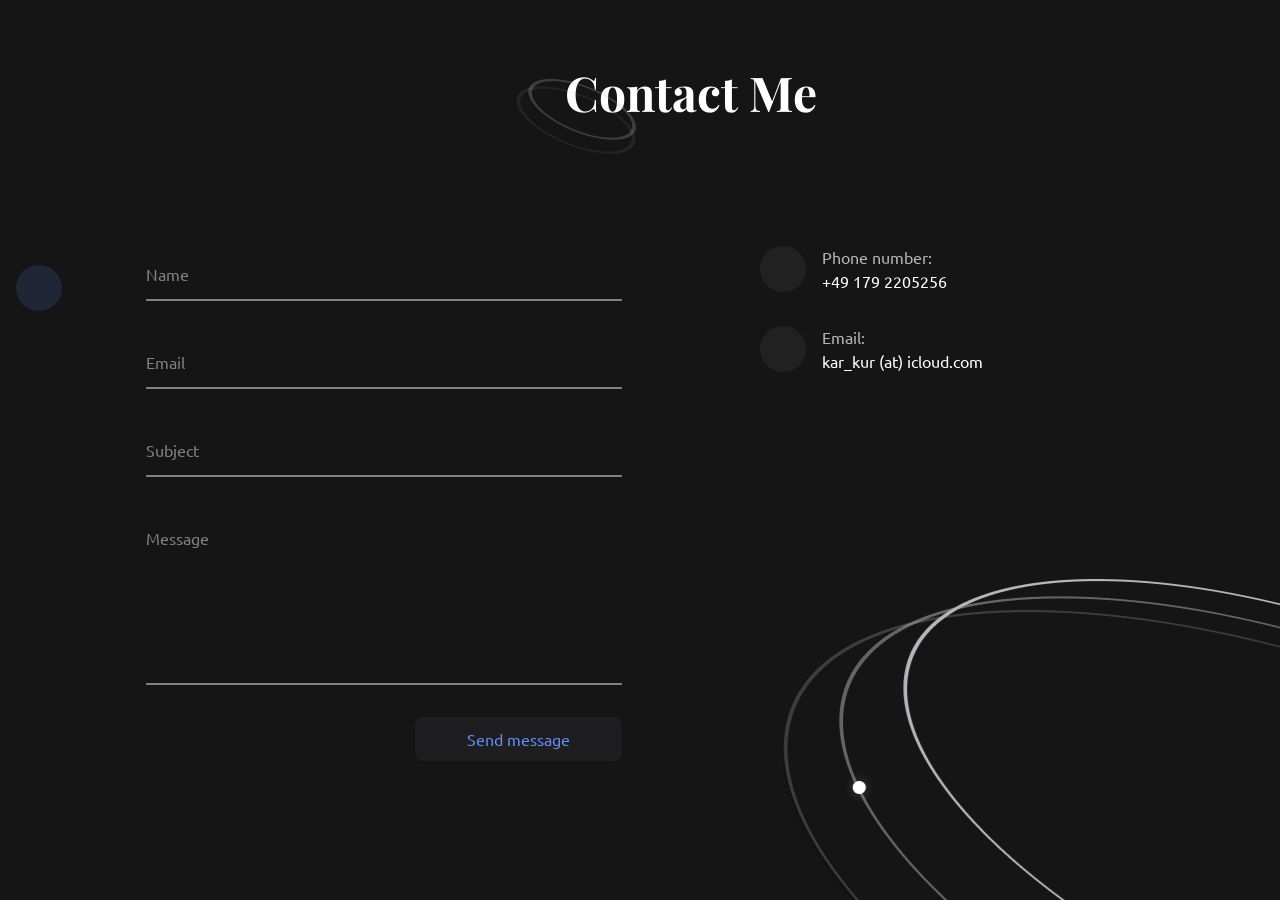
==== index.html @ 94da60f1 "Update index.html" ====
<!DOCTYPE html>
<html lang="en">

<head>
    <meta charset="UTF-8">
    <meta http-equiv="X-UA-Compatible" content="IE=edge">
    <meta name="viewport" content="width=device-width, initial-scale=1.0">
    <title>Portfolio Website</title>
    <link rel="stylesheet"
        href="https://maxst.icons8.com/vue-static/landings/line-awesome/line-awesome/1.3.0/css/line-awesome.min.css">
    <link href="https://cdn.jsdelivr.net/npm/bootstrap@5.2.0-beta1/dist/css/bootstrap.min.css" rel="stylesheet"
        integrity="sha384-0evHe/X+R7YkIZDRvuzKMRqM+OrBnVFBL6DOitfPri4tjfHxaWutUpFmBp4vmVor" crossorigin="anonymous">
    <link rel="stylesheet" href="assets/css/main.css">
</head>

<body>
    <div id="sidebar">
        <div class="toggle-sidebar">
            <i class="las la-bars"></i>
        </div>
        <nav>
            <ul>
                <li>
                    <a href="#home" class="inner-link">
                        <i class="las la-home"></i>
                        <span>Home</span>
                    </a>
                    <span>Home</span>
                </li>
                <li>
                    <a href="#about_me" class="inner-link">
                        <i class="las la-address-card"></i>
                        <span>About Me</span>
                    </a>
                    <span>About Me</span>
                </li>
                <li>
                    <a href="#my_resume" class="inner-link">
                        <i class="las la-file"></i>
                        <span>My Resume</span>
                    </a>
                    <span>My Resume</span>
                </li>
                <li>
                    <a href="#my_work" class="inner-link">
                        <i class="las la-briefcase"></i>
                        <span>My Work</span>
                    </a>
                    <span>My Work</span>
                </li>
                <li>
                    <a href="#contact_me" class="active inner-link">
                        <i class="las la-phone"></i>
                        <span>Contact Me</span>
                    </a>
                    <span>Contact Me</span>
                </li>
            </ul>
        </nav>
    </div>
    <main>
        <section id="home">
            <div class="meteor-shower"></div>
            <div class="container">
                <div class="row">
                    <div class="col-lg-6 info">
                        <h1><span>I’m</span> Karen Kuribayashi</h1>
                        <div class="field">
                            <h2></h2>
                        </div>
                        <p>
                            My key interests revolve around the user-centered developemt in the fields of Human-Computer Interaction with data visualization, and data analysis. 
                        </p>
                        <a class="btn-custom-blue" href="assets/files/cv.pdf" download>Download CV</a>
                    </div>
                    <div class="col-lg-6 image">
                        <img src="assets/images/person-home.png" alt="person home">
                    </div>
                </div>
            </div>
        </section>
        <section id="about_me">
            <div class="container">
                <div class="row hero">
                    <div class="col-xxl-6 col-lg-4 image">
                        <img src="assets/images/person-about.png" alt="person about">
                    </div>
                    <div class="col-xxl-6 col-lg-8 info">
                        <header class="has-bg">
                            <img src="assets/images/h1-bg.png" alt="h1 bg">
                            <h1>About Me</h1>
                        </header>
                        <p>
                            I have graduated from B.Sc. Computer Science with a concentration in Human-Computer Interactions and a minor in
                            Management and Society at the University of Calgary, and M.Sc. Digital Media focusing on Media Informatics at the University of Bremen.
                            <br>
                            My key interests revolve around the fields of Human-computer interaction and Data analysis, 
                            along with data visualization.
                        </p>
                        <div class="items">
                            <div class="container">
                                <div class="row">
                                    <div class="col-lg-6 ps-0">
                                        <div class="item">
                                            <span class="title">Name:</span>
                                            <span class="value">Karen Kuribayashi</span>
                                        </div>
                                        <div class="item">
                                            <span class="title">Location:</span>
                                            <span class="value">Bremen, Germany</span>
                                        </div>
                                    </div>
                                    <div class="col-lg-6 ps-0">
                                        <div class="item">
                                            <span class="title">E-mail:</span>
                                            <span class="value">kar_kur (at) icloud.com</span>
                                        </div>
                                    </div>
                                </div>
                            </div>
                        </div>
                        <div class="buttons">
                            <a href="assets/files/cv.pdf" class="btn-custom-blue" download>Download CV</a>
                            <a href="#contact_me" class="btn-custom-dark inner-link">Message me</a>
                        </div>
                    </div>
                </div>
                <div class="row languages-skills">
                    <div class="col-lg-6 languages-key-skills">
                        <div class="languages">
                            <header class="custom">
                                <h2>Languages</h2>
                            </header>
                            <ul class="items">
                                <li class="item">
                                    <div class="info">
                                        <h3>Japanese</h3>
                                        <span class="level">Native</span>
                                    </div>
                                    <div class="rate">
                                        <span class="fill"></span>
                                        <span class="fill"></span>
                                        <span class="fill"></span>
                                        <span class="fill"></span>
                                        <span class="fill"></span>
                                    </div>
                                </li>
                                <li class="item">
                                    <div class="info">
                                        <h3>English</h3>
                                        <span class="level">Business</span>
                                    </div>
                                    <div class="rate">
                                        <span class="fill"></span>
                                        <span class="fill"></span>
                                        <span class="fill"></span>
                                        <span class="fill"></span>
                                        <span class="fill"></span>
                                    </div>
                                </li>
                                <li class="item">
                                    <div class="info">
                                        <h3>German</h3>
                                        <span class="level">Basic</span>
                                    </div>
                                    <div class="rate">
                                        <span class="fill"></span>
                                        <span></span>
                                        <span></span>
                                        <span></span>
                                        <span></span>
                                    </div>
                                </li>
                            </ul>
                        </div>
                        <div class="key-skills">
                            <header class="custom">
                                <h2>Key Skills</h2>
                            </header>
                            <ul class="items">
                                <li class="item">
                                    <h3>Design thinking</h3>
                                    <div class="rate">
                                        <span class="fill"></span>
                                        <span class="fill"></span>
                                        <span class="fill"></span>
                                        <span class="fill"></span>
                                        <span class="fill"></span>
                                    </div>
                                </li>
                                <li class="item">
                                    <h3>Analytical thinking</h3>
                                    <div class="rate">
                                        <span class="fill"></span>
                                        <span class="fill"></span>
                                        <span class="fill"></span>
                                        <span class="fill"></span>
                                        <span></span>
                                    </div>
                                </li>
                                <li class="item">
                                    <h3>Wireframing and Prototyping</h3>
                                    <div class="rate">
                                        <span class="fill"></span>
                                        <span class="fill"></span>
                                        <span class="fill"></span>
                                        <span class="fill"></span>
                                        <span class="fill"></span>
                                    </div>
                                </li>
                                <li class="item">
                                    <h3>User research</h3>
                                    <div class="rate">
                                        <span class="fill"></span>
                                        <span class="fill"></span>
                                        <span class="fill"></span>
                                        <span class="fill"></span>
                                        <span class="fill"></span>
                                    </div>
                                </li>
                                <li class="item">
                                    <h3>Data analysis and management</h3>
                                    <div class="rate">
                                        <span class="fill"></span>
                                        <span class="fill"></span>
                                        <span class="fill"></span>
                                        <span class="fill"></span>
                                        <span></span>
                                    </div>
                                </li>
                                <li class="item">
                                    <h3>Adoptability</h3>
                                    <div class="rate">
                                        <span class="fill"></span>
                                        <span class="fill"></span>
                                        <span class="fill"></span>
                                        <span class="fill"></span>
                                        <span class="fill"></span>
                                    </div>
                                </li>
                                <li class="item">
                                    <h3>Team working</h3>
                                    <div class="rate">
                                        <span class="fill"></span>
                                        <span class="fill"></span>
                                        <span class="fill"></span>
                                        <span class="fill"></span>
                                        <span class="fill"></span>
                                    </div>
                                </li>
                                <li class="item">
                                    <h3>Attention to detail</h3>
                                    <div class="rate">
                                        <span class="fill"></span>
                                        <span class="fill"></span>
                                        <span class="fill"></span>
                                        <span class="fill"></span>
                                        <span class="fill"></span>
                                    </div>
                                </li>
                            </ul>
                        </div>
                    </div>
                    <div class="col-lg-6 web-skills mt-5 mt-lg-0">
                        <header class="custom">
                            <h2>My Technical Skills</h2>
                        </header>
                        <div class="container">
                            <div class="items row">
                                <div class="col-xl-4 col-sm-6 px-2">
                                    <div class="item">
                                        <img src="assets/images/web skills/R.png" alt="R">
                                        <h3>R</h3>
                                    </div>
                                    <div class="item">
                                        <img src="assets/images/web skills/python.png" alt="python">
                                        <h3>Python</h3>
                                    </div>
                                </div>
                                <div class="col-xl-4 col-sm-6 px-2">
                                    <div class="item">
                                        <img src="assets/images/web skills/figma.png" alt="figma">
                                        <h3>Figma</h3>
                                    </div>
                                </div>
                                <div class="col-xl-4 col-sm-6 px-2">
                                    <div class="item">
                                        <img src="assets/images/web skills/unreal.png" alt="unreal">
                                        <h3>Unreal Engine</h3>
                                    </div>
                                </div>
                                <div class="col-xl-4 col-sm-6 px-2">
                                    <div class="item">
                                        <img src="assets/images/web skills/html5.png" alt="html5">
                                        <h3>HTML 5</h3>
                                    </div>
                                </div>
                                <div class="col-xl-4 col-sm-6 px-2">
                                    <div class="item">
                                        <img src="assets/images/web skills/css3.png" alt="css3">
                                        <h3>CSS 3</h3>
                                    </div>
                                </div>
                                <div class="col-xl-4 col-sm-6 px-2">
                                    <div class="item">
                                        <img src="assets/images/web skills/js.png" alt="JavaScript">
                                        <h3>JavaScript</h3>
                                    </div>
                                </div>
                                <div class="col-xl-4 col-sm-6 px-2">
                                    <div class="item">
                                        <img src="assets/images/web skills/blender.png" alt="Blender">
                                        <h3>Blender</h3>
                                    </div>
                                </div>
                                <div class="col-xl-4 col-sm-6 px-2">
                                    <div class="item">
                                        <img src="assets/images/web skills/adobe.png" alt="Adobe">
                                        <h3>Adobe Creative</h3>
                                    </div>
                                </div>
                                <div class="col-xl-4 col-sm-6 px-2">
                                    <div class="item">
                                        <img src="assets/images/web skills/swift.png" alt="Swift">
                                        <h3>Swift</h3>
                                    </div>
                                </div>
                            </div>
                        </div>
                    </div>
                </div>
                <div class="certificates">
                    <header class="custom">
                        <h2>My Certifications</h2>
                    </header>
                    <div class="items row justify-content-center">
                        <div class="col-md-6 col-lg-4 mb-4 mb-lg-0 item">
                            <img src="assets/images/certifications/0.png" alt="certification">
                        </div>
                        <div class="col-md-6 col-lg-4 mb-4 mb-lg-0 item">
                            <img src="assets/images/certifications/1.png" alt="certification">
                        </div>
                        <div class="col-md-6 col-lg-4 mb-4 mb-lg-0 item">
                            <img src="assets/images/certifications/2.png" alt="certification">
                        </div>
                        <div class="col-md-6 col-lg-4 mb-4 mb-lg-0 item">
                            <img src="assets/images/certifications/3.png" alt="certification">
                        </div>
                    </div>
                </div>
            </div>
        </section>
        <section id="my_resume">
            <div class="text-center">
                <header class="has-bg">
                    <img src="assets/images/h1-bg.png" alt="h1 bg">
                    <h1>My Resume</h1>
                </header>
            </div>
            <div class="container">
                <div class="row">
                    <div class="col-xl-6 education">
                        <header class="custom">
                            <h2>Education</h2>
                        </header>
                        <div class="items">
                            <div class="item last">
                                <div class="icon">
                                    <i class="las la-university"></i>
                                </div>
                                <div class="box">
                                    <span class="year">2021 - 2024</span>
                                    <h2 class="title">M.Sc. Digital Media</h2>
                                    <p>University of Bremen, Germany
                                        <br>
                                        <br>
                                        Successfully completed courses including UI/UX, VR, a master project Creabots to
                                        research about the use of virtual environments to study and learn about affordances through the use of reinforcement learning and a master thesis under DLR about storytelling visualization for an application development for vehicle technology with Oracle database.
                                    </p>
                                </div>
                            </div>
                            <div class="item">
                                <div class="icon">
                                    <i class="las la-university"></i>
                                </div>
                                <div class="box">
                                    <span class="year">2016 - 2021</span>
                                    <h2 class="title">B.Sc. Computer Science</h2>
                                    <p>University of Calgary, Canada
                                        <br>
                                        <br>
                                        Majored in Computer Science with a concentration in Human-Computer Interaction and minored in
                                        Management and Society.
                                        <br>
                                        Awarded the IDEAS Fund from the Faculty of Science, University of Calgary.
                                    </p>
                                </div>
                            </div>
                            <div class="item">
                                <div class="icon">
                                    <i class="las la-university"></i>
                                </div>
                                <div class="box">
                                    <span class="year">2013 - 2016</span>
                                    <h2 class="title">High School</h2>
                                    <p>Yale Secondary, Canada</p>
                                </div>
                            </div>
                            <div class="item">
                                <div class="icon">
                                    <i class="las la-university"></i>
                                </div>
                                <div class="box">
                                    <span class="year">2011 - 2013</span>
                                    <h2 class="title">Junior High School</h2>
                                    <p>Shonan Shirayuri Gakuen Junior High School, Japan</p>
                                </div>
                            </div>
                        </div>
                    </div>
                    <div class="col-xl-6 experience">
                        <header class="custom">
                            <h2>Experience</h2>
                        </header>
                        <div class="items">
                            <div class="item last">
                                <div class="icon">
                                    <i class="las la-briefcase"></i>
                                </div>
                                <div class="box">
                                    <span class="year">2024 - current</span>
                                    <h2 class="title">Data Scientist</h2>
                                    <p> Center for Advanced Internet Studies, Germany
                                        <br>
                                        <br>
                                        Implemented a research study to explore citizen acceptance of smart city initiatives, funded by Volkswagen Foundation. Managed the entire data lifecycle for qualitative and quantitaitve analysis.
                                        Conducted in-depth analysis using thematic coding and statical methods with MAXQDA and R.
                                    </p>   
                                </div>
                            </div>
                            <div class="item">
                                <div class="icon">
                                    <i class="las la-briefcase"></i>
                                </div>
                                <div class="box">
                                    <span class="year">2022 - 2024</span>
                                    <h2 class="title">Student Assistant</h2>
                                    <p>The SOCIUM Research Center on Inequality and Social Policy, Germany
                                        <br>
                                        <br>
                                        Researched and developed a web application for the public to use and compare published literature with a
                                        method to compare casual logic across models in Flask.
                                    </p>
                                </div>
                            </div>
                            <div class="item">
                                <div class="icon">
                                    <i class="las la-briefcase"></i>
                                </div>
                                <div class="box">
                                    <span class="year">2023 - 2024</span>
                                    <h2 class="title">Student Assistant</h2>
                                    <p> DLR (The German Aerospace Center, Germany)
                                        <br>
                                        <br>
                                        Research and develop an Oracle APEX application of an interactive technology forecasting tool for vehicle technology as a part of a Master thesis.
                                        Research on a situation of light weight vehicles in Germany and Japan.
                                    </p>
                                </div>
                            </div>
                            <div class="item">
                                <div class="icon">
                                    <i class="las la-briefcase"></i>
                                </div>
                                <div class="box">
                                    <span class="year">2019 - 2020</span>
                                    <h2 class="title">iOS Developer for a Project CO-OP Scanner</h2>
                                    <p> The University of Calgary, MNP, and Calgary CO-OP, Canada
                                        <br>
                                        <br>
                                        Designed and developed a scanner application that improves business performance and client satisfaction of
                                        a grocery store chain.
                                        Succeeded in pitching project to Calgary CO-OP, and got sponsored to complete work in
                                        partnership with MNP.
                                    </p>
                                </div>
                            </div>
                            <div class="item">
                                <div class="icon">
                                    <i class="las la-briefcase"></i>
                                </div>
                                <div class="box">
                                    <span class="year">2018 - 2019</span>
                                    <h2 class="title">Volunteer Teacher Assistant</h2>
                                    <p>The University of Calgary, Canada
                                        <br>
                                        <br>
                                        Assisted professors in creating engaging lesson plans and provided a well-organized classroom structure for 3
                                        Japanese courses. Supported the professors by grading assignments and oral examinations.
                                    </p>
                                </div>
                            </div>
                        </div>
                    </div>
                </div>
            </div>
        </section>
        <section id="my_work">
            <div class="text-center">
                <header class="has-bg">
                    <img src="assets/images/h1-bg.png" alt="h1 bg">
                    <h1>My Work</h1>
                </header>
            </div>
            <div class="filters">
                <button data-group="all" class="active">
                    <h4>All</h4>
                </button>
                <button data-group="Developing">
                    <h4>Developing</h4>
                </button>
                <button data-group="Prototyping">
                    <h4>Prototyping</h4>
                </button>
                <button data-group="Other">
                    <h4>Other</h4>
                </button>
            </div>
            <div class="container">
                <div class="row work-items">
                    <div class="col-sm-6 col-lg-4 item" data-groups='["Developing"]'>
                        <div 
                            class="wrap"
                            data-image="assets/images/works/0.mp4"
                            data-title="Master Project: Storytelling Storytelling Data Visualisation for Technology Forecasting: Developing an Efficient Technology Roadmap Application with Database Integration  "
                            data-description="I researched the effective use of transition in Scientific visualization especially with relationships among vehicle technologies to explore the usability of data 
                            visuzliation by shifting to dynamic and to address challenges in data preparation for storytelling for users from academics, industries, and state agencies."
                            data-client="University of Bremen, DLR"
                            data-completed="March, 2024"
                            data-skills="Prototyping, UX Research, APEX, SQL, Adobe Creative"
                            data-project-link="assets/images/works/0.mov">
                            <img src="assets/images/works/0.png" alt="work">
                        </div>
                    </div>
                    <div class="col-sm-6 col-lg-4 item" data-groups='["Developing"]'>
                        <div 
                            class="wrap"
                            data-image="assets/images/works/2.mp4"
                            data-title="iOS app: CO-OP Scanner"
                            data-description="I designed and developed a scanner application that improves business performance and client satisfaction of a grocery store chain. We succeeded in pitching project to Calgary CO-OP, and got sponsored to complete work in partnership with MNP."
                            data-client="University of Calgary, Calgary CO-OP, MNP"
                            data-completed="October 1st, 2021"
                            data-skills="Prototyping, UX Research, Developing in Swift"
                            data-project-link="assets/images/works/2.pdf"
                        >
                            <img src="assets/images/works/2.png" alt="work">
                        </div>
                    </div>
                    <div class="col-sm-6 col-lg-4 item" data-groups='["Developing"]'>
                        <div 
                            class="wrap"
                            data-image="assets/images/works/9.png"
                            data-title="Bibfilter"
                            data-description="I designed and developed a web application for the public to use and compare published literature with a method to compare casual logic across models in Flask."
                            data-completed="May 2024"
                            data-client="SOCIUM"
                            data-skills="HTML, CSS, Python, JavaScript, Flask, Adobe Creative"
                            data-project-link="https://sites.google.com/view/sppn/bibliography"
                        >
                            <img src="assets/images/works/9.png" alt="work">
                        </div>
                    </div>
                    <div class="col-sm-6 col-lg-4 item" data-groups='["Prototyping"]'>
                        <div 
                            class="wrap"
                            data-image="assets/images/works/22.mp4"
                            data-title="A food delivery app"
                            data-description="I designed and prototyped with figma for showing an example of how a food delivery app platform can look like."
                            data-skills="Figma"
                            data-project-link="https://www.figma.com/design/Da9WdH4N3oVvidHmgzK5gR/foodie-app?node-id=0-1&t=1PwN8nbLrU79TaL8-1"
                        >
                            <img src="assets/images/works/22.png" alt="work">
                        </div>
                    </div>
                    <div class="col-sm-6 col-lg-4 item" data-groups='["Developing"]'>
                        <div 
                            class="wrap"
                            data-image="assets/images/works/1.mp4"
                            data-title="Master Project: Creabots"
                            data-description="We researched about the use of virtual environments (VR and OptiTrack) to study and learn about affordances through the use of reinforcement learning."
                            data-client="University of Bremen, Virtual Reality and Computer Graphics Lab"
                            data-completed="April 21st, 2023"
                            data-skills="Virtual Reality, Motion Tracking (OptiTrack), 3D modelling"
                            data-project-link="assets/images/works/1.pdf">
                            <img src="assets/images/works/1.png" alt="work">
                        </div>
                    </div>
                    <div class="col-sm-6 col-lg-4 item" data-groups='["Prototyping"]'>
                        <div 
                            class="wrap"
                            data-image="assets/images/works/20.png"
                            data-title="A tourism website"
                            data-description="I designed with figma for showing an example of how a tourism web platform can look like."
                            data-skills="Figma"
                            data-project-link="https://www.figma.com/proto/oGqt3e5Gsm7ayTVdEfO40A/travel-website?node-id=1-28&t=uJejNhqZxm1y8ZmY-1"
                        >
                            <img src="assets/images/works/20_1.png" alt="work">
                        </div>
                    </div>
                    <div class="col-sm-6 col-lg-4 item" data-groups='["Prototyping"]'>
                        <div 
                            class="wrap"
                            data-image="assets/images/works/23.mp4"
                            data-title="A shoes shopping website"
                            data-description="I designed with figma for showing an animation on a sample nike website."
                            data-skills="Figma"
                            data-project-link="https://www.figma.com/design/fFED8espv2MeKIsgM30nYr/shoes?node-id=0-1&t=Rg8aGIn2v3oFANmH-1"
                        >
                            <img src="assets/images/works/23.png" alt="work">
                        </div>
                    </div>
                    <div class="col-sm-6 col-lg-4 item" data-groups='["Prototyping"]'>
                        <div 
                            class="wrap"
                            data-image="assets/images/works/21.png"
                            data-title="A car front page"
                            data-description="I designed with figma for showing an example of how a front page of web platform's first page can look like."
                            data-skills="Figma"
                            data-project-link="https://www.figma.com/design/Zo7dNKDXfPD2GR5QMArILa/car?node-id=0-1&t=GVrQhw6OJgeSMwTf-1"
                        >
                            <img src="assets/images/works/21.png" alt="work">
                        </div>
                    </div>                    
                    <div class="col-sm-6 col-lg-4 item" data-groups='["Developing"]'>
                        <div 
                            class="wrap"
                            data-image="assets/images/works/3.mp4"
                            data-title="Brick Out"
                            data-description="I developed a game with Processing. This game is to destroy the bricks by hitting them with the ball. The user must keep the ball in play by moving the paddle with your mouse."
                            data-client="University of Bremen"
                            data-completed="January, 2022"
                            data-skills="Processing"
                            data-project-link="#"
                        >
                            <img src="assets/images/works/3.png" alt="work">
                        </div>
                    </div>
                    <div class="col-sm-6 col-lg-4 item" data-groups='["Developing"]'>
                        <div 
                            class="wrap"
                            data-image="assets/images/works/4.mp4"
                            data-title="Space Travel"
                            data-description="The game is to move a shuttle with a mouse, without getting hit by shooting starts or aliens."
                            data-client="University of Bremen"
                            data-completed="January, 2022"
                            data-skills="Processing"
                            data-project-link="#"
                        >
                            <img src="assets/images/works/4.png" alt="work">
                        </div>
                    </div>
                    <div class="col-sm-6 col-lg-4 item" data-groups='["Developing"]'>
                        <div 
                            class="wrap"
                            data-image="assets/images/works/5.mp4"
                            data-title="AR Interactive Cards"
                            data-description="A Christmas card and a Birthday card that users can have a unique AR experience by interacting with 3D objects, watching video messages and listening to music through AR"
                            data-client="University of Calgary"
                            data-completed="May, 2021"
                            data-skills="A-frame, javascript, HTML, CSS"
                            data-project-link="assets/images/works/5.pdf"
                        >
                            <img src="assets/images/works/5.png" alt="work">
                        </div>
                    </div>
                    <div class="col-sm-6 col-lg-4 item" data-groups='["Developing","Prototyping"]'>
                        <div 
                            class="wrap"
                            data-image="assets/images/works/6.mp4"
                            data-title="The Screaming Jacket"
                            data-description="We implemented a jacket that plays a screaming noise from a speaker that is under the collar whenever someone grabs arm by triggering the touch sensors. If that person does not let you go for some reason, the screaming jacket will send a message automatically to someone, such as family members and best friends"
                            data-client="University of Calgary"
                            data-completed="March, 2020"
                            data-skills="Arduino, Prototyping"
                            data-project-link="https://karenpin0419.wixsite.com/mysite/project-2"
                        >
                            <img src="assets/images/works/6.png" alt="work">
                        </div>
                    </div>
                    <div class="col-sm-6 col-lg-4 item" data-groups='["Prototyping"]'>
                        <div 
                            class="wrap"
                            data-image="assets/images/works/7.mp4"
                            data-title="The Spelling Checker"
                            data-description="It is a prototype of a creative way to improve users' typing skills. The focus on this project was being creative."
                            data-client="University of Bremen"
                            data-completed="July, 2022"
                            data-skills="Figma"
                            data-project-link="assets/images/works/7.mp4"
                        >
                            <img src="assets/images/works/7.png" alt="work">
                        </div>
                    </div>
                    <div class="col-sm-6 col-lg-4 item" data-groups='["Other"]'>
                        <div 
                            class="wrap"
                            data-image="assets/images/works/8_1.png"
                            data-title="City Campus at the Weser"
                            data-description="I created 3D models and physical models of a building plan for the city campus of the University of Bremen. We holded an exhibition and invited the Green Party."
                            data-completed="March, 2022"
                            data-client="University of Bremen"
                            data-skills="Blender, Laser cutter, 3D printing"
                            data-project-link="assets/images/works/8.pdf"
                        >
                            <img src="assets/images/works/8.png" alt="work">
                        </div>
                    </div>
                    <div class="col-sm-6 col-lg-4 item" data-groups='["Developing"]'>
                        <div 
                            class="wrap"
                            data-image="assets/images/works/10.mp4"
                            data-title="The Gudetama Button"
                            data-description="The animation is to present the characteristics of Gudetama through interactive animation. It was focus on the process of sketching to implementation"
                            data-client="University of Calgary"
                            data-completed="February, 2020"
                            data-skills="C#, Prototyping"
                            data-project-link="https://karenpin0419.wixsite.com/mysite/project-0"
                        >
                            <img src="assets/images/works/10.png" alt="work">
                        </div>
                    </div>
                    <div class="col-sm-6 col-lg-4 item" data-groups='["Prototyping"]'>
                        <div 
                            class="wrap"
                            data-image="assets/images/works/11.mp4"
                            data-title="Message in a Bottle"
                            data-description="The prototype is to explore a new way to connect over a distance without worrying about the time. It was focused on the process of sketching to some animation of the interface
                            while focusing on persona of users"
                            data-client="University of Calgary"
                            data-completed="April, 2020"
                            data-skills="Kotlin, Prototyping"
                            data-project-link="https://karenpin0419.wixsite.com/mysite/project-3"
                        >
                            <img src="assets/images/works/11.png" alt="work">
                        </div>
                    </div>
            <div class="col-sm-6 col-lg-4 item" data-groups='["Prototyping"]'>
                <div 
                    class="wrap"
                    data-image="assets/images/works/12.mp4"
                    data-title="Shake to Unlock"
                    data-description="The prototype is to explore a new way to unlock a phone with a sensor input. It was focused on designing mockups of unlocking features in a creative way. "
                    data-client="University of Calgary"
                    data-completed="February, 2020"
                    data-skills="Kotlin"
                    data-project-link="https://karenpin0419.wixsite.com/mysite/project-1"
                >
                    <img src="assets/images/works/12.png" alt="work">
                </div>
            </div>
            <div class="col-sm-6 col-lg-4 item" data-groups='["Prototyping"]'>
                <div 
                    class="wrap"
                    data-image="assets/images/works/13.mp4"
                    data-title="Water to Unlock"
                    data-description="The prototype is to explore a new way to unlock a phone with a multi-touch input. It was focused on designing mockups of unlocking features in a creative way."
                    data-client="University of Calgary"
                    data-completed="February, 2020"
                    data-skills="Kotlin"
                    data-project-link="https://karenpin0419.wixsite.com/mysite/project-1"
                >
                    <img src="assets/images/works/13.png" alt="work">
                </div>
            </div>
            <div class="col-sm-6 col-lg-4 item" data-groups='["Prototyping"]'>
                <div 
                    class="wrap"
                    data-image="assets/images/works/14.mp4"
                    data-title="Time Zone Status"
                    data-description="The prototype is to explore a new feature for connecting people in different time zones."
                    data-client="University of Bremen"
                    data-completed="May, 2022"
                    data-skills="Figma"
                    data-project-link="assets/images/works/14.mp4"
                >
                    <img src="assets/images/works/14.png" alt="work">
                </div>
            </div>
            <div class="col-sm-6 col-lg-4 item" data-groups='["Developing"]'>
                <div 
                    class="wrap"
                    data-image="assets/images/works/15.mp4"
                    data-title="Jim's Purgatory"
                    data-description="The game is to keep eating flies as a frog in the hell without falling into the lava."
                    data-client="University of Calgary"
                    data-completed="March, 2020"
                    data-skills="VIC-20, Assembly"
                    data-project-link="assets/images/works/15.mp4"
                >
                    <img src="assets/images/works/15.png" alt="work">
                </div>
            </div>
            <div class="col-sm-6 col-lg-4 item" data-groups='["Prototyping"]'>
                <div 
                    class="wrap"
                    data-image="assets/images/works/16.png"
                    data-title="U-Collaborator"
                    data-description="The prototype is explore for an interface to schedule for group collaborations based on user researches."
                    data-client="University of Calgary"
                    data-completed="December, 2019"
                    data-skills="Adobe XD, user research"
                    data-project-link="https://cpsc481-hci.github.io/"
                >
                    <img src="assets/images/works/16.png" alt="work">
                </div>
            </div>
            <div class="col-sm-6 col-lg-4 item" data-groups='["Other"]'>
                <div 
                    class="wrap"
                    data-image="assets/images/works/17.png"
                    data-title="The Famous Donut"
                    data-description="The 3D model of a doughnut."
                    data-client="Individual Project"
                    data-completed="January, 2021"
                    data-skills="Blender"
                    data-project-link="#"
                >
                    <img src="assets/images/works/17.png" alt="work">
                </div>
            </div>
            <div class="col-sm-6 col-lg-4 item" data-groups='["Other"]'>
                <div 
                    class="wrap"
                    data-image="assets/images/works/18.png"
                    data-title="My name"
                    data-description="The 3D model of my name."
                    data-client="Individual Project"
                    data-completed="March, 2021"
                    data-skills="Blender, Canva"
                    data-project-link="#"
                >
                    <img src="assets/images/works/18.png" alt="work">
                </div>
            </div>
            <div class="col-sm-6 col-lg-4 item" data-groups='["Other"]'>
                <div 
                    class="wrap"
                    data-image="assets/images/works/19.png"
                    data-title="The fig"
                    data-description="Candle making is one of my hobbies. I created this from scratch only by hands."
                    data-client="Individual Project"
                    data-completed="July, 2021"
                    data-skills="Candle making"
                    data-project-link="#"
                >
                    <img src="assets/images/works/19.png" alt="work">
                </div>
            </div>
        </div>
    </div>
        </section>
        <section id="contact_me" class="active">
            <div class="text-center">
                <header class="has-bg">
                    <img src="assets/images/h1-bg.png" alt="h1 bg">
                    <h1>Contact Me</h1>
                </header>
            </div>
            <div class="container">
                <div class="row">
                    <div class="col-lg-6 form">
                        <form  action="https://formspree.io/f/xeqwnjle"
                        method="POST">
                            <div class="form-item">
                                <label>Name</label>
                                <input type="text" name="name">
                            </div>
                            <div class="form-item">
                                <label>Email</label>
                                <input type="email" name="email">
                            </div>
                            <div class="form-item">
                                <label>Subject</label>
                                <input type="text" name="subject">
                            </div>
                            <div class="form-item">
                                <label>Message</label>
                                <textarea name="message"></textarea>
                            </div>
                            <div class="text-end">
                                <button type="submit" class="btn-custom-dark">Send message</button>
                            </div>
                        </form>
                    </div>
                    <div class="col-lg-6 info">
                        <div class="item">
                            <i class="las la-phone"></i>
                            <div class="text">
                                <span class="title">Phone number:</span>
                                <a href="tel:+49 179 2205256">+49 179 2205256</a>
                            </div>
                        </div>
                        <div class="item">
                            <i class="las la-envelope"></i>
                            <div class="text">
                                <span class="title">Email:</span>
                                <a href="mailto:kar_kur@icloud.com">kar_kur (at) icloud.com</a>
                            </div>
                        </div>
                    </div>
                </div>
            </div>
        </section>
    </main>

    <div class="modal fade" id="workModal" tabindex="-1">
        <div class="modal-dialog modal-dialog-centered">
            <div class="modal-content">
                <div class="modal-body">
                    <button type="button" class="modal-close-button" data-bs-dismiss="modal" aria-label="Close">
                        <i class="las la-times"></i>
                    </button>
                    <img src="" alt="work">
                    <div class="container-fluid">
                        <div class="row">
                            <div class="col-lg-7 left">
                                <h2 class="title"></h2>
                                <p class="description"></p>
                            </div>
                            <div class="col-lg-5 right">
                                <div class="client mb-3">
                                    <i class="las la-user-alt"></i>
                                    <span class="title">Location:</span>
                                    <span class="value"></span>
                                </div>
                                <div class="completed mb-3">
                                    <i class="lar la-calendar-check"></i>
                                    <span class="title">Completed:</span>
                                    <span class="value"></span>
                                </div>
                                <div class="skills">
                                    <i class="las la-flask"></i>
                                    <span class="title">Skills:</span>
                                    <span class="value"></span>
                                </div>
                                <div class="project-link">
                                    <i class="las la-link"></i>
                                    <a href="">Project details</a>
                                </div>
                            </div>
                        </div>
                    </div>
                </div>
            </div>
        </div>
    </div>

    <script src="https://cdn.jsdelivr.net/npm/bootstrap@5.2.0-beta1/dist/js/bootstrap.bundle.min.js"
        integrity="sha384-pprn3073KE6tl6bjs2QrFaJGz5/SUsLqktiwsUTF55Jfv3qYSDhgCecCxMW52nD2"
        crossorigin="anonymous"></script>
    <script src="https://cdn.jsdelivr.net/npm/typed.js@2.0.12"></script>
    <script src="https://cdnjs.cloudflare.com/ajax/libs/Shuffle/6.0.0/shuffle.min.js"
        integrity="sha512-fN+YeX/572qBnWu5Axj90DDyKjSNUfvR+8OaFkz27xnr+QE50vZHefJ+bplRrM284a8cJgMLxEipmKshf8vrug=="
        crossorigin="anonymous" referrerpolicy="no-referrer"></script>
    <script src="assets/js/script.js"></script>
</body>

</html>
---- assets/css/main.css ----
@import url("https://fonts.googleapis.com/css2?family=Playfair+Display:ital,wght@0,400;0,500;0,600;0,700;0,800;0,900;1,400;1,500;1,600;1,700;1,800;1,900&display=swap");
@import url("https://fonts.googleapis.com/css2?family=Ubuntu:ital,wght@0,300;0,400;0,500;0,700;1,300;1,400;1,500;1,700&display=swap");
* {
  margin: 0;
  padding: 0;
  box-sizing: border-box;
}

ul {
  margin: 0;
  padding: 0;
  list-style: none;
}

h1, h2, h3, h4, h5, h6, p {
  margin: 0;
  padding: 0;
}

h1, h2, h4, h5, h6 {
  font-family: "Playfair Display", serif;
}

h1 {
  font-size: 48px;
  font-weight: 700;
}

h2 {
  font-size: 24px;
  font-weight: 700;
}

h3 {
  font-family: "Ubuntu", sans-serif;
  font-size: 18px;
  font-weight: 400;
}

h4 {
  font-size: 20px;
  font-weight: 700;
}

p {
  line-height: 175%;
}

body {
  background: #151516;
  font-family: "Ubuntu", sans-serif;
}

* {
  color: #fff;
}

main {
  padding-left: 102px;
}
main > section {
  display: none;
  padding-right: 32px;
  padding-left: 32px;
}
main > section:not(#home) {
  padding-top: 64px;
}
main > section.active {
  display: block;
}
main > section header.has-bg {
  position: relative;
  display: inline-flex;
}
main > section header.has-bg img {
  position: absolute;
  top: 15px;
  left: -72px;
}
main > section header.custom {
  position: relative;
  text-align: center;
  margin-bottom: 42px;
}
main > section header.custom:before {
  content: "";
  position: absolute;
  width: 100%;
  height: 2px;
  background: #1E1E20;
  left: 0;
  top: 50%;
  transform: translateY(-50%);
  z-index: -1;
}
main > section header.custom h2 {
  display: inline-block;
  padding: 0 24px;
  background: #151516;
}

.btn-custom-blue, .btn-custom-dark {
  display: inline-block;
  position: relative;
  background: #262F48;
  padding: 10px 52px;
  text-decoration: none;
  color: #658DF2;
  border-radius: 8px;
  z-index: 1;
  overflow: hidden;
  border: none;
  transition: all 0.3s;
}
.btn-custom-blue:before, .btn-custom-dark:before {
  content: "";
  position: absolute;
  width: 100px;
  height: 100px;
  background: #658DF2;
  opacity: 0.3;
  border-radius: 50%;
  top: 50%;
  left: 50%;
  transform: translate(-50%, -50%) scale(0);
  z-index: -1;
  transition: all 0.3s;
}
.btn-custom-blue:hover, .btn-custom-dark:hover {
  color: #fff;
}
.btn-custom-blue:hover:before, .btn-custom-dark:hover:before {
  transform: translate(-50%, -50%) scale(3);
}

.btn-custom-dark {
  background: #1E1E20;
}

#sidebar {
  position: fixed;
  height: 100vh;
  padding-right: 39px;
  padding-left: 39px;
  display: flex;
  flex-direction: column;
  z-index: 10;
}
#sidebar.blur {
  filter: blur(2px);
}
#sidebar .toggle-sidebar {
  position: absolute;
  font-size: 30px;
  width: 45px;
  height: 45px;
  background: black;
  display: none;
  justify-content: center;
  align-items: center;
  right: -45px;
}
#sidebar .logo {
  height: 20%;
  padding-top: 62px;
  text-align: center;
}
#sidebar nav {
  height: 60%;
  display: flex;
  align-items: center;
  justify-content: center;
}
#sidebar nav ul {
  list-style: none;
  margin: 0;
  padding: 0;
}
#sidebar nav ul li {
  position: relative;
  margin-bottom: 35px;
}
#sidebar nav ul li a {
  position: relative;
}
#sidebar nav ul li a:hover i {
  color: #fff;
}
#sidebar nav ul li a:hover + span {
  opacity: 1;
  left: 30px;
}
#sidebar nav ul li a:before {
  content: "";
  position: absolute;
  width: 46px;
  height: 46px;
  border-radius: 50%;
  background: #658DF2;
  opacity: 0;
  top: 50%;
  left: 50%;
  transform: translate(-50%, -50%) scale(0);
  transition: all 0.3s;
}
#sidebar nav ul li a.active:before {
  opacity: 0.15;
  transform: translate(-50%, -50%) scale(1);
}
#sidebar nav ul li a.active i {
  color: #658DF2;
}
#sidebar nav ul li a span {
  display: none;
}
#sidebar nav ul li a i {
  font-size: 18px;
  color: #B6B7BA;
  transition: all 0.3s;
}
#sidebar nav ul li > span {
  position: absolute;
  white-space: nowrap;
  top: -8px;
  left: 20px;
  padding: 7px 13px;
  background: rgba(30, 30, 32, 0.75);
  border-radius: 6px;
  opacity: 0;
  transition: all 0.3s;
}
#sidebar .toggle-mode {
  height: 20%;
  display: flex;
  align-items: flex-end;
  padding-bottom: 62px;
}
#sidebar .toggle-mode .outer {
  width: 24px;
  height: 35px;
  background: #1E1E20;
  border-radius: 24px;
}
#sidebar .toggle-mode .outer .inner {
  position: relative;
  width: 14px;
  height: 14px;
  background: #658DF2;
  border-radius: 50%;
  margin-right: auto;
  margin-left: auto;
  margin-top: 16px;
}
#sidebar .toggle-mode .outer .inner:before {
  position: absolute;
  content: "";
  width: 14px;
  height: 14px;
  background: #1E1E20;
  top: -4px;
  left: 3px;
  border-radius: 50%;
}

#home {
  background-image: url("../images/bg-shape.png");
  background-repeat: no-repeat;
  background-position: 40vw -24px;
}
#home .info {
  padding-top: 281px;
}
#home .info img.person-circle {
  margin-bottom: 24px;
}
#home .info h1 {
  margin-bottom: 24px;
}
#home .info h1 span {
  color: #B6B7BA;
}
#home .info .field {
  display: flex;
  align-items: center;
  margin-bottom: 16px;
}
#home .info .field h2 {
  color: #B6B7BA;
  margin: 0;
}
#home .info .field span {
  font-size: 21px;
  margin-left: 2px;
}
#home .info p {
  max-width: 430px;
  margin-bottom: 74px;
}
#home .info .socials {
  margin-top: 191px;
}
#home .info .socials ul {
  display: flex;
  flex-wrap: wrap;
  list-style: none;
  margin: 0;
  padding: 0;
}
#home .info .socials ul li {
  margin-right: 8px;
}
#home .info .socials ul li a {
  display: flex;
  align-items: center;
  text-decoration: none;
  padding: 9px 11px;
  transition: all 0.3s;
}
#home .info .socials ul li a:hover {
  background: #1E1E20;
  border-radius: 6px;
}
#home .info .socials ul li a:hover span,
#home .info .socials ul li a:hover i {
  color: #fff;
}
#home .info .socials ul li a i {
  font-size: 18px;
  margin-right: 8px;
  color: #B6B7BA;
  transition: all 0.3s;
}
#home .info .socials ul li a span {
  color: #808185;
  transition: all 0.3s;
}
#home .image {
  height: 100vh;
  display: flex;
  align-items: center;
  justify-content: flex-end;
}
#home .image img {
  border-radius: 8px;
  max-width: 100%;
  transition: all 0.3s;
}
#home .image img:hover {
  filter: saturate(200%) sepia(1);
}
#home .meteor-shower {
  position: absolute;
  width: 100%;
  height: 100vh;
  right: 0;
  top: 0;
  overflow: hidden;
  z-index: -1;
}
#home .meteor-shower .meteor:nth-child(1) {
  position: absolute;
  background-image: url("../images/meteor.png");
  width: 60px;
  height: 49px;
  opacity: 0;
  top: 27vh;
  left: 40vw;
  animation: meteor 7551ms linear infinite;
  animation-delay: 683ms;
}
#home .meteor-shower .meteor:nth-child(2) {
  position: absolute;
  background-image: url("../images/meteor.png");
  width: 60px;
  height: 49px;
  opacity: 0;
  top: 1vh;
  left: 64vw;
  animation: meteor 3020ms linear infinite;
  animation-delay: 3069ms;
}
#home .meteor-shower .meteor:nth-child(3) {
  position: absolute;
  background-image: url("../images/meteor.png");
  width: 60px;
  height: 49px;
  opacity: 0;
  top: 74vh;
  left: 20vw;
  animation: meteor 7850ms linear infinite;
  animation-delay: 2280ms;
}
#home .meteor-shower .meteor:nth-child(4) {
  position: absolute;
  background-image: url("../images/meteor.png");
  width: 60px;
  height: 49px;
  opacity: 0;
  top: 3vh;
  left: 61vw;
  animation: meteor 6930ms linear infinite;
  animation-delay: 726ms;
}
#home .meteor-shower .meteor:nth-child(5) {
  position: absolute;
  background-image: url("../images/meteor.png");
  width: 60px;
  height: 49px;
  opacity: 0;
  top: 10vh;
  left: 80vw;
  animation: meteor 6809ms linear infinite;
  animation-delay: 3119ms;
}
#home .meteor-shower .meteor:nth-child(6) {
  position: absolute;
  background-image: url("../images/meteor.png");
  width: 60px;
  height: 49px;
  opacity: 0;
  top: 54vh;
  left: 33vw;
  animation: meteor 6200ms linear infinite;
  animation-delay: 4360ms;
}
#home .meteor-shower .meteor:nth-child(7) {
  position: absolute;
  background-image: url("../images/meteor.png");
  width: 60px;
  height: 49px;
  opacity: 0;
  top: 76vh;
  left: 34vw;
  animation: meteor 5883ms linear infinite;
  animation-delay: 666ms;
}
#home .meteor-shower .meteor:nth-child(8) {
  position: absolute;
  background-image: url("../images/meteor.png");
  width: 60px;
  height: 49px;
  opacity: 0;
  top: 24vh;
  left: 13vw;
  animation: meteor 3724ms linear infinite;
  animation-delay: 1751ms;
}
#home .meteor-shower .meteor:nth-child(9) {
  position: absolute;
  background-image: url("../images/meteor.png");
  width: 60px;
  height: 49px;
  opacity: 0;
  top: 45vh;
  left: 7vw;
  animation: meteor 3106ms linear infinite;
  animation-delay: 4761ms;
}
#home .meteor-shower .meteor:nth-child(10) {
  position: absolute;
  background-image: url("../images/meteor.png");
  width: 60px;
  height: 49px;
  opacity: 0;
  top: 30vh;
  left: 65vw;
  animation: meteor 6088ms linear infinite;
  animation-delay: 1135ms;
}
#home .meteor-shower .meteor:nth-child(11) {
  position: absolute;
  background-image: url("../images/meteor.png");
  width: 60px;
  height: 49px;
  opacity: 0;
  top: 58vh;
  left: 36vw;
  animation: meteor 4381ms linear infinite;
  animation-delay: 427ms;
}
#home .meteor-shower .meteor:nth-child(12) {
  position: absolute;
  background-image: url("../images/meteor.png");
  width: 60px;
  height: 49px;
  opacity: 0;
  top: 3vh;
  left: 21vw;
  animation: meteor 5420ms linear infinite;
  animation-delay: 3091ms;
}
#home .meteor-shower .meteor:nth-child(13) {
  position: absolute;
  background-image: url("../images/meteor.png");
  width: 60px;
  height: 49px;
  opacity: 0;
  top: 17vh;
  left: 51vw;
  animation: meteor 4450ms linear infinite;
  animation-delay: 968ms;
}
#home .meteor-shower .meteor:nth-child(14) {
  position: absolute;
  background-image: url("../images/meteor.png");
  width: 60px;
  height: 49px;
  opacity: 0;
  top: 15vh;
  left: 17vw;
  animation: meteor 6511ms linear infinite;
  animation-delay: 4923ms;
}
#home .meteor-shower .meteor:nth-child(15) {
  position: absolute;
  background-image: url("../images/meteor.png");
  width: 60px;
  height: 49px;
  opacity: 0;
  top: 46vh;
  left: 44vw;
  animation: meteor 5937ms linear infinite;
  animation-delay: 3985ms;
}

@keyframes meteor {
  0% {
    transform: translate(300px, -300px);
    opacity: 1;
  }
  15% {
    transform: translate(-300px, 300px);
    opacity: 0;
  }
}
#about_me .hero .image img {
  border-radius: 8px;
  max-width: 80%;
  transition: all 0.3s;
}
#about_me .hero .info header {
  margin-bottom: 42px;
  margin-top: 10px;
}
#about_me .hero .info h2 {
  color: #B6B7BA;
  margin-bottom: 16px;
}
#about_me .hero .info p {
  max-width: 560px;
  color: #B6B7BA;
}
#about_me .hero .info .items {
  margin-top: 30px;
  margin-bottom: 48px;
}
#about_me .hero .info .items .item {
  display: flex;
  margin-bottom: 16px;
}
#about_me .hero .info .items .item .value {
  color: #B6B7BA;
  margin-left: 4px;
}
#about_me .hero .info .buttons {
  display: inline-flex;
  flex-wrap: wrap;
}
#about_me .hero .info .buttons a:first-child {
  margin-right: 24px;
}
#about_me .rate {
  display: flex;
}
#about_me .rate span {
  position: relative;
  display: flex;
  width: 15px;
  height: 15px;
}
#about_me .rate span:not(:last-child) {
  margin-right: 12px;
}
#about_me .rate span:before {
  position: absolute;
  content: "";
  width: 15px;
  height: 15px;
  border-radius: 4px;
  background: #1E1E20;
  transform: rotate(40deg);
}
#about_me .rate span:after {
  position: absolute;
  content: "";
  width: 15px;
  height: 15px;
  border-radius: 4px;
  background: #1E1E20;
  transform: rotate(50deg);
}
#about_me .rate span.fill:before, #about_me .rate span.fill:after {
  background: #658DF2;
}
#about_me .languages-skills {
  margin-top: 126px;
}
#about_me .languages-skills .languages-key-skills {
  padding-right: 160px;
}
#about_me .languages-skills .languages-key-skills .languages .items {
  margin-bottom: 43px;
}
#about_me .languages-skills .languages-key-skills .languages .items .item {
  display: flex;
  align-items: center;
  justify-content: space-between;
}
#about_me .languages-skills .languages-key-skills .languages .items .item:not(:last-child) {
  margin-bottom: 16px;
}
#about_me .languages-skills .languages-key-skills .languages .items .item .info h3 {
  margin-bottom: 4px;
}
#about_me .languages-skills .languages-key-skills .languages .items .item .info .level {
  color: #B6B7BA;
}
#about_me .languages-skills .languages-key-skills .key-skills .items .item {
  display: flex;
  justify-content: space-between;
  align-items: center;
}
#about_me .languages-skills .languages-key-skills .key-skills .items .item:not(:last-child) {
  margin-bottom: 32px;
}
#about_me .languages-skills .web-skills .items {
  margin-left: -20px;
  margin-right: -20px;
}
#about_me .languages-skills .web-skills .items .item {
  position: relative;
  text-align: center;
  padding: 32px 8px;
  background: #1E1E20;
  margin-bottom: 16px;
  border-radius: 8px;
  z-index: 1;
  overflow: hidden;
}
#about_me .languages-skills .web-skills .items .item:hover:before, #about_me .languages-skills .web-skills .items .item:hover:after {
  transform: translate(0, 0);
}
#about_me .languages-skills .web-skills .items .item:before {
  position: absolute;
  content: "";
  width: 100%;
  height: 100%;
  background: #0b2c80;
  left: 0;
  top: 0;
  border-radius: 8px;
  z-index: -1;
  transform: translate(100%, -100%);
  transition: all 0.6s;
}
#about_me .languages-skills .web-skills .items .item:after {
  position: absolute;
  content: "";
  width: 100%;
  height: 100%;
  background: #0b2c80;
  left: 0;
  top: 0;
  border-radius: 8px;
  z-index: -1;
  transform: translate(-100%, 100%);
  transition: all 0.6s;
}
#about_me .languages-skills .web-skills .items .item img {
  margin-bottom: 21px;
}
#about_me .languages-skills .web-skills .items .item h3 {
  margin-bottom: 8px;
}
#about_me .languages-skills .web-skills .items .item .year {
  color: #FF9F76;
}
#about_me .certificates {
  margin-top: 120px;
  margin-bottom: 200px;
}
#about_me .certificates .items .item img {
  width: 100%;
  transition: all 0.3s;
}
#about_me .certificates .items .item img:hover {
  transform: scale(1.1);
}

#my_resume {
  padding-bottom: 115px;
  background-image: url(../images/bg-shape.png);
  background-repeat: no-repeat;
  background-position: 40vw 374px;
}
#my_resume header.has-bg {
  margin-bottom: 64px;
}
#my_resume .items .item {
  display: flex;
}
#my_resume .items .item:not(:last-child) {
  margin-bottom: 42px;
}
#my_resume .items .item.last .icon i,
#my_resume .items .item.last .box .title {
  color: #658DF2;
}
#my_resume .items .item:hover .icon,
#my_resume .items .item:hover .icon:before {
  background: rgba(11, 44, 128, 0.4);
}
#my_resume .items .item:hover .box {
  background: transparent;
}
#my_resume .items .item:hover .box:before {
  border-right-color: rgba(11, 44, 128, 0.4);
}
#my_resume .items .item:hover .box:after {
  width: 100%;
}
#my_resume .items .item .icon {
  position: relative;
  display: flex;
  justify-content: center;
  align-items: center;
  background: rgba(255, 255, 255, 0.0509803922);
  width: 46px;
  height: 46px;
  border-radius: 50%;
  font-size: 18px;
  margin-right: 46px;
  margin-top: 23px;
  transition: all 0.3s;
}
#my_resume .items .item .icon:before {
  content: "";
  position: absolute;
  width: 1px;
  height: 126px;
  background: #1E1E20;
  top: 82px;
  transition: all 0.3s;
}
#my_resume .items .item .box {
  position: relative;
  padding: 32px;
  background: rgba(30, 30, 32, 0.75);
  border-radius: 8px;
  text-align: left;
  z-index: 1;
  flex-grow: 1;
  transition: all 0.3s;
}
#my_resume .items .item .box:before {
  content: "";
  position: absolute;
  border-right: 9px solid rgba(30, 30, 32, 0.75);
  border-top: 9px solid transparent;
  border-bottom: 9px solid transparent;
  left: -9px;
  top: 36px;
}
#my_resume .items .item .box:after {
  content: "";
  position: absolute;
  width: 0;
  height: 100%;
  left: 0;
  top: 0;
  border-radius: 8px;
  background: rgba(11, 44, 128, 0.4);
  z-index: -1;
  transition: all 0.3s;
}
#my_resume .items .item .box .year {
  display: inline-block;
  font-size: 18px;
  font-weight: 400;
  margin-bottom: 16px;
}
#my_resume .items .item .box .title {
  margin-bottom: 16px;
}
#my_resume .items .item .box p {
  font-size: 18px;
  font-weight: 400;
  color: #B6B7BA;
  max-width: 600px;
}
#my_resume .education {
  padding-right: 34px;
}
#my_resume .experience {
  padding-left: 34px;
}

#my_work.blur {
  filter: blur(2px);
}
#my_work .filters {
  text-align: center;
  margin-top: 81px;
  margin-bottom: 55px;
}
#my_work .filters button {
  background: transparent;
  color: #808185;
  border: none;
  padding: 8px 16px;
  margin-right: 8px;
  margin-left: 8px;
  margin-bottom: 16px;
}
#my_work .filters button.active {
  color: #fff;
  background: #1E1E20;
  border-radius: 8px;
}
#my_work .work-items .item {
  margin-bottom: 24px;
}
#my_work .work-items .item .wrap {
  position: relative;
  overflow: hidden;
}
#my_work .work-items .item .wrap:hover:before {
  transform: rotate(0deg);
}
#my_work .work-items .item .wrap:hover:after {
  transform: translate(-50%, -50%) rotate(0deg);
}
#my_work .work-items .item .wrap:before {
  content: "";
  position: absolute;
  width: 100%;
  height: 100%;
  background: rgba(101, 141, 242, 0.6);
  border-radius: 8px;
  z-index: 1;
  cursor: pointer;
  transform: rotate(-100deg);
  transform-origin: top left;
  transition: all 0.3s;
}
#my_work .work-items .item .wrap:after {
  content: "View";
  position: absolute;
  width: 96%;
  height: 95%;
  background: rgba(21, 21, 22, 0.8);
  border-radius: 8px;
  transform-origin: bottom left;
  top: 50%;
  left: 50%;
  transform: translate(-50%, -50%) rotate(100deg);
  display: flex;
  justify-content: center;
  align-items: center;
  font-size: 24px;
  letter-spacing: 3px;
  z-index: 2;
  cursor: pointer;
  transition: all 0.3s;
}
#my_work .work-items .item .wrap img {
  width: 100%;
  opacity: 0.5;
  border-radius: 8px;
  cursor: pointer;
}

.modal#workModal .modal-dialog {
  max-width: 863px;
}
.modal#workModal .modal-dialog .modal-content {
  background: #1E1E20;
  padding: 32px;
}
.modal#workModal .modal-dialog .modal-content .modal-body {
  padding: 0;
  position: static;
}
.modal#workModal .modal-dialog .modal-content .modal-body .modal-close-button {
  position: absolute;
  right: -23px;
  top: -23px;
  background: #151516;
  font-size: 22px;
  width: 46px;
  height: 46px;
  border-radius: 50%;
  border: none;
  transition: all 0.3s;
}
.modal#workModal .modal-dialog .modal-content .modal-body .modal-close-button:hover {
  background: #0b2c80;
}
.modal#workModal .modal-dialog .modal-content .modal-body img {
  width: 100%;
  height: 532px;
  -o-object-fit: cover;
     object-fit: cover;
  border-radius: 8px;
}
.modal#workModal .modal-dialog .modal-content .modal-body .left {
  padding-left: 0;
  padding-right: 32px;
}
.modal#workModal .modal-dialog .modal-content .modal-body .left h2 {
  margin-top: 32px;
  margin-bottom: 16px;
}
.modal#workModal .modal-dialog .modal-content .modal-body .left p {
  color: #B6B7BA;
}
.modal#workModal .modal-dialog .modal-content .modal-body .right {
  padding-right: 0;
  padding-left: 32px;
  padding-top: 80px;
}
.modal#workModal .modal-dialog .modal-content .modal-body .right i {
  font-size: 18px;
  margin-right: 2px;
}
.modal#workModal .modal-dialog .modal-content .modal-body .right .value {
  color: #B6B7BA;
}
.modal#workModal .modal-dialog .modal-content .modal-body .right .project-link {
  margin-top: 32px;
}
.modal#workModal .modal-dialog .modal-content .modal-body .right .project-link a,
.modal#workModal .modal-dialog .modal-content .modal-body .right .project-link i {
  color: #658DF2;
  text-decoration: none;
}
.modal#workModal .modal-dialog .modal-content .modal-body .right .project-link a:hover {
  text-decoration: underline;
}

#testimonial {
  background-image: url(../images/bg-shape.png);
  background-repeat: no-repeat;
  background-position: 60vw 374px;
  min-height: 100vh;
}
#testimonial .main-section .images {
  display: flex;
  flex-wrap: wrap;
  justify-content: center;
  align-items: center;
  margin-top: 173px;
  margin-bottom: 6px;
}
#testimonial .main-section .images img {
  width: 68px;
  height: 68px;
  margin-right: 16px;
  margin-left: 16px;
  opacity: 0.5;
  border-radius: 50%;
  cursor: pointer;
  margin-bottom: 16px;
  transition: opacity 0.3s, filter 0.3s;
}
#testimonial .main-section .images img:hover {
  opacity: 1;
  filter: saturate(150%) sepia(0.5);
}
#testimonial .main-section .images img.active {
  width: 90px;
  height: 90px;
  opacity: 1;
}
#testimonial .main-section .comments {
  text-align: center;
}
#testimonial .main-section .comments .item {
  display: none;
}
#testimonial .main-section .comments .item.active {
  display: inline-block;
}
#testimonial .main-section .comments .item.active .box {
  position: relative;
  background: rgba(30, 30, 32, 0.75);
  padding: 32px;
  border-radius: 8px;
}
#testimonial .main-section .comments .item.active .box:before {
  content: "";
  position: absolute;
  border-bottom: 9px solid rgba(30, 30, 32, 0.75);
  border-left: 9px solid transparent;
  border-right: 9px solid transparent;
  top: -9px;
  left: 50%;
  transform: translateX(-50%);
}
#testimonial .main-section .comments .item.active .box p {
  font-family: "Playfair Display", serif;
  font-size: 24px;
  font-weight: 700;
  line-height: 42px;
  max-width: 710px;
  animation: scaleUp 1s;
}
#testimonial .main-section .comments .item.active .box p span {
  font-size: 86px;
  color: #658DF2;
  line-height: 0;
  vertical-align: -33px;
}
#testimonial .main-section .comments .item.active .writer {
  margin-top: 32px;
  margin-bottom: 16px;
  animation: scaleUp 1s;
}
#testimonial .main-section .comments .item.active .writer span.field {
  color: #808185;
}

@keyframes scaleUp {
  0% {
    transform: scale(0) rotate(20deg);
  }
  100% {
    transform: scale(1) rotate(0deg);
  }
}
#contact_me {
  background-image: url(../images/bg-shape.png);
  background-repeat: no-repeat;
  background-position: 53vw 574px;
  min-height: 100vh;
}
#contact_me .container {
  margin-top: 123px;
}
#contact_me .container .form {
  padding-right: 69px;
}
#contact_me .container .form .form-item {
  position: relative;
  margin-bottom: 32px;
}
#contact_me .container .form .form-item.focus label {
  top: -3px;
  font-size: 12px;
}
#contact_me .container .form .form-item.focus:after {
  width: 100%;
}
#contact_me .container .form .form-item:before {
  content: "";
  position: absolute;
  height: 2px;
  width: 100%;
  background: #808185;
  bottom: 0;
  left: 0;
}
#contact_me .container .form .form-item:after {
  content: "";
  position: absolute;
  height: 2px;
  width: 0;
  background: #fff;
  bottom: 0;
  left: 0;
  transition: all 0.3s;
}
#contact_me .container .form .form-item label {
  position: absolute;
  top: 17px;
  color: #808185;
  transition: all 0.3s;
}
#contact_me .container .form .form-item input,
#contact_me .container .form .form-item textarea {
  width: 100%;
  background: transparent;
  outline: none;
  border: none;
  padding: 16px 0;
}
#contact_me .container .form .form-item textarea {
  resize: none;
  min-height: 171px;
}
#contact_me .container .info {
  padding-left: 69px;
}
#contact_me .container .info .item {
  display: flex;
  align-items: center;
  margin-bottom: 32px;
}
#contact_me .container .info .item:hover i {
  background: #658DF2;
}
#contact_me .container .info .item i {
  display: flex;
  justify-content: center;
  align-items: center;
  flex-shrink: 0;
  width: 46px;
  height: 46px;
  background: rgba(255, 255, 255, 0.05);
  border-radius: 50%;
  font-size: 18px;
  margin-right: 16px;
  transition: all 0.3s;
}
#contact_me .container .info .item .text .title {
  color: #B6B7BA;
}
#contact_me .container .info .item .text a {
  display: block;
  color: #fff;
  text-decoration: none;
}

@media (min-width: 1400px) {
  .container {
    max-width: 1200px;
  }
}
@media (max-width: 1199px) {
  #about_me .languages-skills .languages-key-skills {
    padding-right: 12px;
  }
  #my_resume .experience {
    margin-top: 100px;
  }
  #contact_me .container .form {
    padding-right: 12px;
  }
  #contact_me .container .info {
    padding-left: 12px;
  }
}
@media (max-width: 991px) {
  #home .image {
    justify-content: flex-start;
    height: unset;
    margin-top: 40px;
    margin-bottom: 40px;
  }
  .modal#workModal .modal-dialog .modal-content .modal-body .modal-close-button {
    right: 10px;
    top: 10px;
  }
  #contact_me .container .info {
    margin-top: 80px;
  }
}
@media (max-width: 767px) {
  #sidebar {
    background: black;
    padding-right: 60px;
    transform: translateX(-100%);
    transition: all 0.3s;
  }
  #sidebar.open {
    transform: translateX(0);
  }
  #sidebar .toggle-sidebar {
    display: flex;
  }
  #sidebar .logo {
    text-align: left;
  }
  #sidebar nav ul li a {
    display: flex;
    align-items: center;
    text-decoration: none;
  }
  #sidebar nav ul li a span {
    display: block;
    padding-left: 8px;
  }
  #sidebar nav ul li > span {
    display: none;
  }
  h1 {
    font-size: 36px;
  }
  h2 {
    font-size: 20px;
  }
  main {
    padding-left: 0;
  }
  main > section header.has-bg img {
    left: -13px;
    top: -4px;
  }
  #home {
    background-image: unset;
  }
  #home .info {
    padding-top: 80px;
  }
  #home .info .socials {
    margin-top: 70px;
  }
  #home .info .socials ul {
    justify-content: space-between;
  }
  #about_me .hero .info .buttons {
    flex-direction: column;
  }
  #about_me .hero .info .buttons a {
    width: 100%;
    text-align: center;
  }
  #about_me .hero .info .buttons a:first-child {
    margin-bottom: 16px;
  }
  #my_resume .items .item {
    position: relative;
  }
  #my_resume .items .item .icon {
    position: absolute;
    top: 50%;
    transform: translateY(-50%);
    left: -23px;
    z-index: 2;
    margin-top: 0;
    background: rgba(30, 30, 32, 0.75);
  }
  #my_resume .items .item .icon:before {
    display: none;
  }
  #my_resume .items .item .box:before {
    display: none;
  }
  #my_resume .education,
  #my_resume .experience {
    padding-right: 12px;
    padding-left: 12px;
  }
  .modal#workModal .modal-dialog .modal-content .modal-body img {
    height: unset;
  }
  .modal#workModal .modal-dialog .modal-content .modal-body .left {
    padding-right: 0;
  }
  .modal#workModal .modal-dialog .modal-content .modal-body .right {
    padding-left: 0;
    padding-top: 32px;
  }
  #contact_me .container .info .item {
    flex-direction: column;
    text-align: center;
    margin-bottom: 32px;
  }
  #contact_me .container .info .item i {
    margin-right: 0;
    margin-bottom: 8px;
  }
  #contact_me .container .info .item br {
    display: none;
  }
}/*# sourceMappingURL=main.css.map */
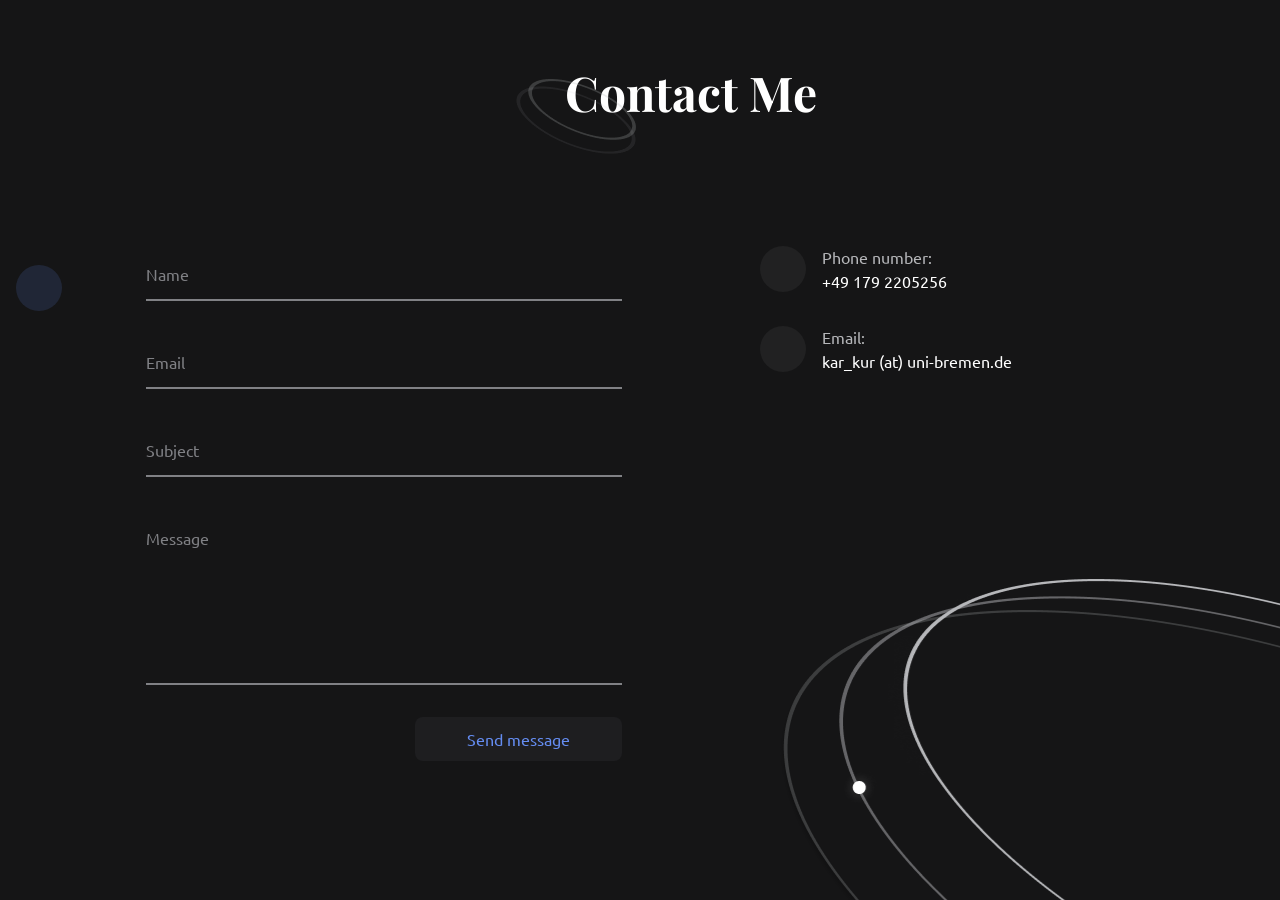
==== commit e0872917: "testing" ====
--- a/index.html
+++ b/index.html
@@ -64,12 +64,12 @@
             <div class="container">
                 <div class="row">
                     <div class="col-lg-6 info">
-                        <h1><span>I’m</span> Karen Kuribayashi</h1>
+                        <h1><span>I’m</span> Karen Hoffmann</h1>
                         <div class="field">
                             <h2></h2>
                         </div>
                         <p>
-                            My key interests revolve around the user-centered developemt in the fields of Human-Computer Interaction with data visualization, and data analysis. 
+                            My key interests revolve around the useer-centered developemt in the fields of Human-Computer Interaction with data visualization, and Machine Learning. 
                         </p>
                         <a class="btn-custom-blue" href="assets/files/cv.pdf" download>Download CV</a>
                     </div>
@@ -90,12 +90,14 @@
                             <img src="assets/images/h1-bg.png" alt="h1 bg">
                             <h1>About Me</h1>
                         </header>
+                        <h2>Master Student in M.Sc. Digital Media</h2>
                         <p>
-                            I have graduated from B.Sc. Computer Science with a concentration in Human-Computer Interactions and a minor in
-                            Management and Society at the University of Calgary, and M.Sc. Digital Media focusing on Media Informatics at the University of Bremen.
+                            I have graduated from M.Sc. Digital Media focusing on Media Informatics at the University of Bremen.  
                             <br>
-                            My key interests revolve around the fields of Human-computer interaction and Data analysis, 
-                            along with data visualization.
+                            I also hold B.Sc. Computer Science with a concentration in Human-Computer Interactions and a minor in
+                            Management and Society at the University of Calgary.
+                            <br>
+                            My key interests revolve around the fields of Human-Computer Interaction especially with data visualization, and Data Science.
                         </p>
                         <div class="items">
                             <div class="container">
@@ -103,11 +105,11 @@
                                     <div class="col-lg-6 ps-0">
                                         <div class="item">
                                             <span class="title">Name:</span>
-                                            <span class="value">Karen Kuribayashi</span>
+                                            <span class="value">Karen Hoffmann</span>
                                         </div>
                                         <div class="item">
                                             <span class="title">Location:</span>
-                                            <span class="value">Bremen, Germany</span>
+                                            <span class="value">Niedersachsen, Germany</span>
                                         </div>
                                     </div>
                                     <div class="col-lg-6 ps-0">
@@ -161,11 +163,11 @@
                                 <li class="item">
                                     <div class="info">
                                         <h3>German</h3>
-                                        <span class="level">Basic</span>
-                                    </div>
-                                    <div class="rate">
-                                        <span class="fill"></span>
-                                        <span></span>
+                                        <span class="level">B1</span>
+                                    </div>
+                                    <div class="rate">
+                                        <span class="fill"></span>
+                                        <span class="fill"></span>
                                         <span></span>
                                         <span></span>
                                         <span></span>
@@ -215,16 +217,16 @@
                                         <span class="fill"></span>
                                         <span class="fill"></span>
                                         <span class="fill"></span>
-                                        <span class="fill"></span>
-                                    </div>
-                                </li>
-                                <li class="item">
-                                    <h3>Data analysis and management</h3>
-                                    <div class="rate">
-                                        <span class="fill"></span>
-                                        <span class="fill"></span>
-                                        <span class="fill"></span>
-                                        <span class="fill"></span>
+                                        <span></span>
+                                    </div>
+                                </li>
+                                <li class="item">
+                                    <h3>Machine learning</h3>
+                                    <div class="rate">
+                                        <span class="fill"></span>
+                                        <span class="fill"></span>
+                                        <span class="fill"></span>
+                                        <span></span>
                                         <span></span>
                                     </div>
                                 </li>
@@ -269,10 +271,6 @@
                             <div class="items row">
                                 <div class="col-xl-4 col-sm-6 px-2">
                                     <div class="item">
-                                        <img src="assets/images/web skills/R.png" alt="R">
-                                        <h3>R</h3>
-                                    </div>
-                                    <div class="item">
                                         <img src="assets/images/web skills/python.png" alt="python">
                                         <h3>Python</h3>
                                     </div>
@@ -334,9 +332,6 @@
                         <h2>My Certifications</h2>
                     </header>
                     <div class="items row justify-content-center">
-                        <div class="col-md-6 col-lg-4 mb-4 mb-lg-0 item">
-                            <img src="assets/images/certifications/0.png" alt="certification">
-                        </div>
                         <div class="col-md-6 col-lg-4 mb-4 mb-lg-0 item">
                             <img src="assets/images/certifications/1.png" alt="certification">
                         </div>
@@ -369,12 +364,12 @@
                                     <i class="las la-university"></i>
                                 </div>
                                 <div class="box">
-                                    <span class="year">2021 - 2024</span>
+                                    <span class="year">2021 - Present</span>
                                     <h2 class="title">M.Sc. Digital Media</h2>
                                     <p>University of Bremen, Germany
                                         <br>
                                         <br>
-                                        Successfully completed courses including UI/UX, VR, a master project Creabots to
+                                        Successfully completed courses including UI/UX, VR, and Edge Computing, a master project Creabots to
                                         research about the use of virtual environments to study and learn about affordances through the use of reinforcement learning and a master thesis under DLR about storytelling visualization for an application development for vehicle technology with Oracle database.
                                     </p>
                                 </div>
@@ -428,22 +423,7 @@
                                     <i class="las la-briefcase"></i>
                                 </div>
                                 <div class="box">
-                                    <span class="year">2024 - current</span>
-                                    <h2 class="title">Data Scientist</h2>
-                                    <p> Center for Advanced Internet Studies, Germany
-                                        <br>
-                                        <br>
-                                        Implemented a research study to explore citizen acceptance of smart city initiatives, funded by Volkswagen Foundation. Managed the entire data lifecycle for qualitative and quantitaitve analysis.
-                                        Conducted in-depth analysis using thematic coding and statical methods with MAXQDA and R.
-                                    </p>   
-                                </div>
-                            </div>
-                            <div class="item">
-                                <div class="icon">
-                                    <i class="las la-briefcase"></i>
-                                </div>
-                                <div class="box">
-                                    <span class="year">2022 - 2024</span>
+                                    <span class="year">2022 - Present</span>
                                     <h2 class="title">Student Assistant</h2>
                                     <p>The SOCIUM Research Center on Inequality and Social Policy, Germany
                                         <br>
@@ -531,60 +511,6 @@
                     <div class="col-sm-6 col-lg-4 item" data-groups='["Developing"]'>
                         <div 
                             class="wrap"
-                            data-image="assets/images/works/0.mp4"
-                            data-title="Master Project: Storytelling Storytelling Data Visualisation for Technology Forecasting: Developing an Efficient Technology Roadmap Application with Database Integration  "
-                            data-description="I researched the effective use of transition in Scientific visualization especially with relationships among vehicle technologies to explore the usability of data 
-                            visuzliation by shifting to dynamic and to address challenges in data preparation for storytelling for users from academics, industries, and state agencies."
-                            data-client="University of Bremen, DLR"
-                            data-completed="March, 2024"
-                            data-skills="Prototyping, UX Research, APEX, SQL, Adobe Creative"
-                            data-project-link="assets/images/works/0.mov">
-                            <img src="assets/images/works/0.png" alt="work">
-                        </div>
-                    </div>
-                    <div class="col-sm-6 col-lg-4 item" data-groups='["Developing"]'>
-                        <div 
-                            class="wrap"
-                            data-image="assets/images/works/2.mp4"
-                            data-title="iOS app: CO-OP Scanner"
-                            data-description="I designed and developed a scanner application that improves business performance and client satisfaction of a grocery store chain. We succeeded in pitching project to Calgary CO-OP, and got sponsored to complete work in partnership with MNP."
-                            data-client="University of Calgary, Calgary CO-OP, MNP"
-                            data-completed="October 1st, 2021"
-                            data-skills="Prototyping, UX Research, Developing in Swift"
-                            data-project-link="assets/images/works/2.pdf"
-                        >
-                            <img src="assets/images/works/2.png" alt="work">
-                        </div>
-                    </div>
-                    <div class="col-sm-6 col-lg-4 item" data-groups='["Developing"]'>
-                        <div 
-                            class="wrap"
-                            data-image="assets/images/works/9.png"
-                            data-title="Bibfilter"
-                            data-description="I designed and developed a web application for the public to use and compare published literature with a method to compare casual logic across models in Flask."
-                            data-completed="May 2024"
-                            data-client="SOCIUM"
-                            data-skills="HTML, CSS, Python, JavaScript, Flask, Adobe Creative"
-                            data-project-link="https://sites.google.com/view/sppn/bibliography"
-                        >
-                            <img src="assets/images/works/9.png" alt="work">
-                        </div>
-                    </div>
-                    <div class="col-sm-6 col-lg-4 item" data-groups='["Prototyping"]'>
-                        <div 
-                            class="wrap"
-                            data-image="assets/images/works/22.mp4"
-                            data-title="A food delivery app"
-                            data-description="I designed and prototyped with figma for showing an example of how a food delivery app platform can look like."
-                            data-skills="Figma"
-                            data-project-link="https://www.figma.com/design/Da9WdH4N3oVvidHmgzK5gR/foodie-app?node-id=0-1&t=1PwN8nbLrU79TaL8-1"
-                        >
-                            <img src="assets/images/works/22.png" alt="work">
-                        </div>
-                    </div>
-                    <div class="col-sm-6 col-lg-4 item" data-groups='["Developing"]'>
-                        <div 
-                            class="wrap"
                             data-image="assets/images/works/1.mp4"
                             data-title="Master Project: Creabots"
                             data-description="We researched about the use of virtual environments (VR and OptiTrack) to study and learn about affordances through the use of reinforcement learning."
@@ -595,48 +521,40 @@
                             <img src="assets/images/works/1.png" alt="work">
                         </div>
                     </div>
-                    <div class="col-sm-6 col-lg-4 item" data-groups='["Prototyping"]'>
-                        <div 
-                            class="wrap"
-                            data-image="assets/images/works/20.png"
-                            data-title="A tourism website"
-                            data-description="I designed with figma for showing an example of how a tourism web platform can look like."
-                            data-skills="Figma"
-                            data-project-link="https://www.figma.com/proto/oGqt3e5Gsm7ayTVdEfO40A/travel-website?node-id=1-28&t=uJejNhqZxm1y8ZmY-1"
-                        >
-                            <img src="assets/images/works/20_1.png" alt="work">
-                        </div>
-                    </div>
-                    <div class="col-sm-6 col-lg-4 item" data-groups='["Prototyping"]'>
-                        <div 
-                            class="wrap"
-                            data-image="assets/images/works/23.mp4"
-                            data-title="A shoes shopping website"
-                            data-description="I designed with figma for showing an animation on a sample nike website."
-                            data-skills="Figma"
-                            data-project-link="https://www.figma.com/design/fFED8espv2MeKIsgM30nYr/shoes?node-id=0-1&t=Rg8aGIn2v3oFANmH-1"
-                        >
-                            <img src="assets/images/works/23.png" alt="work">
-                        </div>
-                    </div>
-                    <div class="col-sm-6 col-lg-4 item" data-groups='["Prototyping"]'>
-                        <div 
-                            class="wrap"
-                            data-image="assets/images/works/21.png"
-                            data-title="A car front page"
-                            data-description="I designed with figma for showing an example of how a front page of web platform's first page can look like."
-                            data-skills="Figma"
-                            data-project-link="https://www.figma.com/design/Zo7dNKDXfPD2GR5QMArILa/car?node-id=0-1&t=GVrQhw6OJgeSMwTf-1"
-                        >
-                            <img src="assets/images/works/21.png" alt="work">
-                        </div>
-                    </div>                    
+                    <div class="col-sm-6 col-lg-4 item" data-groups='["Developing"]'>
+                        <div 
+                            class="wrap"
+                            data-image="assets/images/works/2.mp4"
+                            data-title="iOS app: CO-OP Scanner"
+                            data-description="We designed and developed a scanner application that improves business performance and client satisfaction of a grocery store chain. We succeeded in pitching project to Calgary CO-OP, and got sponsored to complete work in partnership with MNP."
+                            data-client="University of Calgary, Calgary CO-OP, MNP"
+                            data-completed="October 1st, 2021"
+                            data-skills="UI/UX, User Research, Swift"
+                            data-project-link="assets/images/works/2.pdf"
+                        >
+                            <img src="assets/images/works/2.png" alt="work">
+                        </div>
+                    </div>
+                    <div class="col-sm-6 col-lg-4 item" data-groups='["Developing"]'>
+                        <div 
+                            class="wrap"
+                            data-image="assets/images/works/9.png"
+                            data-title="Bibfilter"
+                            data-description="Researching and developing a web application for the public to use and compare published literature with a method to compare casual logic across models in Flask."
+                            data-completed="Current project"
+                            data-client="SOCIUM"
+                            data-skills="HTML, CSS, Python, JavaScript, Flask, Adobe Creative"
+                            data-project-link=""
+                        >
+                            <img src="assets/images/works/9.png" alt="work">
+                        </div>
+                    </div>
                     <div class="col-sm-6 col-lg-4 item" data-groups='["Developing"]'>
                         <div 
                             class="wrap"
                             data-image="assets/images/works/3.mp4"
                             data-title="Brick Out"
-                            data-description="I developed a game with Processing. This game is to destroy the bricks by hitting them with the ball. The user must keep the ball in play by moving the paddle with your mouse."
+                            data-description="The game is to destroy the bricks by hitting them with the ball. The user must keep the ball in play by moving the paddle with your mouse."
                             data-client="University of Bremen"
                             data-completed="January, 2022"
                             data-skills="Processing"
@@ -681,7 +599,7 @@
                             data-description="We implemented a jacket that plays a screaming noise from a speaker that is under the collar whenever someone grabs arm by triggering the touch sensors. If that person does not let you go for some reason, the screaming jacket will send a message automatically to someone, such as family members and best friends"
                             data-client="University of Calgary"
                             data-completed="March, 2020"
-                            data-skills="Arduino, Prototyping"
+                            data-skills="Arduino"
                             data-project-link="https://karenpin0419.wixsite.com/mysite/project-2"
                         >
                             <img src="assets/images/works/6.png" alt="work">
@@ -692,11 +610,11 @@
                             class="wrap"
                             data-image="assets/images/works/7.mp4"
                             data-title="The Spelling Checker"
-                            data-description="It is a prototype of a creative way to improve users' typing skills. The focus on this project was being creative."
+                            data-description="It is a prototype of a creative way to improve users' typing skills."
                             data-client="University of Bremen"
                             data-completed="July, 2022"
                             data-skills="Figma"
-                            data-project-link="assets/images/works/7.mp4"
+                            data-project-link="#"
                         >
                             <img src="assets/images/works/7.png" alt="work">
                         </div>
@@ -706,7 +624,7 @@
                             class="wrap"
                             data-image="assets/images/works/8_1.png"
                             data-title="City Campus at the Weser"
-                            data-description="I created 3D models and physical models of a building plan for the city campus of the University of Bremen. We holded an exhibition and invited the Green Party."
+                            data-description="Created 3D models and physical models of a building plan for the city campus of the University of Bremen. Holded an exhibition and invited the Green Party."
                             data-completed="March, 2022"
                             data-client="University of Bremen"
                             data-skills="Blender, Laser cutter, 3D printing"
@@ -720,10 +638,10 @@
                             class="wrap"
                             data-image="assets/images/works/10.mp4"
                             data-title="The Gudetama Button"
-                            data-description="The animation is to present the characteristics of Gudetama through interactive animation. It was focus on the process of sketching to implementation"
+                            data-description="The animation is to present the characteristics of Gudetama through interactions."
                             data-client="University of Calgary"
                             data-completed="February, 2020"
-                            data-skills="C#, Prototyping"
+                            data-skills="C#"
                             data-project-link="https://karenpin0419.wixsite.com/mysite/project-0"
                         >
                             <img src="assets/images/works/10.png" alt="work">
@@ -734,11 +652,10 @@
                             class="wrap"
                             data-image="assets/images/works/11.mp4"
                             data-title="Message in a Bottle"
-                            data-description="The prototype is to explore a new way to connect over a distance without worrying about the time. It was focused on the process of sketching to some animation of the interface
-                            while focusing on persona of users"
+                            data-description="The prototype is to explore a new way to connect over a distance without worrying about the time."
                             data-client="University of Calgary"
                             data-completed="April, 2020"
-                            data-skills="Kotlin, Prototyping"
+                            data-skills="Kotlin"
                             data-project-link="https://karenpin0419.wixsite.com/mysite/project-3"
                         >
                             <img src="assets/images/works/11.png" alt="work">
@@ -749,7 +666,7 @@
                     class="wrap"
                     data-image="assets/images/works/12.mp4"
                     data-title="Shake to Unlock"
-                    data-description="The prototype is to explore a new way to unlock a phone with a sensor input. It was focused on designing mockups of unlocking features in a creative way. "
+                    data-description="The prototype is to explore a new way to unlock a phone with a sensor input."
                     data-client="University of Calgary"
                     data-completed="February, 2020"
                     data-skills="Kotlin"
@@ -763,7 +680,7 @@
                     class="wrap"
                     data-image="assets/images/works/13.mp4"
                     data-title="Water to Unlock"
-                    data-description="The prototype is to explore a new way to unlock a phone with a multi-touch input. It was focused on designing mockups of unlocking features in a creative way."
+                    data-description="The prototype is to explore a new way to unlock a phone with a multi-touch input."
                     data-client="University of Calgary"
                     data-completed="February, 2020"
                     data-skills="Kotlin"
@@ -781,7 +698,7 @@
                     data-client="University of Bremen"
                     data-completed="May, 2022"
                     data-skills="Figma"
-                    data-project-link="assets/images/works/14.mp4"
+                    data-project-link="#"
                 >
                     <img src="assets/images/works/14.png" alt="work">
                 </div>
@@ -791,11 +708,11 @@
                     class="wrap"
                     data-image="assets/images/works/15.mp4"
                     data-title="Jim's Purgatory"
-                    data-description="The game is to keep eating flies as a frog in the hell without falling into the lava."
+                    data-description="The game is to keep eating flies as a frog in the hell without falling into the lava"
                     data-client="University of Calgary"
                     data-completed="March, 2020"
                     data-skills="VIC-20, Assembly"
-                    data-project-link="assets/images/works/15.mp4"
+                    data-project-link="#"
                 >
                     <img src="assets/images/works/15.png" alt="work">
                 </div>
@@ -805,7 +722,7 @@
                     class="wrap"
                     data-image="assets/images/works/16.png"
                     data-title="U-Collaborator"
-                    data-description="The prototype is explore for an interface to schedule for group collaborations based on user researches."
+                    data-description="The prototype is explore for an interface to schedule for group collaborations based on user researches"
                     data-client="University of Calgary"
                     data-completed="December, 2019"
                     data-skills="Adobe XD, user research"
@@ -904,7 +821,7 @@
                             <i class="las la-envelope"></i>
                             <div class="text">
                                 <span class="title">Email:</span>
-                                <a href="mailto:kar_kur@icloud.com">kar_kur (at) icloud.com</a>
+                                <a href="mailto:kar_kur@uni-bremen.de">kar_kur (at) uni-bremen.de</a>
                             </div>
                         </div>
                     </div>
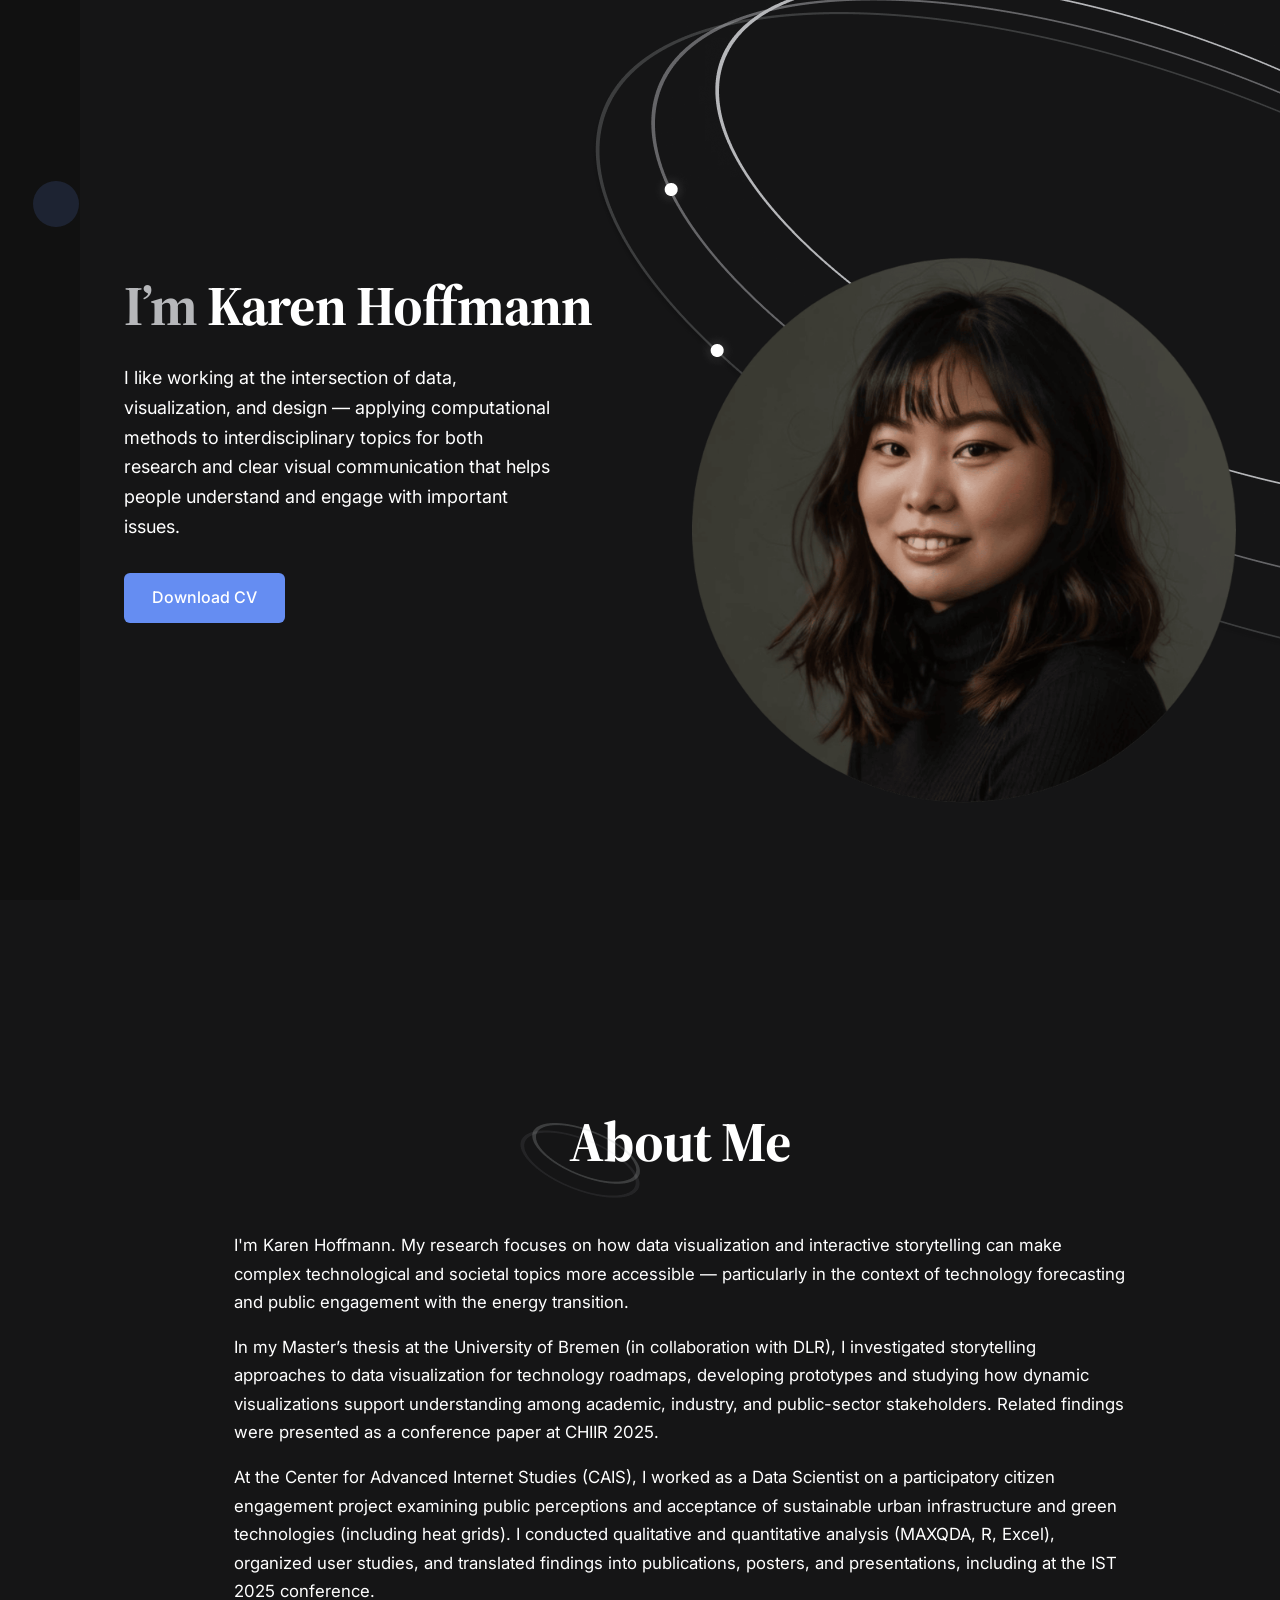
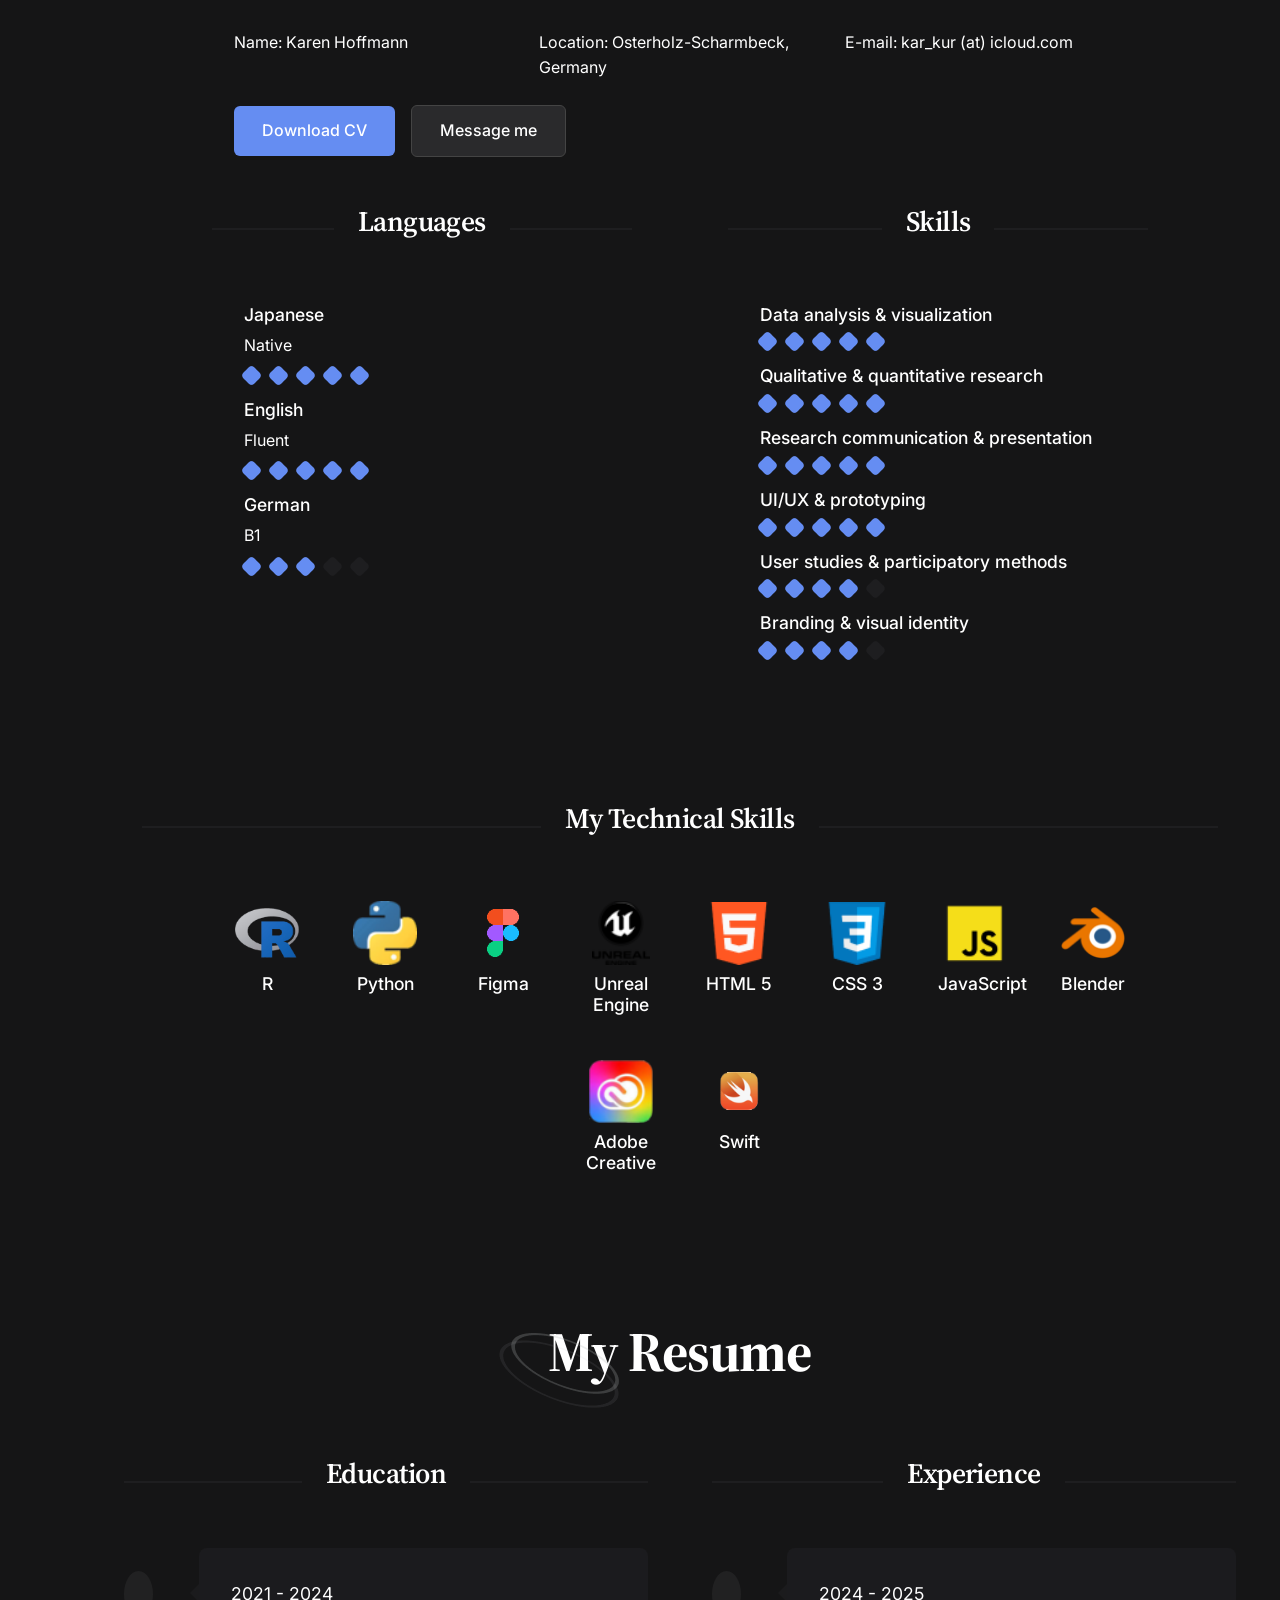
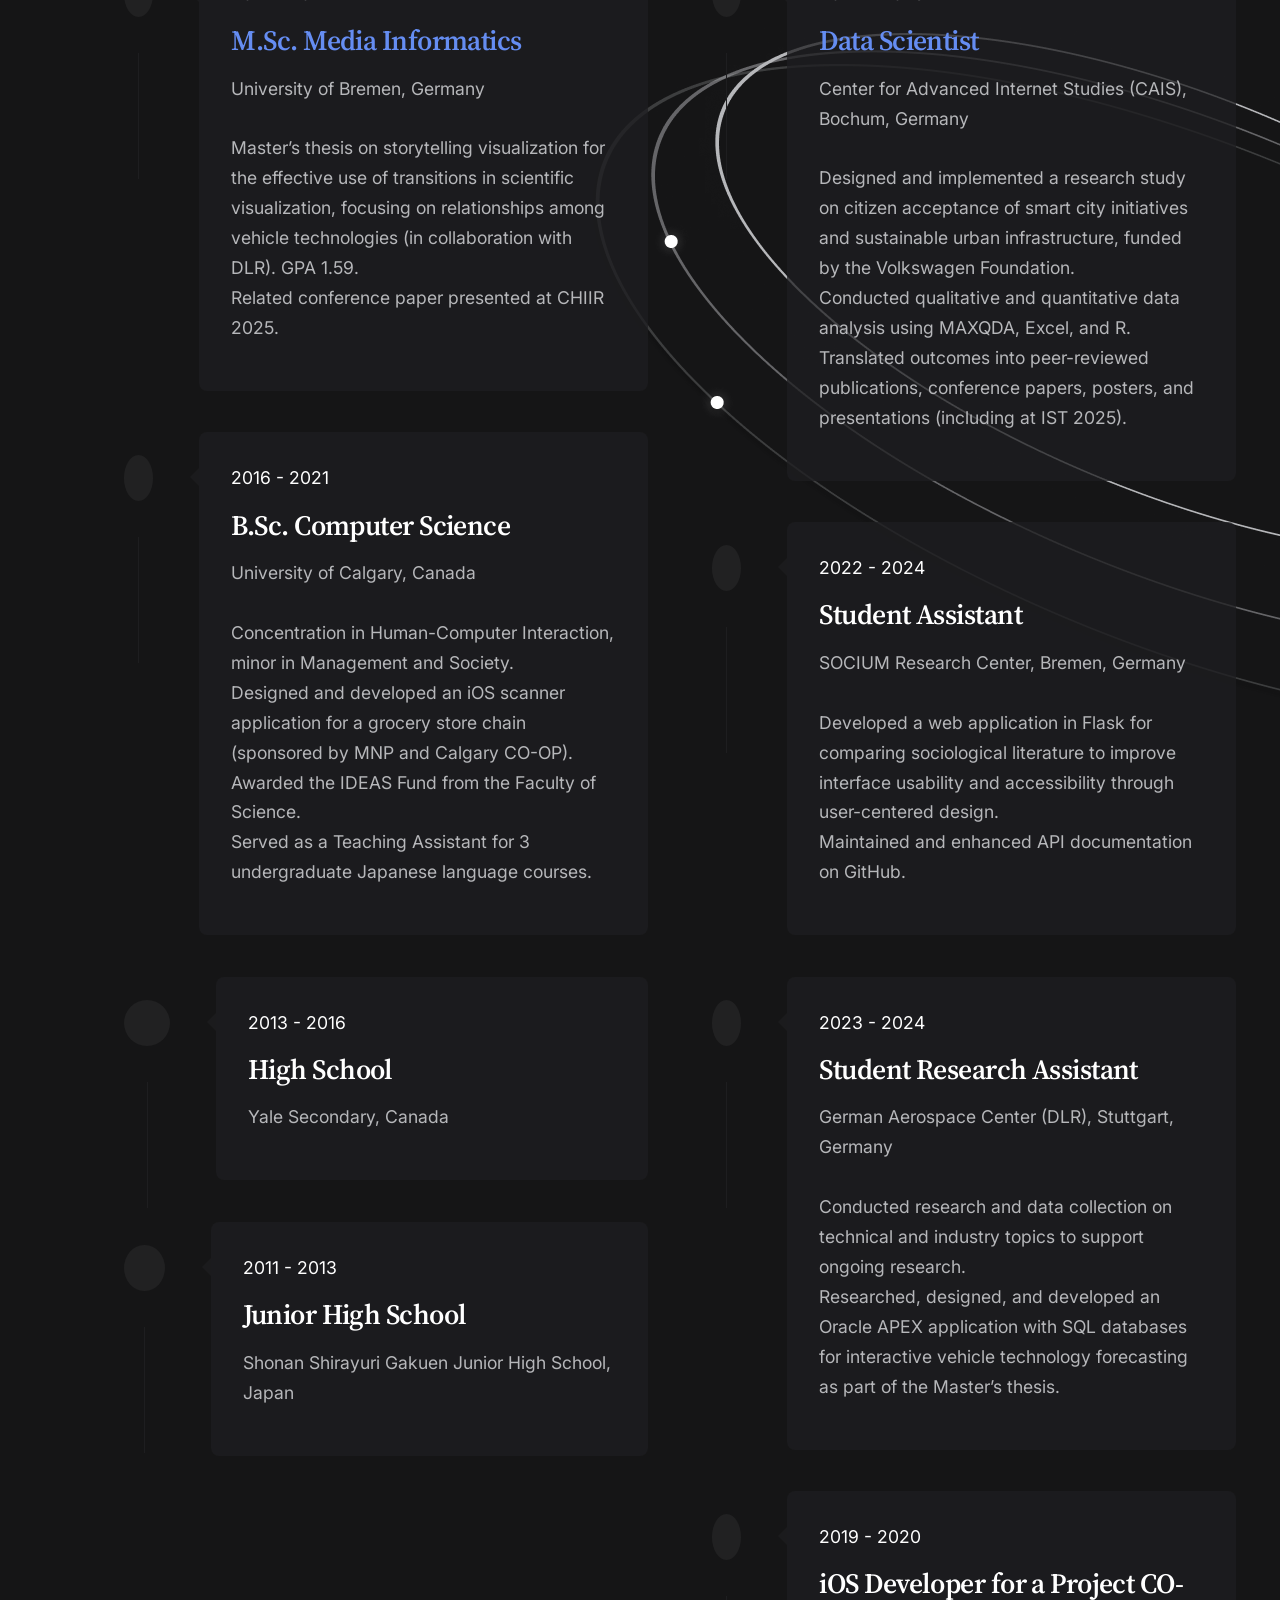
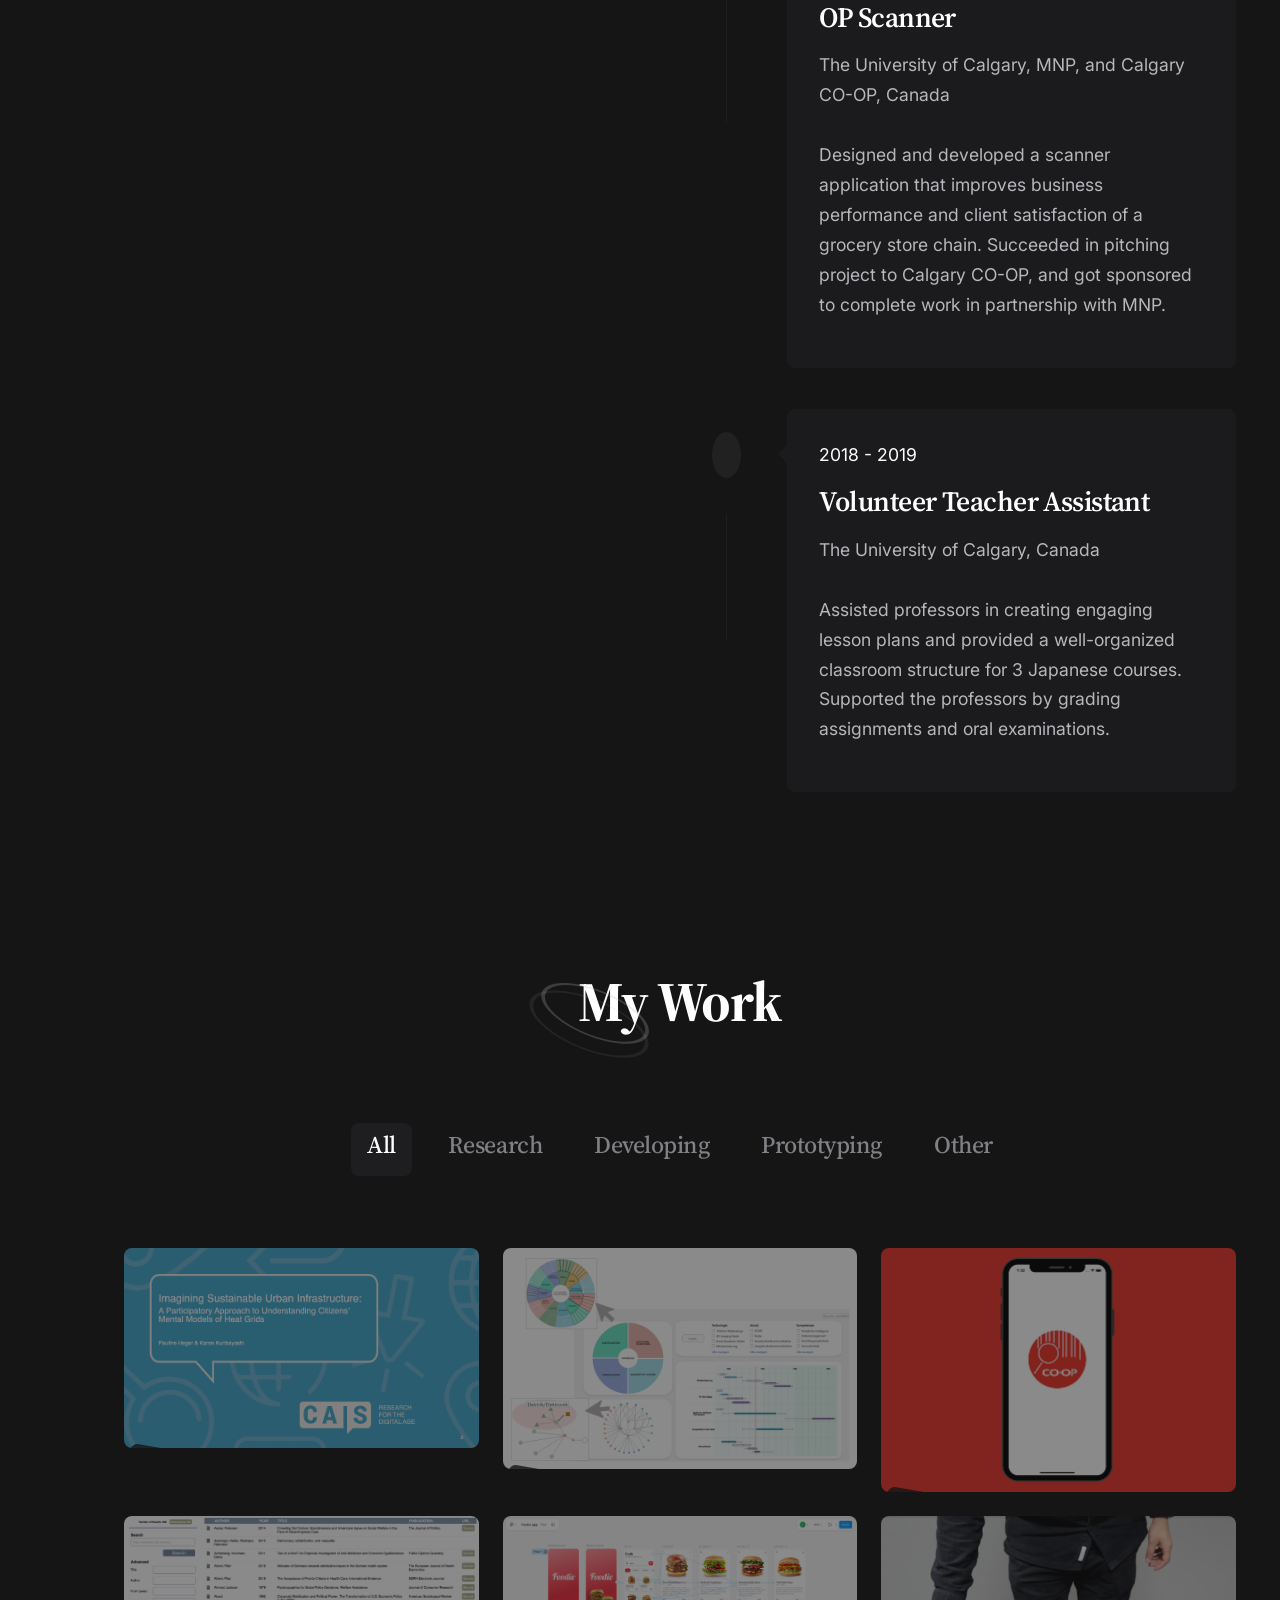
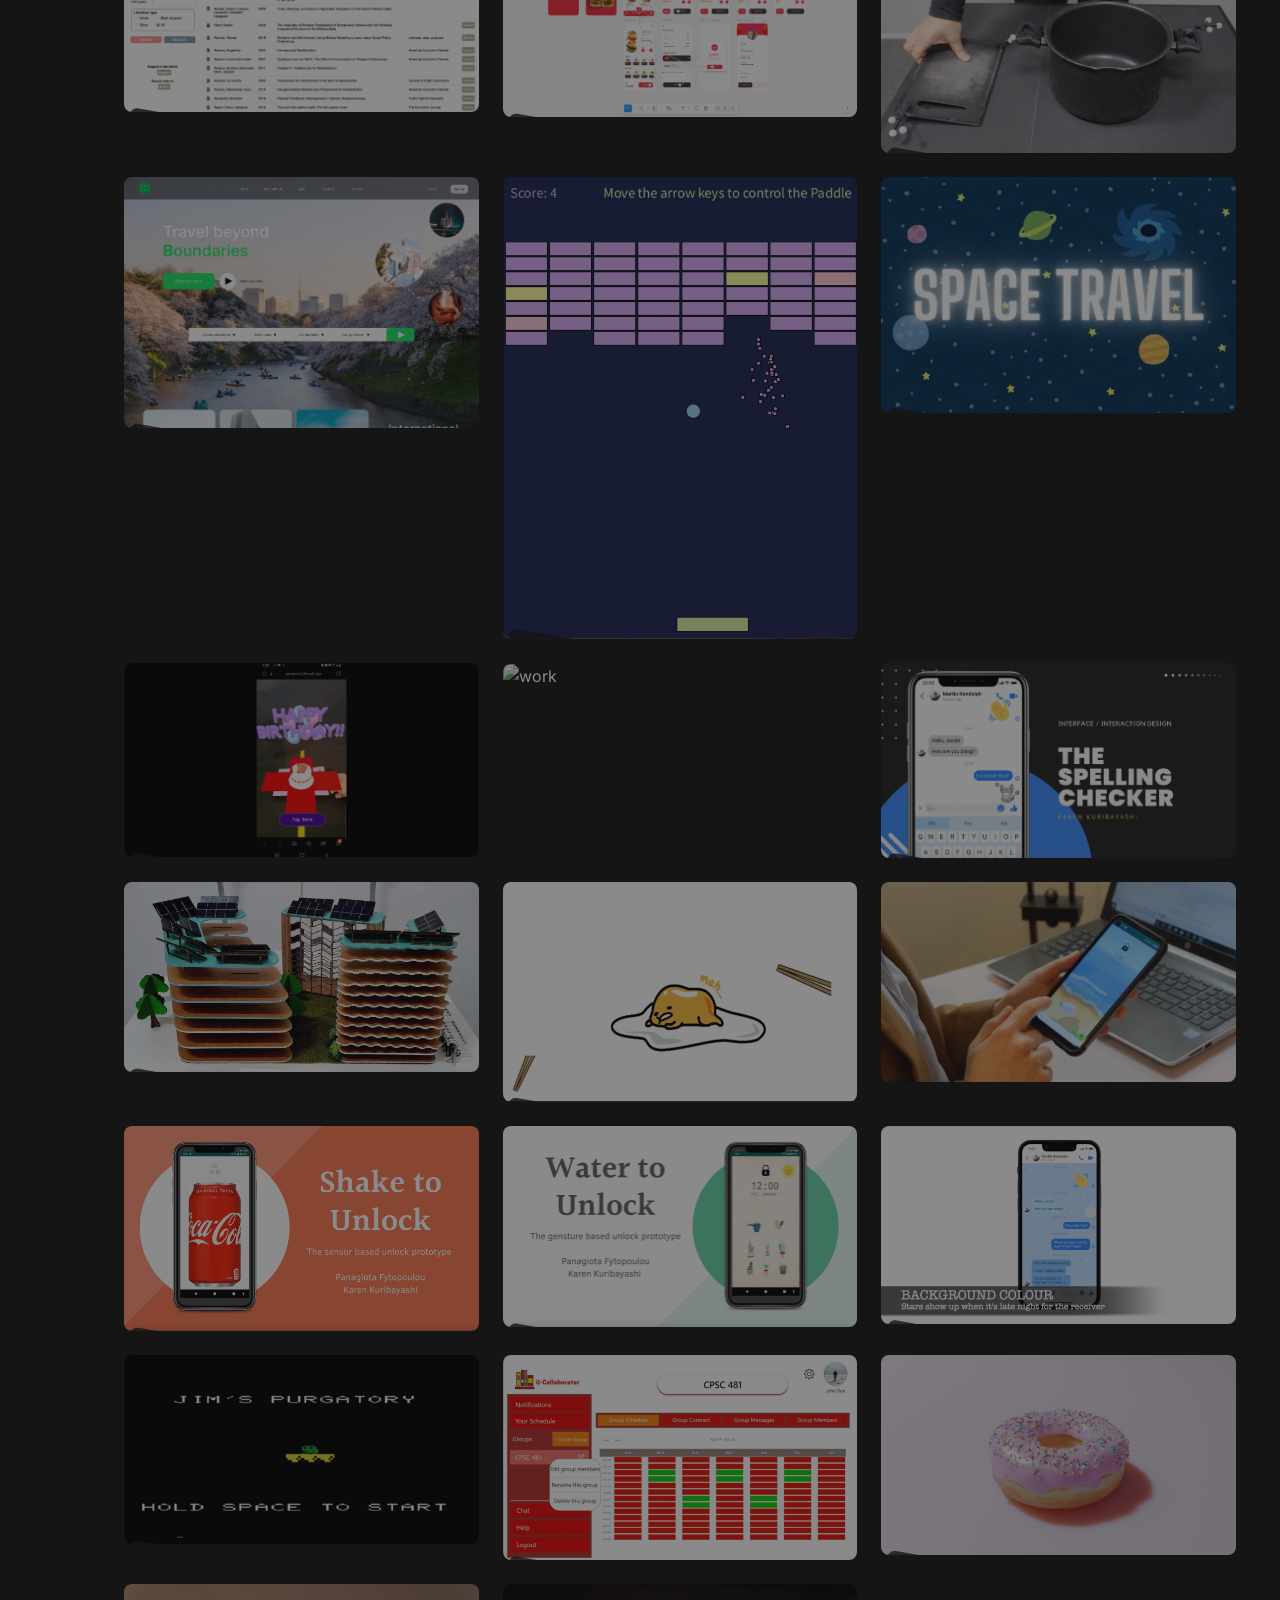
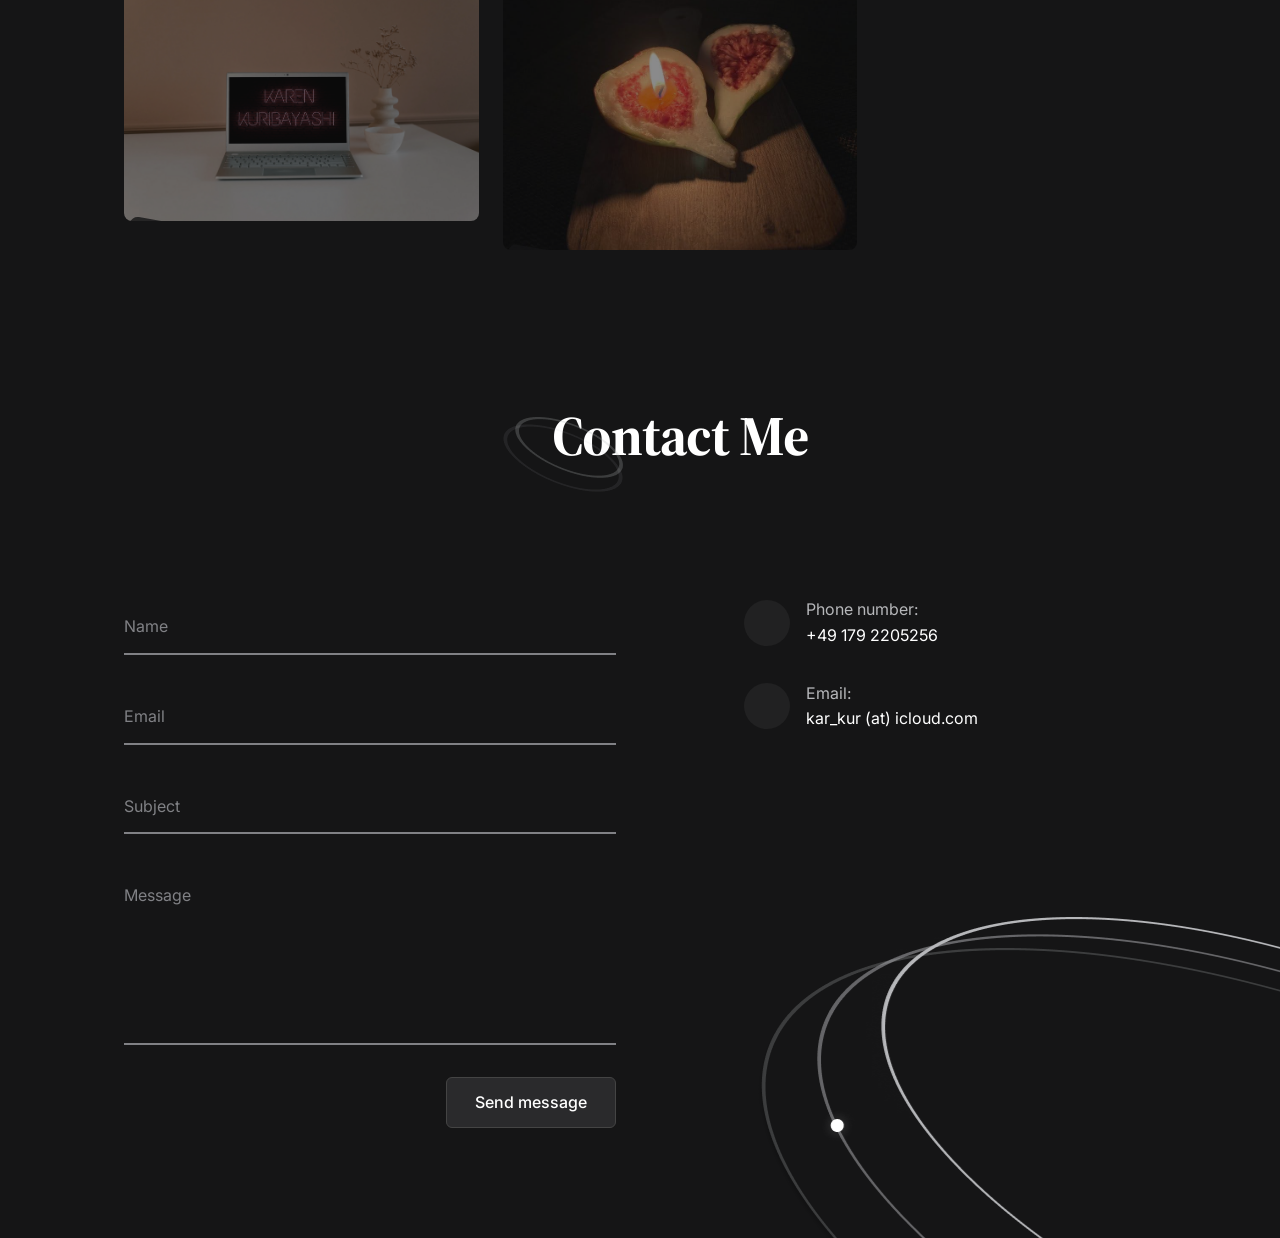
==== commit ed5b72a7: "updating" ====
--- a/index.html
+++ b/index.html
@@ -5,7 +5,7 @@
     <meta charset="UTF-8">
     <meta http-equiv="X-UA-Compatible" content="IE=edge">
     <meta name="viewport" content="width=device-width, initial-scale=1.0">
-    <title>Portfolio Website</title>
+    <title>Karen Hoffmann | Portfolio</title>
     <link rel="stylesheet"
         href="https://maxst.icons8.com/vue-static/landings/line-awesome/line-awesome/1.3.0/css/line-awesome.min.css">
     <link href="https://cdn.jsdelivr.net/npm/bootstrap@5.2.0-beta1/dist/css/bootstrap.min.css" rel="stylesheet"
@@ -21,7 +21,7 @@
         <nav>
             <ul>
                 <li>
-                    <a href="#home" class="inner-link">
+                    <a href="#home" class="inner-link active">
                         <i class="las la-home"></i>
                         <span>Home</span>
                     </a>
@@ -49,7 +49,7 @@
                     <span>My Work</span>
                 </li>
                 <li>
-                    <a href="#contact_me" class="active inner-link">
+                    <a href="#contact_me" class="inner-link">
                         <i class="las la-phone"></i>
                         <span>Contact Me</span>
                     </a>
@@ -59,17 +59,13 @@
         </nav>
     </div>
     <main>
-        <section id="home">
-            <div class="meteor-shower"></div>
+        <section id="home" class="active">
             <div class="container">
                 <div class="row">
                     <div class="col-lg-6 info">
                         <h1><span>I’m</span> Karen Hoffmann</h1>
-                        <div class="field">
-                            <h2></h2>
-                        </div>
                         <p>
-                            My key interests revolve around the useer-centered developemt in the fields of Human-Computer Interaction with data visualization, and Machine Learning. 
+                            I like working at the intersection of data, visualization, and design — applying computational methods to interdisciplinary topics for both research and clear visual communication that helps people understand and engage with important issues.
                         </p>
                         <a class="btn-custom-blue" href="assets/files/cv.pdf" download>Download CV</a>
                     </div>
@@ -81,54 +77,51 @@
         </section>
         <section id="about_me">
             <div class="container">
-                <div class="row hero">
-                    <div class="col-xxl-6 col-lg-4 image">
-                        <img src="assets/images/person-about.png" alt="person about">
-                    </div>
-                    <div class="col-xxl-6 col-lg-8 info">
-                        <header class="has-bg">
-                            <img src="assets/images/h1-bg.png" alt="h1 bg">
-                            <h1>About Me</h1>
-                        </header>
-                        <h2>Master Student in M.Sc. Digital Media</h2>
+                <div class="text-center mb-5">
+                    <header class="has-bg">
+                        <img src="assets/images/h1-bg.png" alt="h1 bg">
+                        <h1>About Me</h1>
+                    </header>
+                </div>
+                <div class="row justify-content-center">
+                    <div class="col-lg-10">
+                        <p class="lead">
+                            I'm Karen Hoffmann. My research focuses on how data visualization and interactive storytelling can make complex technological and societal topics more accessible — particularly in the context of technology forecasting and public engagement with the energy transition.
+                        </p>
                         <p>
-                            I have graduated from M.Sc. Digital Media focusing on Media Informatics at the University of Bremen.  
-                            <br>
-                            I also hold B.Sc. Computer Science with a concentration in Human-Computer Interactions and a minor in
-                            Management and Society at the University of Calgary.
-                            <br>
-                            My key interests revolve around the fields of Human-Computer Interaction especially with data visualization, and Data Science.
+                            In my Master’s thesis at the University of Bremen (in collaboration with DLR), I investigated storytelling approaches to data visualization for technology roadmaps, developing prototypes and studying how dynamic visualizations support understanding among academic, industry, and public-sector stakeholders. Related findings were presented as a conference paper at CHIIR 2025.
                         </p>
-                        <div class="items">
-                            <div class="container">
-                                <div class="row">
-                                    <div class="col-lg-6 ps-0">
-                                        <div class="item">
-                                            <span class="title">Name:</span>
-                                            <span class="value">Karen Hoffmann</span>
-                                        </div>
-                                        <div class="item">
-                                            <span class="title">Location:</span>
-                                            <span class="value">Niedersachsen, Germany</span>
-                                        </div>
-                                    </div>
-                                    <div class="col-lg-6 ps-0">
-                                        <div class="item">
-                                            <span class="title">E-mail:</span>
-                                            <span class="value">kar_kur (at) icloud.com</span>
-                                        </div>
-                                    </div>
-                                </div>
-                            </div>
-                        </div>
-                        <div class="buttons">
+                        <p>
+                            At the Center for Advanced Internet Studies (CAIS), I worked as a Data Scientist on a participatory citizen engagement project examining public perceptions and acceptance of sustainable urban infrastructure and green technologies (including heat grids). I conducted qualitative and quantitative analysis (MAXQDA, R, Excel), organized user studies, and translated findings into publications, posters, and presentations, including at the IST 2025 conference.
+                        </p>
+                        <div class="row mt-4">
+                            <div class="col-md-4">
+                                <div class="item">
+                                    <span class="title">Name:</span>
+                                    <span class="value">Karen Hoffmann</span>
+                                </div>
+                            </div>
+                            <div class="col-md-4">
+                                <div class="item">
+                                    <span class="title">Location:</span>
+                                    <span class="value">Osterholz-Scharmbeck, Germany</span>
+                                </div>
+                            </div>
+                            <div class="col-md-4">
+                                <div class="item">
+                                    <span class="title">E-mail:</span>
+                                    <span class="value">kar_kur (at) icloud.com</span>
+                                </div>
+                            </div>
+                        </div>
+                        <div class="buttons mt-4">
                             <a href="assets/files/cv.pdf" class="btn-custom-blue" download>Download CV</a>
                             <a href="#contact_me" class="btn-custom-dark inner-link">Message me</a>
                         </div>
                     </div>
                 </div>
-                <div class="row languages-skills">
-                    <div class="col-lg-6 languages-key-skills">
+                <div class="row languages-skills mt-5 justify-content-center gx-5">
+                    <div class="col-md-5">
                         <div class="languages">
                             <header class="custom">
                                 <h2>Languages</h2>
@@ -150,7 +143,7 @@
                                 <li class="item">
                                     <div class="info">
                                         <h3>English</h3>
-                                        <span class="level">Business</span>
+                                        <span class="level">Fluent</span>
                                     </div>
                                     <div class="rate">
                                         <span class="fill"></span>
@@ -168,20 +161,22 @@
                                     <div class="rate">
                                         <span class="fill"></span>
                                         <span class="fill"></span>
+                                        <span class="fill"></span>
                                         <span></span>
                                         <span></span>
-                                        <span></span>
                                     </div>
                                 </li>
                             </ul>
                         </div>
+                    </div>
+                    <div class="col-md-5">
                         <div class="key-skills">
                             <header class="custom">
-                                <h2>Key Skills</h2>
+                                <h2>Skills</h2>
                             </header>
                             <ul class="items">
                                 <li class="item">
-                                    <h3>Design thinking</h3>
+                                    <h3>Data analysis & visualization</h3>
                                     <div class="rate">
                                         <span class="fill"></span>
                                         <span class="fill"></span>
@@ -191,17 +186,17 @@
                                     </div>
                                 </li>
                                 <li class="item">
-                                    <h3>Analytical thinking</h3>
+                                    <h3>Qualitative & quantitative research</h3>
                                     <div class="rate">
                                         <span class="fill"></span>
                                         <span class="fill"></span>
                                         <span class="fill"></span>
                                         <span class="fill"></span>
-                                        <span></span>
+                                        <span class="fill"></span>
                                     </div>
                                 </li>
                                 <li class="item">
-                                    <h3>Wireframing and Prototyping</h3>
+                                    <h3>Research communication & presentation</h3>
                                     <div class="rate">
                                         <span class="fill"></span>
                                         <span class="fill"></span>
@@ -211,135 +206,85 @@
                                     </div>
                                 </li>
                                 <li class="item">
-                                    <h3>User research</h3>
+                                    <h3>UI/UX & prototyping</h3>
                                     <div class="rate">
                                         <span class="fill"></span>
                                         <span class="fill"></span>
                                         <span class="fill"></span>
                                         <span class="fill"></span>
-                                        <span></span>
+                                        <span class="fill"></span>
                                     </div>
                                 </li>
                                 <li class="item">
-                                    <h3>Machine learning</h3>
+                                    <h3>User studies & participatory methods</h3>
                                     <div class="rate">
                                         <span class="fill"></span>
                                         <span class="fill"></span>
                                         <span class="fill"></span>
-                                        <span></span>
+                                        <span class="fill"></span>
                                         <span></span>
                                     </div>
                                 </li>
                                 <li class="item">
-                                    <h3>Adoptability</h3>
+                                    <h3>Branding & visual identity</h3>
                                     <div class="rate">
                                         <span class="fill"></span>
                                         <span class="fill"></span>
                                         <span class="fill"></span>
                                         <span class="fill"></span>
-                                        <span class="fill"></span>
-                                    </div>
-                                </li>
-                                <li class="item">
-                                    <h3>Team working</h3>
-                                    <div class="rate">
-                                        <span class="fill"></span>
-                                        <span class="fill"></span>
-                                        <span class="fill"></span>
-                                        <span class="fill"></span>
-                                        <span class="fill"></span>
-                                    </div>
-                                </li>
-                                <li class="item">
-                                    <h3>Attention to detail</h3>
-                                    <div class="rate">
-                                        <span class="fill"></span>
-                                        <span class="fill"></span>
-                                        <span class="fill"></span>
-                                        <span class="fill"></span>
-                                        <span class="fill"></span>
+                                        <span></span>
                                     </div>
                                 </li>
                             </ul>
                         </div>
                     </div>
-                    <div class="col-lg-6 web-skills mt-5 mt-lg-0">
+                </div>
+                <div class="row mt-5">
+                    <div class="col-12 web-skills">
                         <header class="custom">
                             <h2>My Technical Skills</h2>
                         </header>
-                        <div class="container">
-                            <div class="items row">
-                                <div class="col-xl-4 col-sm-6 px-2">
-                                    <div class="item">
-                                        <img src="assets/images/web skills/python.png" alt="python">
-                                        <h3>Python</h3>
-                                    </div>
-                                </div>
-                                <div class="col-xl-4 col-sm-6 px-2">
-                                    <div class="item">
-                                        <img src="assets/images/web skills/figma.png" alt="figma">
-                                        <h3>Figma</h3>
-                                    </div>
-                                </div>
-                                <div class="col-xl-4 col-sm-6 px-2">
-                                    <div class="item">
-                                        <img src="assets/images/web skills/unreal.png" alt="unreal">
-                                        <h3>Unreal Engine</h3>
-                                    </div>
-                                </div>
-                                <div class="col-xl-4 col-sm-6 px-2">
-                                    <div class="item">
-                                        <img src="assets/images/web skills/html5.png" alt="html5">
-                                        <h3>HTML 5</h3>
-                                    </div>
-                                </div>
-                                <div class="col-xl-4 col-sm-6 px-2">
-                                    <div class="item">
-                                        <img src="assets/images/web skills/css3.png" alt="css3">
-                                        <h3>CSS 3</h3>
-                                    </div>
-                                </div>
-                                <div class="col-xl-4 col-sm-6 px-2">
-                                    <div class="item">
-                                        <img src="assets/images/web skills/js.png" alt="JavaScript">
-                                        <h3>JavaScript</h3>
-                                    </div>
-                                </div>
-                                <div class="col-xl-4 col-sm-6 px-2">
-                                    <div class="item">
-                                        <img src="assets/images/web skills/blender.png" alt="Blender">
-                                        <h3>Blender</h3>
-                                    </div>
-                                </div>
-                                <div class="col-xl-4 col-sm-6 px-2">
-                                    <div class="item">
-                                        <img src="assets/images/web skills/adobe.png" alt="Adobe">
-                                        <h3>Adobe Creative</h3>
-                                    </div>
-                                </div>
-                                <div class="col-xl-4 col-sm-6 px-2">
-                                    <div class="item">
-                                        <img src="assets/images/web skills/swift.png" alt="Swift">
-                                        <h3>Swift</h3>
-                                    </div>
-                                </div>
-                            </div>
-                        </div>
-                    </div>
-                </div>
-                <div class="certificates">
-                    <header class="custom">
-                        <h2>My Certifications</h2>
-                    </header>
-                    <div class="items row justify-content-center">
-                        <div class="col-md-6 col-lg-4 mb-4 mb-lg-0 item">
-                            <img src="assets/images/certifications/1.png" alt="certification">
-                        </div>
-                        <div class="col-md-6 col-lg-4 mb-4 mb-lg-0 item">
-                            <img src="assets/images/certifications/2.png" alt="certification">
-                        </div>
-                        <div class="col-md-6 col-lg-4 mb-4 mb-lg-0 item">
-                            <img src="assets/images/certifications/3.png" alt="certification">
+                        <div class="items">
+                            <div class="item">
+                                <img src="assets/images/web skills/R.png" alt="R">
+                                <h3>R</h3>
+                            </div>
+                            <div class="item">
+                                <img src="assets/images/web skills/python.png" alt="python">
+                                <h3>Python</h3>
+                            </div>
+                            <div class="item">
+                                <img src="assets/images/web skills/figma.png" alt="figma">
+                                <h3>Figma</h3>
+                            </div>
+                            <div class="item">
+                                <img src="assets/images/web skills/unreal.png" alt="unreal">
+                                <h3>Unreal Engine</h3>
+                            </div>
+                            <div class="item">
+                                <img src="assets/images/web skills/html5.png" alt="html5">
+                                <h3>HTML 5</h3>
+                            </div>
+                            <div class="item">
+                                <img src="assets/images/web skills/css3.png" alt="css3">
+                                <h3>CSS 3</h3>
+                            </div>
+                            <div class="item">
+                                <img src="assets/images/web skills/js.png" alt="JavaScript">
+                                <h3>JavaScript</h3>
+                            </div>
+                            <div class="item">
+                                <img src="assets/images/web skills/blender.png" alt="Blender">
+                                <h3>Blender</h3>
+                            </div>
+                            <div class="item">
+                                <img src="assets/images/web skills/adobe.png" alt="Adobe">
+                                <h3>Adobe Creative</h3>
+                            </div>
+                            <div class="item">
+                                <img src="assets/images/web skills/swift.png" alt="Swift">
+                                <h3>Swift</h3>
+                            </div>
                         </div>
                     </div>
                 </div>
@@ -364,13 +309,14 @@
                                     <i class="las la-university"></i>
                                 </div>
                                 <div class="box">
-                                    <span class="year">2021 - Present</span>
-                                    <h2 class="title">M.Sc. Digital Media</h2>
+                                    <span class="year">2021 - 2024</span>
+                                    <h2 class="title">M.Sc. Media Informatics</h2>
                                     <p>University of Bremen, Germany
                                         <br>
                                         <br>
-                                        Successfully completed courses including UI/UX, VR, and Edge Computing, a master project Creabots to
-                                        research about the use of virtual environments to study and learn about affordances through the use of reinforcement learning and a master thesis under DLR about storytelling visualization for an application development for vehicle technology with Oracle database.
+                                        Master’s thesis on storytelling visualization for the effective use of transitions in scientific visualization, focusing on relationships among vehicle technologies (in collaboration with DLR). GPA 1.59.
+                                        <br>
+                                        Related conference paper presented at CHIIR 2025.
                                     </p>
                                 </div>
                             </div>
@@ -384,10 +330,13 @@
                                     <p>University of Calgary, Canada
                                         <br>
                                         <br>
-                                        Majored in Computer Science with a concentration in Human-Computer Interaction and minored in
-                                        Management and Society.
-                                        <br>
-                                        Awarded the IDEAS Fund from the Faculty of Science, University of Calgary.
+                                        Concentration in Human-Computer Interaction, minor in Management and Society.
+                                        <br>
+                                        Designed and developed an iOS scanner application for a grocery store chain (sponsored by MNP and Calgary CO-OP).
+                                        <br>
+                                        Awarded the IDEAS Fund from the Faculty of Science.
+                                        <br>
+                                        Served as a Teaching Assistant for 3 undergraduate Japanese language courses.
                                     </p>
                                 </div>
                             </div>
@@ -423,14 +372,17 @@
                                     <i class="las la-briefcase"></i>
                                 </div>
                                 <div class="box">
-                                    <span class="year">2022 - Present</span>
-                                    <h2 class="title">Student Assistant</h2>
-                                    <p>The SOCIUM Research Center on Inequality and Social Policy, Germany
-                                        <br>
-                                        <br>
-                                        Researched and developed a web application for the public to use and compare published literature with a
-                                        method to compare casual logic across models in Flask.
-                                    </p>
+                                    <span class="year">2024 - 2025</span>
+                                    <h2 class="title">Data Scientist</h2>
+                                    <p>Center for Advanced Internet Studies (CAIS), Bochum, Germany
+                                        <br>
+                                        <br>
+                                        Designed and implemented a research study on citizen acceptance of smart city initiatives and sustainable urban infrastructure, funded by the Volkswagen Foundation.
+                                        <br>
+                                        Conducted qualitative and quantitative data analysis using MAXQDA, Excel, and R.
+                                        <br>
+                                        Translated outcomes into peer-reviewed publications, conference papers, posters, and presentations (including at IST 2025).
+                                    </p>   
                                 </div>
                             </div>
                             <div class="item">
@@ -438,13 +390,30 @@
                                     <i class="las la-briefcase"></i>
                                 </div>
                                 <div class="box">
+                                    <span class="year">2022 - 2024</span>
+                                    <h2 class="title">Student Assistant</h2>
+                                    <p>SOCIUM Research Center, Bremen, Germany
+                                        <br>
+                                        <br>
+                                        Developed a web application in Flask for comparing sociological literature to improve interface usability and accessibility through user-centered design.
+                                        <br>
+                                        Maintained and enhanced API documentation on GitHub.
+                                    </p>
+                                </div>
+                            </div>
+                            <div class="item">
+                                <div class="icon">
+                                    <i class="las la-briefcase"></i>
+                                </div>
+                                <div class="box">
                                     <span class="year">2023 - 2024</span>
-                                    <h2 class="title">Student Assistant</h2>
-                                    <p> DLR (The German Aerospace Center, Germany)
-                                        <br>
-                                        <br>
-                                        Research and develop an Oracle APEX application of an interactive technology forecasting tool for vehicle technology as a part of a Master thesis.
-                                        Research on a situation of light weight vehicles in Germany and Japan.
+                                    <h2 class="title">Student Research Assistant</h2>
+                                    <p>German Aerospace Center (DLR), Stuttgart, Germany
+                                        <br>
+                                        <br>
+                                        Conducted research and data collection on technical and industry topics to support ongoing research.
+                                        <br>
+                                        Researched, designed, and developed an Oracle APEX application with SQL databases for interactive vehicle technology forecasting as part of the Master’s thesis.
                                     </p>
                                 </div>
                             </div>
@@ -495,6 +464,9 @@
             <div class="filters">
                 <button data-group="all" class="active">
                     <h4>All</h4>
+                </button>
+                <button data-group="Research">
+                    <h4>Research</h4>
                 </button>
                 <button data-group="Developing">
                     <h4>Developing</h4>
@@ -508,6 +480,81 @@
             </div>
             <div class="container">
                 <div class="row work-items">
+                    <div class="col-sm-6 col-lg-4 item" data-groups='["Research"]'>
+                        <div 
+                            class="wrap"
+                            data-image="assets/images/works/pop.png"
+                            data-title="Public Perceptions of the Energy Transition"
+                            data-description="Data Scientist at the Center for Advanced Internet Studies (CAIS). 
+                            Designed and implemented a research study on citizen acceptance of smart city initiatives and sustainable urban infrastructure (including heat grids), 
+                            funded by the Volkswagen Foundation. Conducted qualitative and quantitative analysis using MAXQDA, Excel, and R; organized user studies; and translated findings 
+                            into peer-reviewed publications, conference papers, posters, and presentations (including at IST 2025)."
+                            data-client="Center for Advanced Internet Studies (CAIS)"
+                            data-completed="2025"
+                            data-skills="Research Design, MAXQDA, R, Excel, User Studies, Data Visualization, Conference Presentation"
+                            data-project-link="cais-project.html">   <!-- ← This line opens the dedicated page -->
+                            <img src="assets/images/works/pop.png" alt="PopCiCL Research">
+                        </div>
+                    </div>
+                    <div class="col-sm-6 col-lg-4 item" data-groups='["Research", "Developing"]'>
+                        <div 
+                            class="wrap"
+                            data-image="assets/images/works/dlr.png"
+                            data-title="Interactive Technology Roadmaps"
+                            data-description="Conducted a user-centered UX research and design study exploring how visual analytics and 
+                            interactive storytelling can improve the usability and accessibility of Technology Roadmaps (TRMs). 
+                            Designed and evaluated two interactive prototype interfaces — a dashboard-style layout and a drill-down navigation system — 
+                            using stakeholder feedback from academic, industry, and public-sector stakeholders. Applied UX evaluation methods including usability testing, 
+                            task analysis, Likert-scale questionnaires, and correlation analysis. Developed the supporting application using Oracle APEX and SQL databases 
+                            as part of the Master’s thesis at the University of Bremen with DLR."
+                            Presented findings on design decisions and the use of storytelling in data visualization for technology forecasting. Explored how interactive visualizations can support understanding of complex technology relationships at CHIIR 2025."
+                            data-client="University of Bremen, DLR"
+                            data-completed="2025"
+                            data-skills="UX Research, Prototyping, Data Visualization"
+                            data-project-link="thesis-project.html"> 
+                            <img src="assets/images/works/dlr.png" alt="work">
+                        </div>
+                    </div>
+                    <div class="col-sm-6 col-lg-4 item" data-groups='["Developing"]'>
+                        <div 
+                            class="wrap"
+                            data-image="assets/images/works/2.mp4"
+                            data-title="iOS app: CO-OP Scanner"
+                            data-description="I designed and developed a scanner application that improves business performance and client satisfaction of a grocery store chain. We succeeded in pitching project to Calgary CO-OP, and got sponsored to complete work in partnership with MNP."
+                            data-client="University of Calgary, Calgary CO-OP, MNP"
+                            data-completed="October 1st, 2021"
+                            data-skills="Prototyping, UX Research, Developing in Swift"
+                            data-project-link="assets/images/works/2.pdf"
+                        >
+                            <img src="assets/images/works/2.png" alt="work">
+                        </div>
+                    </div>
+                    <div class="col-sm-6 col-lg-4 item" data-groups='["Developing"]'>
+                        <div 
+                            class="wrap"
+                            data-image="assets/images/works/9.png"
+                            data-title="Bibfilter"
+                            data-description="I designed and developed a web application for the public to use and compare published literature with a method to compare casual logic across models in Flask."
+                            data-completed="May 2024"
+                            data-client="SOCIUM"
+                            data-skills="HTML, CSS, Python, JavaScript, Flask, Adobe Creative"
+                            data-project-link="https://karenkuri.github.io/landingpage.html"
+                        >
+                            <img src="assets/images/works/9.png" alt="work">
+                        </div>
+                    </div>
+                    <div class="col-sm-6 col-lg-4 item" data-groups='["Prototyping"]'>
+                        <div 
+                            class="wrap"
+                            data-image="assets/images/works/foodie.png"
+                            data-title="A food delivery app"
+                            data-description="I designed and prototyped with figma for showing an example of how a food delivery app platform can look like."
+                            data-skills="Figma"
+                            data-project-link="https://www.figma.com/design/Da9WdH4N3oVvidHmgzK5gR/foodie-app?node-id=0-1&t=1PwN8nbLrU79TaL8-1"
+                        >
+                            <img src="assets/images/works/foodie.png" alt="work">
+                        </div>
+                    </div>
                     <div class="col-sm-6 col-lg-4 item" data-groups='["Developing"]'>
                         <div 
                             class="wrap"
@@ -521,32 +568,16 @@
                             <img src="assets/images/works/1.png" alt="work">
                         </div>
                     </div>
-                    <div class="col-sm-6 col-lg-4 item" data-groups='["Developing"]'>
-                        <div 
-                            class="wrap"
-                            data-image="assets/images/works/2.mp4"
-                            data-title="iOS app: CO-OP Scanner"
-                            data-description="We designed and developed a scanner application that improves business performance and client satisfaction of a grocery store chain. We succeeded in pitching project to Calgary CO-OP, and got sponsored to complete work in partnership with MNP."
-                            data-client="University of Calgary, Calgary CO-OP, MNP"
-                            data-completed="October 1st, 2021"
-                            data-skills="UI/UX, User Research, Swift"
-                            data-project-link="assets/images/works/2.pdf"
-                        >
-                            <img src="assets/images/works/2.png" alt="work">
-                        </div>
-                    </div>
-                    <div class="col-sm-6 col-lg-4 item" data-groups='["Developing"]'>
-                        <div 
-                            class="wrap"
-                            data-image="assets/images/works/9.png"
-                            data-title="Bibfilter"
-                            data-description="Researching and developing a web application for the public to use and compare published literature with a method to compare casual logic across models in Flask."
-                            data-completed="Current project"
-                            data-client="SOCIUM"
-                            data-skills="HTML, CSS, Python, JavaScript, Flask, Adobe Creative"
-                            data-project-link=""
-                        >
-                            <img src="assets/images/works/9.png" alt="work">
+                    <div class="col-sm-6 col-lg-4 item" data-groups='["Prototyping"]'>
+                        <div 
+                            class="wrap"
+                            data-image="assets/images/works/20_1.png"
+                            data-title="A tourism website"
+                            data-description="I designed with figma for showing an example of how a tourism web platform can look like."
+                            data-skills="Figma"
+                            data-project-link="https://www.figma.com/proto/oGqt3e5Gsm7ayTVdEfO40A/travel-website?node-id=1-28&t=uJejNhqZxm1y8ZmY-1"
+                        >
+                            <img src="assets/images/works/20_1.png" alt="work">
                         </div>
                     </div>
                     <div class="col-sm-6 col-lg-4 item" data-groups='["Developing"]'>
@@ -554,7 +585,7 @@
                             class="wrap"
                             data-image="assets/images/works/3.mp4"
                             data-title="Brick Out"
-                            data-description="The game is to destroy the bricks by hitting them with the ball. The user must keep the ball in play by moving the paddle with your mouse."
+                            data-description="I developed a game with Processing. This game is to destroy the bricks by hitting them with the ball. The user must keep the ball in play by moving the paddle with your mouse."
                             data-client="University of Bremen"
                             data-completed="January, 2022"
                             data-skills="Processing"
@@ -599,7 +630,7 @@
                             data-description="We implemented a jacket that plays a screaming noise from a speaker that is under the collar whenever someone grabs arm by triggering the touch sensors. If that person does not let you go for some reason, the screaming jacket will send a message automatically to someone, such as family members and best friends"
                             data-client="University of Calgary"
                             data-completed="March, 2020"
-                            data-skills="Arduino"
+                            data-skills="Arduino, Prototyping"
                             data-project-link="https://karenpin0419.wixsite.com/mysite/project-2"
                         >
                             <img src="assets/images/works/6.png" alt="work">
@@ -610,11 +641,11 @@
                             class="wrap"
                             data-image="assets/images/works/7.mp4"
                             data-title="The Spelling Checker"
-                            data-description="It is a prototype of a creative way to improve users' typing skills."
+                            data-description="It is a prototype of a creative way to improve users' typing skills. The focus on this project was being creative."
                             data-client="University of Bremen"
                             data-completed="July, 2022"
                             data-skills="Figma"
-                            data-project-link="#"
+                            data-project-link="assets/images/works/7.mp4"
                         >
                             <img src="assets/images/works/7.png" alt="work">
                         </div>
@@ -624,7 +655,7 @@
                             class="wrap"
                             data-image="assets/images/works/8_1.png"
                             data-title="City Campus at the Weser"
-                            data-description="Created 3D models and physical models of a building plan for the city campus of the University of Bremen. Holded an exhibition and invited the Green Party."
+                            data-description="I created 3D models and physical models of a building plan for the city campus of the University of Bremen. We holded an exhibition and invited the Green Party."
                             data-completed="March, 2022"
                             data-client="University of Bremen"
                             data-skills="Blender, Laser cutter, 3D printing"
@@ -638,10 +669,10 @@
                             class="wrap"
                             data-image="assets/images/works/10.mp4"
                             data-title="The Gudetama Button"
-                            data-description="The animation is to present the characteristics of Gudetama through interactions."
+                            data-description="The animation is to present the characteristics of Gudetama through interactive animation. It was focus on the process of sketching to implementation"
                             data-client="University of Calgary"
                             data-completed="February, 2020"
-                            data-skills="C#"
+                            data-skills="C#, Prototyping"
                             data-project-link="https://karenpin0419.wixsite.com/mysite/project-0"
                         >
                             <img src="assets/images/works/10.png" alt="work">
@@ -652,10 +683,11 @@
                             class="wrap"
                             data-image="assets/images/works/11.mp4"
                             data-title="Message in a Bottle"
-                            data-description="The prototype is to explore a new way to connect over a distance without worrying about the time."
+                            data-description="The prototype is to explore a new way to connect over a distance without worrying about the time. It was focused on the process of sketching to some animation of the interface
+                            while focusing on persona of users"
                             data-client="University of Calgary"
                             data-completed="April, 2020"
-                            data-skills="Kotlin"
+                            data-skills="Kotlin, Prototyping"
                             data-project-link="https://karenpin0419.wixsite.com/mysite/project-3"
                         >
                             <img src="assets/images/works/11.png" alt="work">
@@ -666,7 +698,7 @@
                     class="wrap"
                     data-image="assets/images/works/12.mp4"
                     data-title="Shake to Unlock"
-                    data-description="The prototype is to explore a new way to unlock a phone with a sensor input."
+                    data-description="The prototype is to explore a new way to unlock a phone with a sensor input. It was focused on designing mockups of unlocking features in a creative way. "
                     data-client="University of Calgary"
                     data-completed="February, 2020"
                     data-skills="Kotlin"
@@ -680,7 +712,7 @@
                     class="wrap"
                     data-image="assets/images/works/13.mp4"
                     data-title="Water to Unlock"
-                    data-description="The prototype is to explore a new way to unlock a phone with a multi-touch input."
+                    data-description="The prototype is to explore a new way to unlock a phone with a multi-touch input. It was focused on designing mockups of unlocking features in a creative way."
                     data-client="University of Calgary"
                     data-completed="February, 2020"
                     data-skills="Kotlin"
@@ -698,7 +730,7 @@
                     data-client="University of Bremen"
                     data-completed="May, 2022"
                     data-skills="Figma"
-                    data-project-link="#"
+                    data-project-link="assets/images/works/14.mp4"
                 >
                     <img src="assets/images/works/14.png" alt="work">
                 </div>
@@ -708,11 +740,11 @@
                     class="wrap"
                     data-image="assets/images/works/15.mp4"
                     data-title="Jim's Purgatory"
-                    data-description="The game is to keep eating flies as a frog in the hell without falling into the lava"
+                    data-description="The game is to keep eating flies as a frog in the hell without falling into the lava."
                     data-client="University of Calgary"
                     data-completed="March, 2020"
                     data-skills="VIC-20, Assembly"
-                    data-project-link="#"
+                    data-project-link="assets/images/works/15.mp4"
                 >
                     <img src="assets/images/works/15.png" alt="work">
                 </div>
@@ -722,7 +754,7 @@
                     class="wrap"
                     data-image="assets/images/works/16.png"
                     data-title="U-Collaborator"
-                    data-description="The prototype is explore for an interface to schedule for group collaborations based on user researches"
+                    data-description="The prototype is explore for an interface to schedule for group collaborations based on user researches."
                     data-client="University of Calgary"
                     data-completed="December, 2019"
                     data-skills="Adobe XD, user research"
@@ -776,7 +808,7 @@
         </div>
     </div>
         </section>
-        <section id="contact_me" class="active">
+        <section id="contact_me">
             <div class="text-center">
                 <header class="has-bg">
                     <img src="assets/images/h1-bg.png" alt="h1 bg">
@@ -821,7 +853,7 @@
                             <i class="las la-envelope"></i>
                             <div class="text">
                                 <span class="title">Email:</span>
-                                <a href="mailto:kar_kur@uni-bremen.de">kar_kur (at) uni-bremen.de</a>
+                                <a href="mailto:kar_kur@icloud.com">kar_kur (at) icloud.com</a>
                             </div>
                         </div>
                     </div>
--- a/assets/css/main.css
+++ b/assets/css/main.css
@@ -1,155 +1,99 @@
-@import url("https://fonts.googleapis.com/css2?family=Playfair+Display:ital,wght@0,400;0,500;0,600;0,700;0,800;0,900;1,400;1,500;1,600;1,700;1,800;1,900&display=swap");
-@import url("https://fonts.googleapis.com/css2?family=Ubuntu:ital,wght@0,300;0,400;0,500;0,700;1,300;1,400;1,500;1,700&display=swap");
-* {
+@import url("https://fonts.googleapis.com/css2?family=Playfair+Display:ital,wght@0,400;0,700&family=Inter:wght@300;400;500;600;700&family=Source+Serif+4:opsz,wght@8..60,400;8..60,600;8..60,700&display=swap");
+
+/* ==========================================================================
+   Reset & Base
+   ========================================================================== */
+*,
+*::before,
+*::after {
   margin: 0;
   padding: 0;
   box-sizing: border-box;
 }
 
 ul {
-  margin: 0;
-  padding: 0;
   list-style: none;
-}
-
-h1, h2, h3, h4, h5, h6, p {
-  margin: 0;
-  padding: 0;
-}
-
-h1, h2, h4, h5, h6 {
-  font-family: "Playfair Display", serif;
-}
-
-h1 {
-  font-size: 48px;
-  font-weight: 700;
-}
-
-h2 {
-  font-size: 24px;
-  font-weight: 700;
-}
-
-h3 {
-  font-family: "Ubuntu", sans-serif;
-  font-size: 18px;
-  font-weight: 400;
-}
-
-h4 {
-  font-size: 20px;
-  font-weight: 700;
-}
-
-p {
-  line-height: 175%;
 }
 
 body {
   background: #151516;
-  font-family: "Ubuntu", sans-serif;
-}
-
-* {
+  font-family: "Inter", system-ui, -apple-system, sans-serif;
+  line-height: 1.6;
   color: #fff;
 }
 
+h1, h2, h4, h5, h6 {
+  font-family: "Source Serif 4", "Playfair Display", Georgia, serif;
+  letter-spacing: -0.02em;
+  line-height: 1.2;
+}
+
+h1 {
+  font-size: clamp(2.5rem, 5vw, 3.5rem);
+  font-weight: 700;
+}
+
+h2 {
+  font-size: 1.75rem;
+  font-weight: 600;
+  margin-bottom: 1rem;
+}
+
+h3 {
+  font-family: "Inter", sans-serif;
+  font-size: 1.1rem;
+  font-weight: 500;
+}
+
+p {
+  font-size: 1.05rem;
+  line-height: 1.7;
+  margin-bottom: 1rem;
+  max-width: 65ch;
+}
+
+/* ==========================================================================
+   Layout
+   ========================================================================== */
 main {
-  padding-left: 102px;
-}
+  margin-left: 80px;
+  min-height: 100vh;
+}
+
 main > section {
   display: none;
-  padding-right: 32px;
-  padding-left: 32px;
-}
-main > section:not(#home) {
-  padding-top: 64px;
-}
+  padding: 5rem 2rem 4rem;
+}
+
 main > section.active {
   display: block;
 }
-main > section header.has-bg {
-  position: relative;
-  display: inline-flex;
-}
-main > section header.has-bg img {
-  position: absolute;
-  top: 15px;
-  left: -72px;
-}
-main > section header.custom {
-  position: relative;
-  text-align: center;
-  margin-bottom: 42px;
-}
-main > section header.custom:before {
-  content: "";
-  position: absolute;
-  width: 100%;
-  height: 2px;
-  background: #1E1E20;
-  left: 0;
-  top: 50%;
-  transform: translateY(-50%);
-  z-index: -1;
-}
-main > section header.custom h2 {
-  display: inline-block;
-  padding: 0 24px;
-  background: #151516;
-}
-
-.btn-custom-blue, .btn-custom-dark {
-  display: inline-block;
-  position: relative;
-  background: #262F48;
-  padding: 10px 52px;
-  text-decoration: none;
-  color: #658DF2;
-  border-radius: 8px;
-  z-index: 1;
-  overflow: hidden;
-  border: none;
-  transition: all 0.3s;
-}
-.btn-custom-blue:before, .btn-custom-dark:before {
-  content: "";
-  position: absolute;
-  width: 100px;
-  height: 100px;
-  background: #658DF2;
-  opacity: 0.3;
-  border-radius: 50%;
-  top: 50%;
-  left: 50%;
-  transform: translate(-50%, -50%) scale(0);
-  z-index: -1;
-  transition: all 0.3s;
-}
-.btn-custom-blue:hover, .btn-custom-dark:hover {
-  color: #fff;
-}
-.btn-custom-blue:hover:before, .btn-custom-dark:hover:before {
-  transform: translate(-50%, -50%) scale(3);
-}
-
-.btn-custom-dark {
-  background: #1E1E20;
-}
-
+
+main > section:not(#home) {
+  padding-top: 4rem;
+}
+
+/* ==========================================================================
+   Sidebar
+   ========================================================================== */
 #sidebar {
   position: fixed;
+  left: 0;
+  top: 0;
   height: 100vh;
-  padding-right: 39px;
-  padding-left: 39px;
+  width: 80px;
+  background: #111;
+  z-index: 100;
   display: flex;
   flex-direction: column;
-  z-index: 10;
-}
+  align-items: center;
+  padding-top: 2rem;
+}
+
 #sidebar.blur {
   filter: blur(2px);
 }
+
 #sidebar .toggle-sidebar {
   position: absolute;
   font-size: 30px;
@@ -161,36 +105,42 @@
   align-items: center;
   right: -45px;
 }
+
 #sidebar .logo {
   height: 20%;
-  padding-top: 62px;
+  padding-top: 1rem;
   text-align: center;
 }
+
 #sidebar nav {
   height: 60%;
   display: flex;
   align-items: center;
   justify-content: center;
 }
-#sidebar nav ul {
-  list-style: none;
-  margin: 0;
-  padding: 0;
-}
+
 #sidebar nav ul li {
   position: relative;
-  margin-bottom: 35px;
-}
+  margin-bottom: 2rem;
+}
+
 #sidebar nav ul li a {
   position: relative;
-}
+  display: flex;
+  align-items: center;
+  justify-content: center;
+  text-decoration: none;
+}
+
 #sidebar nav ul li a:hover i {
   color: #fff;
 }
+
 #sidebar nav ul li a:hover + span {
   opacity: 1;
   left: 30px;
 }
+
 #sidebar nav ul li a:before {
   content: "";
   position: absolute;
@@ -204,21 +154,26 @@
   transform: translate(-50%, -50%) scale(0);
   transition: all 0.3s;
 }
+
 #sidebar nav ul li a.active:before {
   opacity: 0.15;
   transform: translate(-50%, -50%) scale(1);
 }
+
 #sidebar nav ul li a.active i {
   color: #658DF2;
 }
+
 #sidebar nav ul li a span {
   display: none;
 }
+
 #sidebar nav ul li a i {
   font-size: 18px;
   color: #B6B7BA;
   transition: all 0.3s;
 }
+
 #sidebar nav ul li > span {
   position: absolute;
   white-space: nowrap;
@@ -230,28 +185,30 @@
   opacity: 0;
   transition: all 0.3s;
 }
+
 #sidebar .toggle-mode {
   height: 20%;
   display: flex;
   align-items: flex-end;
-  padding-bottom: 62px;
-}
+  padding-bottom: 2rem;
+}
+
 #sidebar .toggle-mode .outer {
   width: 24px;
   height: 35px;
   background: #1E1E20;
   border-radius: 24px;
 }
+
 #sidebar .toggle-mode .outer .inner {
   position: relative;
   width: 14px;
   height: 14px;
   background: #658DF2;
   border-radius: 50%;
-  margin-right: auto;
-  margin-left: auto;
-  margin-top: 16px;
-}
+  margin: 16px auto 0;
+}
+
 #sidebar .toggle-mode .outer .inner:before {
   position: absolute;
   content: "";
@@ -263,92 +220,144 @@
   border-radius: 50%;
 }
 
+/* ==========================================================================
+   Buttons
+   ========================================================================== */
+.btn-custom-blue,
+.btn-custom-dark {
+  padding: 0.75rem 1.75rem;
+  font-weight: 500;
+  border-radius: 6px;
+  display: inline-block;
+  text-decoration: none;
+  transition: opacity 0.2s ease, transform 0.2s ease;
+}
+
+.btn-custom-blue {
+  background: #658DF2;
+  color: #fff;
+  border: none;
+}
+
+.btn-custom-dark {
+  background: #2a2a2c;
+  color: #fff;
+  border: 1px solid #444;
+  margin-left: 0.75rem;
+}
+
+.btn-custom-blue:hover,
+.btn-custom-dark:hover {
+  opacity: 0.9;
+  transform: translateY(-1px);
+}
+
+/* ==========================================================================
+   Home
+   ========================================================================== */
 #home {
   background-image: url("../images/bg-shape.png");
   background-repeat: no-repeat;
   background-position: 40vw -24px;
 }
+
 #home .info {
-  padding-top: 281px;
-}
+  padding-top: 12rem;
+}
+
 #home .info img.person-circle {
-  margin-bottom: 24px;
-}
+  margin-bottom: 1.5rem;
+}
+
 #home .info h1 {
-  margin-bottom: 24px;
-}
+  margin-bottom: 1.5rem;
+}
+
 #home .info h1 span {
   color: #B6B7BA;
 }
+
 #home .info .field {
   display: flex;
   align-items: center;
-  margin-bottom: 16px;
-}
+  margin-bottom: 1rem;
+}
+
 #home .info .field h2 {
   color: #B6B7BA;
   margin: 0;
 }
+
 #home .info .field span {
-  font-size: 21px;
-  margin-left: 2px;
-}
+  font-size: 1.3rem;
+  margin-left: 0.15rem;
+}
+
 #home .info p {
+  font-size: 1.125rem;
+  line-height: 1.65;
+  margin: 1.25rem 0 2rem;
   max-width: 430px;
-  margin-bottom: 74px;
-}
+}
+
 #home .info .socials {
-  margin-top: 191px;
-}
+  margin-top: 8rem;
+}
+
 #home .info .socials ul {
   display: flex;
   flex-wrap: wrap;
-  list-style: none;
-  margin: 0;
-  padding: 0;
-}
-#home .info .socials ul li {
-  margin-right: 8px;
-}
+  gap: 0.5rem;
+}
+
 #home .info .socials ul li a {
   display: flex;
   align-items: center;
   text-decoration: none;
-  padding: 9px 11px;
-  transition: all 0.3s;
-}
+  padding: 0.55rem 0.7rem;
+  transition: all 0.3s;
+}
+
 #home .info .socials ul li a:hover {
   background: #1E1E20;
   border-radius: 6px;
 }
+
 #home .info .socials ul li a:hover span,
 #home .info .socials ul li a:hover i {
   color: #fff;
 }
+
 #home .info .socials ul li a i {
   font-size: 18px;
-  margin-right: 8px;
+  margin-right: 0.5rem;
   color: #B6B7BA;
   transition: all 0.3s;
 }
+
 #home .info .socials ul li a span {
   color: #808185;
   transition: all 0.3s;
 }
+
 #home .image {
   height: 100vh;
   display: flex;
   align-items: center;
   justify-content: flex-end;
 }
+
 #home .image img {
   border-radius: 8px;
   max-width: 100%;
   transition: all 0.3s;
 }
+
 #home .image img:hover {
   filter: saturate(200%) sepia(1);
 }
+
+/* Meteor shower */
 #home .meteor-shower {
   position: absolute;
   width: 100%;
@@ -358,170 +367,14 @@
   overflow: hidden;
   z-index: -1;
 }
-#home .meteor-shower .meteor:nth-child(1) {
+
+#home .meteor-shower .meteor {
   position: absolute;
   background-image: url("../images/meteor.png");
   width: 60px;
   height: 49px;
   opacity: 0;
-  top: 27vh;
-  left: 40vw;
-  animation: meteor 7551ms linear infinite;
-  animation-delay: 683ms;
-}
-#home .meteor-shower .meteor:nth-child(2) {
-  position: absolute;
-  background-image: url("../images/meteor.png");
-  width: 60px;
-  height: 49px;
-  opacity: 0;
-  top: 1vh;
-  left: 64vw;
-  animation: meteor 3020ms linear infinite;
-  animation-delay: 3069ms;
-}
-#home .meteor-shower .meteor:nth-child(3) {
-  position: absolute;
-  background-image: url("../images/meteor.png");
-  width: 60px;
-  height: 49px;
-  opacity: 0;
-  top: 74vh;
-  left: 20vw;
-  animation: meteor 7850ms linear infinite;
-  animation-delay: 2280ms;
-}
-#home .meteor-shower .meteor:nth-child(4) {
-  position: absolute;
-  background-image: url("../images/meteor.png");
-  width: 60px;
-  height: 49px;
-  opacity: 0;
-  top: 3vh;
-  left: 61vw;
-  animation: meteor 6930ms linear infinite;
-  animation-delay: 726ms;
-}
-#home .meteor-shower .meteor:nth-child(5) {
-  position: absolute;
-  background-image: url("../images/meteor.png");
-  width: 60px;
-  height: 49px;
-  opacity: 0;
-  top: 10vh;
-  left: 80vw;
-  animation: meteor 6809ms linear infinite;
-  animation-delay: 3119ms;
-}
-#home .meteor-shower .meteor:nth-child(6) {
-  position: absolute;
-  background-image: url("../images/meteor.png");
-  width: 60px;
-  height: 49px;
-  opacity: 0;
-  top: 54vh;
-  left: 33vw;
-  animation: meteor 6200ms linear infinite;
-  animation-delay: 4360ms;
-}
-#home .meteor-shower .meteor:nth-child(7) {
-  position: absolute;
-  background-image: url("../images/meteor.png");
-  width: 60px;
-  height: 49px;
-  opacity: 0;
-  top: 76vh;
-  left: 34vw;
-  animation: meteor 5883ms linear infinite;
-  animation-delay: 666ms;
-}
-#home .meteor-shower .meteor:nth-child(8) {
-  position: absolute;
-  background-image: url("../images/meteor.png");
-  width: 60px;
-  height: 49px;
-  opacity: 0;
-  top: 24vh;
-  left: 13vw;
-  animation: meteor 3724ms linear infinite;
-  animation-delay: 1751ms;
-}
-#home .meteor-shower .meteor:nth-child(9) {
-  position: absolute;
-  background-image: url("../images/meteor.png");
-  width: 60px;
-  height: 49px;
-  opacity: 0;
-  top: 45vh;
-  left: 7vw;
-  animation: meteor 3106ms linear infinite;
-  animation-delay: 4761ms;
-}
-#home .meteor-shower .meteor:nth-child(10) {
-  position: absolute;
-  background-image: url("../images/meteor.png");
-  width: 60px;
-  height: 49px;
-  opacity: 0;
-  top: 30vh;
-  left: 65vw;
-  animation: meteor 6088ms linear infinite;
-  animation-delay: 1135ms;
-}
-#home .meteor-shower .meteor:nth-child(11) {
-  position: absolute;
-  background-image: url("../images/meteor.png");
-  width: 60px;
-  height: 49px;
-  opacity: 0;
-  top: 58vh;
-  left: 36vw;
-  animation: meteor 4381ms linear infinite;
-  animation-delay: 427ms;
-}
-#home .meteor-shower .meteor:nth-child(12) {
-  position: absolute;
-  background-image: url("../images/meteor.png");
-  width: 60px;
-  height: 49px;
-  opacity: 0;
-  top: 3vh;
-  left: 21vw;
-  animation: meteor 5420ms linear infinite;
-  animation-delay: 3091ms;
-}
-#home .meteor-shower .meteor:nth-child(13) {
-  position: absolute;
-  background-image: url("../images/meteor.png");
-  width: 60px;
-  height: 49px;
-  opacity: 0;
-  top: 17vh;
-  left: 51vw;
-  animation: meteor 4450ms linear infinite;
-  animation-delay: 968ms;
-}
-#home .meteor-shower .meteor:nth-child(14) {
-  position: absolute;
-  background-image: url("../images/meteor.png");
-  width: 60px;
-  height: 49px;
-  opacity: 0;
-  top: 15vh;
-  left: 17vw;
-  animation: meteor 6511ms linear infinite;
-  animation-delay: 4923ms;
-}
-#home .meteor-shower .meteor:nth-child(15) {
-  position: absolute;
-  background-image: url("../images/meteor.png");
-  width: 60px;
-  height: 49px;
-  opacity: 0;
-  top: 46vh;
-  left: 44vw;
-  animation: meteor 5937ms linear infinite;
-  animation-delay: 3985ms;
+  animation: meteor linear infinite;
 }
 
 @keyframes meteor {
@@ -534,208 +387,245 @@
     opacity: 0;
   }
 }
+
+/* Individual meteor positions/delays (kept from original) */
+#home .meteor-shower .meteor:nth-child(1) { top: 27vh; left: 40vw; animation-duration: 7551ms; animation-delay: 683ms; }
+#home .meteor-shower .meteor:nth-child(2) { top: 1vh; left: 64vw; animation-duration: 3020ms; animation-delay: 3069ms; }
+#home .meteor-shower .meteor:nth-child(3) { top: 74vh; left: 20vw; animation-duration: 7850ms; animation-delay: 2280ms; }
+#home .meteor-shower .meteor:nth-child(4) { top: 3vh; left: 61vw; animation-duration: 6930ms; animation-delay: 726ms; }
+#home .meteor-shower .meteor:nth-child(5) { top: 10vh; left: 80vw; animation-duration: 6809ms; animation-delay: 3119ms; }
+#home .meteor-shower .meteor:nth-child(6) { top: 54vh; left: 33vw; animation-duration: 6200ms; animation-delay: 4360ms; }
+#home .meteor-shower .meteor:nth-child(7) { top: 76vh; left: 34vw; animation-duration: 5883ms; animation-delay: 666ms; }
+#home .meteor-shower .meteor:nth-child(8) { top: 24vh; left: 13vw; animation-duration: 3724ms; animation-delay: 1751ms; }
+#home .meteor-shower .meteor:nth-child(9) { top: 45vh; left: 7vw; animation-duration: 3106ms; animation-delay: 4761ms; }
+#home .meteor-shower .meteor:nth-child(10) { top: 30vh; left: 65vw; animation-duration: 6088ms; animation-delay: 1135ms; }
+#home .meteor-shower .meteor:nth-child(11) { top: 58vh; left: 36vw; animation-duration: 4381ms; animation-delay: 427ms; }
+#home .meteor-shower .meteor:nth-child(12) { top: 3vh; left: 21vw; animation-duration: 5420ms; animation-delay: 3091ms; }
+#home .meteor-shower .meteor:nth-child(13) { top: 17vh; left: 51vw; animation-duration: 4450ms; animation-delay: 968ms; }
+#home .meteor-shower .meteor:nth-child(14) { top: 15vh; left: 17vw; animation-duration: 6511ms; animation-delay: 4923ms; }
+#home .meteor-shower .meteor:nth-child(15) { top: 46vh; left: 44vw; animation-duration: 5937ms; animation-delay: 3985ms; }
+
+/* ==========================================================================
+   About Me
+   ========================================================================== */
+#about_me .container {
+  max-width: 1100px;
+  margin: 0 auto;
+}
+
+/* Consistent font in About Me */
+#about_me p,
+#about_me .lead,
+#about_me .info p {
+  font-family: "Inter", system-ui, -apple-system, sans-serif !important;
+  font-size: 1.05rem;
+  line-height: 1.7;
+  font-weight: 400;
+}
+
+#about_me p {
+  max-width: none;
+}
+
 #about_me .hero .image img {
   border-radius: 8px;
   max-width: 80%;
   transition: all 0.3s;
 }
+
 #about_me .hero .info header {
-  margin-bottom: 42px;
-  margin-top: 10px;
-}
+  margin-bottom: 2.5rem;
+  margin-top: 0.6rem;
+}
+
 #about_me .hero .info h2 {
   color: #B6B7BA;
-  margin-bottom: 16px;
-}
+  margin-bottom: 1rem;
+}
+
 #about_me .hero .info p {
   max-width: 560px;
   color: #B6B7BA;
 }
+
 #about_me .hero .info .items {
-  margin-top: 30px;
-  margin-bottom: 48px;
-}
+  margin-top: 1.8rem;
+  margin-bottom: 3rem;
+}
+
 #about_me .hero .info .items .item {
   display: flex;
-  margin-bottom: 16px;
-}
+  margin-bottom: 1rem;
+}
+
 #about_me .hero .info .items .item .value {
   color: #B6B7BA;
-  margin-left: 4px;
-}
+  margin-left: 0.25rem;
+}
+
 #about_me .hero .info .buttons {
   display: inline-flex;
   flex-wrap: wrap;
-}
-#about_me .hero .info .buttons a:first-child {
-  margin-right: 24px;
-}
+  gap: 1.5rem;
+}
+
+/* Rate / skill dots */
 #about_me .rate {
   display: flex;
-}
+  margin-top: 0.25rem;
+}
+
 #about_me .rate span {
   position: relative;
   display: flex;
   width: 15px;
   height: 15px;
 }
+
 #about_me .rate span:not(:last-child) {
   margin-right: 12px;
 }
-#about_me .rate span:before {
+
+#about_me .rate span:before,
+#about_me .rate span:after {
   position: absolute;
   content: "";
   width: 15px;
   height: 15px;
   border-radius: 4px;
   background: #1E1E20;
-  transform: rotate(40deg);
-}
-#about_me .rate span:after {
-  position: absolute;
-  content: "";
-  width: 15px;
-  height: 15px;
-  border-radius: 4px;
-  background: #1E1E20;
-  transform: rotate(50deg);
-}
-#about_me .rate span.fill:before, #about_me .rate span.fill:after {
+}
+
+#about_me .rate span:before { transform: rotate(40deg); }
+#about_me .rate span:after { transform: rotate(50deg); }
+
+#about_me .rate span.fill:before,
+#about_me .rate span.fill:after {
   background: #658DF2;
 }
+
+/* Languages & Key Skills */
 #about_me .languages-skills {
-  margin-top: 126px;
-}
-#about_me .languages-skills .languages-key-skills {
-  padding-right: 160px;
-}
-#about_me .languages-skills .languages-key-skills .languages .items {
-  margin-bottom: 43px;
-}
-#about_me .languages-skills .languages-key-skills .languages .items .item {
-  display: flex;
-  align-items: center;
-  justify-content: space-between;
-}
-#about_me .languages-skills .languages-key-skills .languages .items .item:not(:last-child) {
-  margin-bottom: 16px;
-}
-#about_me .languages-skills .languages-key-skills .languages .items .item .info h3 {
-  margin-bottom: 4px;
-}
-#about_me .languages-skills .languages-key-skills .languages .items .item .info .level {
-  color: #B6B7BA;
-}
-#about_me .languages-skills .languages-key-skills .key-skills .items .item {
-  display: flex;
-  justify-content: space-between;
-  align-items: center;
-}
-#about_me .languages-skills .languages-key-skills .key-skills .items .item:not(:last-child) {
-  margin-bottom: 32px;
-}
-#about_me .languages-skills .web-skills .items {
-  margin-left: -20px;
-  margin-right: -20px;
-}
-#about_me .languages-skills .web-skills .items .item {
-  position: relative;
+  margin-top: 3.5rem;
+  gap: 3rem;
+}
+
+#about_me .languages,
+#about_me .key-skills {
+  margin-bottom: 2rem;
+}
+
+#about_me .languages .item,
+#about_me .key-skills .item {
+  display: flex;
+  flex-direction: column;
+  align-items: flex-start;
+  padding: 0.5rem 0;
+}
+
+#about_me .languages .info,
+#about_me .key-skills h3 {
+  margin-bottom: 0.35rem;
+}
+
+/* Web / Technical Skills */
+.web-skills {
+  margin-top: 3.5rem;
   text-align: center;
-  padding: 32px 8px;
-  background: #1E1E20;
-  margin-bottom: 16px;
-  border-radius: 8px;
-  z-index: 1;
-  overflow: hidden;
-}
-#about_me .languages-skills .web-skills .items .item:hover:before, #about_me .languages-skills .web-skills .items .item:hover:after {
-  transform: translate(0, 0);
-}
-#about_me .languages-skills .web-skills .items .item:before {
-  position: absolute;
-  content: "";
-  width: 100%;
-  height: 100%;
-  background: #0b2c80;
-  left: 0;
-  top: 0;
-  border-radius: 8px;
-  z-index: -1;
-  transform: translate(100%, -100%);
-  transition: all 0.6s;
-}
-#about_me .languages-skills .web-skills .items .item:after {
-  position: absolute;
-  content: "";
-  width: 100%;
-  height: 100%;
-  background: #0b2c80;
-  left: 0;
-  top: 0;
-  border-radius: 8px;
-  z-index: -1;
-  transform: translate(-100%, 100%);
-  transition: all 0.6s;
-}
-#about_me .languages-skills .web-skills .items .item img {
-  margin-bottom: 21px;
-}
-#about_me .languages-skills .web-skills .items .item h3 {
-  margin-bottom: 8px;
-}
-#about_me .languages-skills .web-skills .items .item .year {
-  color: #FF9F76;
-}
+}
+
+.web-skills .items {
+  display: flex;
+  flex-wrap: wrap;
+  justify-content: center;
+  gap: 1.25rem 1.75rem;
+  max-width: 950px;
+  margin: 0 auto;
+}
+
+.web-skills .item {
+  flex: 0 0 90px;
+  width: 90px;
+  max-width: 90px;
+  text-align: center;
+  padding: 0.5rem;
+}
+
+.web-skills .item img {
+  width: 64px;
+  height: 64px;
+  max-width: 64px;
+  max-height: 64px;
+  object-fit: contain;
+  display: block;
+  margin: 0 auto 0.5rem;
+}
+
+/* Certificates */
 #about_me .certificates {
-  margin-top: 120px;
-  margin-bottom: 200px;
-}
+  margin-top: 7.5rem;
+  margin-bottom: 12rem;
+}
+
 #about_me .certificates .items .item img {
   width: 100%;
   transition: all 0.3s;
 }
+
 #about_me .certificates .items .item img:hover {
   transform: scale(1.1);
 }
 
+/* ==========================================================================
+   Resume
+   ========================================================================== */
 #my_resume {
-  padding-bottom: 115px;
-  background-image: url(../images/bg-shape.png);
+  padding-bottom: 7rem;
+  background-image: url("../images/bg-shape.png");
   background-repeat: no-repeat;
   background-position: 40vw 374px;
 }
+
 #my_resume header.has-bg {
-  margin-bottom: 64px;
-}
+  margin-bottom: 4rem;
+}
+
 #my_resume .items .item {
   display: flex;
 }
+
 #my_resume .items .item:not(:last-child) {
-  margin-bottom: 42px;
-}
+  margin-bottom: 2.6rem;
+}
+
 #my_resume .items .item.last .icon i,
 #my_resume .items .item.last .box .title {
   color: #658DF2;
 }
+
 #my_resume .items .item:hover .icon,
 #my_resume .items .item:hover .icon:before {
   background: rgba(11, 44, 128, 0.4);
 }
+
 #my_resume .items .item:hover .box {
   background: transparent;
 }
+
 #my_resume .items .item:hover .box:before {
   border-right-color: rgba(11, 44, 128, 0.4);
 }
+
 #my_resume .items .item:hover .box:after {
   width: 100%;
 }
+
 #my_resume .items .item .icon {
   position: relative;
   display: flex;
   justify-content: center;
   align-items: center;
-  background: rgba(255, 255, 255, 0.0509803922);
+  background: rgba(255, 255, 255, 0.05);
   width: 46px;
   height: 46px;
   border-radius: 50%;
@@ -744,6 +634,7 @@
   margin-top: 23px;
   transition: all 0.3s;
 }
+
 #my_resume .items .item .icon:before {
   content: "";
   position: absolute;
@@ -753,9 +644,10 @@
   top: 82px;
   transition: all 0.3s;
 }
+
 #my_resume .items .item .box {
   position: relative;
-  padding: 32px;
+  padding: 2rem;
   background: rgba(30, 30, 32, 0.75);
   border-radius: 8px;
   text-align: left;
@@ -763,6 +655,7 @@
   flex-grow: 1;
   transition: all 0.3s;
 }
+
 #my_resume .items .item .box:before {
   content: "";
   position: absolute;
@@ -772,6 +665,7 @@
   left: -9px;
   top: 36px;
 }
+
 #my_resume .items .item .box:after {
   content: "";
   position: absolute;
@@ -784,63 +678,72 @@
   z-index: -1;
   transition: all 0.3s;
 }
+
 #my_resume .items .item .box .year {
   display: inline-block;
-  font-size: 18px;
+  font-size: 1.1rem;
   font-weight: 400;
-  margin-bottom: 16px;
-}
+  margin-bottom: 1rem;
+}
+
 #my_resume .items .item .box .title {
-  margin-bottom: 16px;
-}
+  margin-bottom: 1rem;
+}
+
 #my_resume .items .item .box p {
-  font-size: 18px;
+  font-size: 1.1rem;
   font-weight: 400;
   color: #B6B7BA;
   max-width: 600px;
 }
-#my_resume .education {
-  padding-right: 34px;
-}
-#my_resume .experience {
-  padding-left: 34px;
-}
-
+
+#my_resume .education { padding-right: 2rem; }
+#my_resume .experience { padding-left: 2rem; }
+
+/* ==========================================================================
+   Work
+   ========================================================================== */
 #my_work.blur {
   filter: blur(2px);
 }
+
 #my_work .filters {
   text-align: center;
-  margin-top: 81px;
-  margin-bottom: 55px;
-}
+  margin: 5rem 0 3.5rem;
+}
+
 #my_work .filters button {
   background: transparent;
   color: #808185;
   border: none;
-  padding: 8px 16px;
-  margin-right: 8px;
-  margin-left: 8px;
-  margin-bottom: 16px;
-}
+  padding: 0.5rem 1rem;
+  margin: 0 0.5rem 1rem;
+  cursor: pointer;
+}
+
 #my_work .filters button.active {
   color: #fff;
   background: #1E1E20;
   border-radius: 8px;
 }
+
 #my_work .work-items .item {
-  margin-bottom: 24px;
-}
+  margin-bottom: 1.5rem;
+}
+
 #my_work .work-items .item .wrap {
   position: relative;
   overflow: hidden;
 }
+
 #my_work .work-items .item .wrap:hover:before {
   transform: rotate(0deg);
 }
+
 #my_work .work-items .item .wrap:hover:after {
   transform: translate(-50%, -50%) rotate(0deg);
 }
+
 #my_work .work-items .item .wrap:before {
   content: "";
   position: absolute;
@@ -854,6 +757,7 @@
   transform-origin: top left;
   transition: all 0.3s;
 }
+
 #my_work .work-items .item .wrap:after {
   content: "View";
   position: absolute;
@@ -868,12 +772,13 @@
   display: flex;
   justify-content: center;
   align-items: center;
-  font-size: 24px;
+  font-size: 1.5rem;
   letter-spacing: 3px;
   z-index: 2;
   cursor: pointer;
   transition: all 0.3s;
 }
+
 #my_work .work-items .item .wrap img {
   width: 100%;
   opacity: 0.5;
@@ -881,17 +786,21 @@
   cursor: pointer;
 }
 
+/* Modal */
 .modal#workModal .modal-dialog {
   max-width: 863px;
 }
+
 .modal#workModal .modal-dialog .modal-content {
   background: #1E1E20;
-  padding: 32px;
-}
+  padding: 2rem;
+}
+
 .modal#workModal .modal-dialog .modal-content .modal-body {
   padding: 0;
   position: static;
 }
+
 .modal#workModal .modal-dialog .modal-content .modal-body .modal-close-button {
   position: absolute;
   right: -23px;
@@ -903,101 +812,119 @@
   border-radius: 50%;
   border: none;
   transition: all 0.3s;
-}
+  cursor: pointer;
+}
+
 .modal#workModal .modal-dialog .modal-content .modal-body .modal-close-button:hover {
   background: #0b2c80;
 }
+
 .modal#workModal .modal-dialog .modal-content .modal-body img {
   width: 100%;
   height: 532px;
-  -o-object-fit: cover;
-     object-fit: cover;
+  object-fit: cover;
   border-radius: 8px;
 }
+
 .modal#workModal .modal-dialog .modal-content .modal-body .left {
-  padding-left: 0;
-  padding-right: 32px;
-}
+  padding-right: 2rem;
+}
+
 .modal#workModal .modal-dialog .modal-content .modal-body .left h2 {
-  margin-top: 32px;
-  margin-bottom: 16px;
-}
+  margin: 2rem 0 1rem;
+}
+
 .modal#workModal .modal-dialog .modal-content .modal-body .left p {
   color: #B6B7BA;
 }
+
 .modal#workModal .modal-dialog .modal-content .modal-body .right {
-  padding-right: 0;
-  padding-left: 32px;
-  padding-top: 80px;
-}
+  padding-left: 2rem;
+  padding-top: 5rem;
+}
+
 .modal#workModal .modal-dialog .modal-content .modal-body .right i {
   font-size: 18px;
-  margin-right: 2px;
-}
+  margin-right: 0.15rem;
+}
+
 .modal#workModal .modal-dialog .modal-content .modal-body .right .value {
   color: #B6B7BA;
 }
+
 .modal#workModal .modal-dialog .modal-content .modal-body .right .project-link {
-  margin-top: 32px;
-}
+  margin-top: 2rem;
+}
+
 .modal#workModal .modal-dialog .modal-content .modal-body .right .project-link a,
 .modal#workModal .modal-dialog .modal-content .modal-body .right .project-link i {
   color: #658DF2;
   text-decoration: none;
 }
+
 .modal#workModal .modal-dialog .modal-content .modal-body .right .project-link a:hover {
   text-decoration: underline;
 }
 
+/* ==========================================================================
+   Testimonials
+   ========================================================================== */
 #testimonial {
-  background-image: url(../images/bg-shape.png);
+  background-image: url("../images/bg-shape.png");
   background-repeat: no-repeat;
   background-position: 60vw 374px;
   min-height: 100vh;
 }
+
 #testimonial .main-section .images {
   display: flex;
   flex-wrap: wrap;
   justify-content: center;
   align-items: center;
-  margin-top: 173px;
-  margin-bottom: 6px;
-}
+  margin: 10rem 0 0.4rem;
+  gap: 1rem;
+}
+
 #testimonial .main-section .images img {
   width: 68px;
   height: 68px;
-  margin-right: 16px;
-  margin-left: 16px;
   opacity: 0.5;
   border-radius: 50%;
   cursor: pointer;
-  margin-bottom: 16px;
+  margin-bottom: 1rem;
   transition: opacity 0.3s, filter 0.3s;
 }
+
 #testimonial .main-section .images img:hover {
   opacity: 1;
   filter: saturate(150%) sepia(0.5);
 }
+
 #testimonial .main-section .images img.active {
   width: 90px;
   height: 90px;
   opacity: 1;
 }
+
 #testimonial .main-section .comments {
   text-align: center;
 }
+
 #testimonial .main-section .comments .item {
   display: none;
 }
+
 #testimonial .main-section .comments .item.active {
   display: inline-block;
 }
+
 #testimonial .main-section .comments .item.active .box {
   position: relative;
   background: rgba(30, 30, 32, 0.75);
-  padding: 32px;
+  padding: 2rem;
   border-radius: 8px;
 }
+
 #testimonial .main-section .comments .item.active .box:before {
   content: "";
   position: absolute;
@@ -1008,60 +935,69 @@
   left: 50%;
   transform: translateX(-50%);
 }
+
 #testimonial .main-section .comments .item.active .box p {
   font-family: "Playfair Display", serif;
-  font-size: 24px;
+  font-size: 1.5rem;
   font-weight: 700;
-  line-height: 42px;
+  line-height: 1.75;
   max-width: 710px;
   animation: scaleUp 1s;
 }
+
 #testimonial .main-section .comments .item.active .box p span {
-  font-size: 86px;
+  font-size: 5.4rem;
   color: #658DF2;
   line-height: 0;
-  vertical-align: -33px;
-}
+  vertical-align: -2rem;
+}
+
 #testimonial .main-section .comments .item.active .writer {
-  margin-top: 32px;
-  margin-bottom: 16px;
+  margin: 2rem 0 1rem;
   animation: scaleUp 1s;
 }
+
 #testimonial .main-section .comments .item.active .writer span.field {
   color: #808185;
 }
 
 @keyframes scaleUp {
-  0% {
-    transform: scale(0) rotate(20deg);
-  }
-  100% {
-    transform: scale(1) rotate(0deg);
-  }
-}
+  0% { transform: scale(0) rotate(20deg); }
+  100% { transform: scale(1) rotate(0deg); }
+}
+
+/* ==========================================================================
+   Contact
+   ========================================================================== */
 #contact_me {
-  background-image: url(../images/bg-shape.png);
+  background-image: url("../images/bg-shape.png");
   background-repeat: no-repeat;
   background-position: 53vw 574px;
   min-height: 100vh;
 }
+
 #contact_me .container {
-  margin-top: 123px;
-}
+  margin-top: 7.5rem;
+}
+
 #contact_me .container .form {
-  padding-right: 69px;
-}
+  padding-right: 4rem;
+}
+
 #contact_me .container .form .form-item {
   position: relative;
-  margin-bottom: 32px;
-}
+  margin-bottom: 2rem;
+}
+
 #contact_me .container .form .form-item.focus label {
   top: -3px;
-  font-size: 12px;
-}
+  font-size: 0.75rem;
+}
+
 #contact_me .container .form .form-item.focus:after {
   width: 100%;
 }
+
 #contact_me .container .form .form-item:before {
   content: "";
   position: absolute;
@@ -1071,6 +1007,7 @@
   bottom: 0;
   left: 0;
 }
+
 #contact_me .container .form .form-item:after {
   content: "";
   position: absolute;
@@ -1081,35 +1018,43 @@
   left: 0;
   transition: all 0.3s;
 }
+
 #contact_me .container .form .form-item label {
   position: absolute;
   top: 17px;
   color: #808185;
   transition: all 0.3s;
 }
+
 #contact_me .container .form .form-item input,
 #contact_me .container .form .form-item textarea {
   width: 100%;
   background: transparent;
   outline: none;
   border: none;
-  padding: 16px 0;
-}
+  padding: 1rem 0;
+  color: #fff;
+}
+
 #contact_me .container .form .form-item textarea {
   resize: none;
   min-height: 171px;
 }
+
 #contact_me .container .info {
-  padding-left: 69px;
-}
+  padding-left: 4rem;
+}
+
 #contact_me .container .info .item {
   display: flex;
   align-items: center;
-  margin-bottom: 32px;
-}
+  margin-bottom: 2rem;
+}
+
 #contact_me .container .info .item:hover i {
   background: #658DF2;
 }
+
 #contact_me .container .info .item i {
   display: flex;
   justify-content: center;
@@ -1120,118 +1065,189 @@
   background: rgba(255, 255, 255, 0.05);
   border-radius: 50%;
   font-size: 18px;
-  margin-right: 16px;
-  transition: all 0.3s;
-}
+  margin-right: 1rem;
+  transition: all 0.3s;
+}
+
 #contact_me .container .info .item .text .title {
   color: #B6B7BA;
 }
+
 #contact_me .container .info .item .text a {
   display: block;
   color: #fff;
   text-decoration: none;
 }
 
+/* ==========================================================================
+   Section Headers
+   ========================================================================== */
+main > section header.has-bg {
+  position: relative;
+  display: inline-flex;
+}
+
+main > section header.has-bg img {
+  position: absolute;
+  top: 15px;
+  left: -72px;
+}
+
+main > section header.custom {
+  position: relative;
+  text-align: center;
+  margin-bottom: 2.6rem;
+}
+
+main > section header.custom:before {
+  content: "";
+  position: absolute;
+  width: 100%;
+  height: 2px;
+  background: #1E1E20;
+  left: 0;
+  top: 50%;
+  transform: translateY(-50%);
+  z-index: -1;
+}
+
+main > section header.custom h2 {
+  display: inline-block;
+  padding: 0 1.5rem;
+  background: #151516;
+}
+
+/* ==========================================================================
+   Responsive
+   ========================================================================== */
 @media (min-width: 1400px) {
   .container {
     max-width: 1200px;
   }
 }
+
 @media (max-width: 1199px) {
   #about_me .languages-skills .languages-key-skills {
-    padding-right: 12px;
+    padding-right: 0.75rem;
   }
   #my_resume .experience {
-    margin-top: 100px;
+    margin-top: 6rem;
   }
   #contact_me .container .form {
-    padding-right: 12px;
+    padding-right: 0.75rem;
   }
   #contact_me .container .info {
-    padding-left: 12px;
-  }
-}
+    padding-left: 0.75rem;
+  }
+}
+
 @media (max-width: 991px) {
+  main {
+    margin-left: 0;
+  }
+
+  #sidebar {
+    width: 100%;
+    height: auto;
+    position: relative;
+    flex-direction: row;
+    justify-content: center;
+    padding: 1rem 0;
+  }
+
   #home .image {
     justify-content: flex-start;
     height: unset;
-    margin-top: 40px;
-    margin-bottom: 40px;
-  }
+    margin: 2.5rem 0;
+  }
+
   .modal#workModal .modal-dialog .modal-content .modal-body .modal-close-button {
     right: 10px;
     top: 10px;
   }
+
   #contact_me .container .info {
-    margin-top: 80px;
-  }
-}
+    margin-top: 5rem;
+  }
+
+  #about_me .languages .item,
+  #about_me .key-skills .item {
+    flex-direction: column;
+    align-items: flex-start;
+    gap: 0.5rem;
+  }
+}
+
 @media (max-width: 767px) {
   #sidebar {
     background: black;
     padding-right: 60px;
     transform: translateX(-100%);
     transition: all 0.3s;
-  }
+    position: fixed;
+    width: auto;
+    height: 100vh;
+    flex-direction: column;
+  }
+
   #sidebar.open {
     transform: translateX(0);
   }
+
   #sidebar .toggle-sidebar {
     display: flex;
   }
+
   #sidebar .logo {
     text-align: left;
   }
-  #sidebar nav ul li a {
-    display: flex;
-    align-items: center;
-    text-decoration: none;
-  }
+
   #sidebar nav ul li a span {
     display: block;
-    padding-left: 8px;
-  }
+    padding-left: 0.5rem;
+  }
+
   #sidebar nav ul li > span {
     display: none;
   }
-  h1 {
-    font-size: 36px;
-  }
-  h2 {
-    font-size: 20px;
-  }
-  main {
-    padding-left: 0;
-  }
+
+  h1 { font-size: 2.25rem; }
+  h2 { font-size: 1.25rem; }
+
   main > section header.has-bg img {
     left: -13px;
     top: -4px;
   }
+
   #home {
     background-image: unset;
   }
+
   #home .info {
-    padding-top: 80px;
-  }
+    padding-top: 5rem;
+  }
+
   #home .info .socials {
-    margin-top: 70px;
-  }
+    margin-top: 4rem;
+  }
+
   #home .info .socials ul {
     justify-content: space-between;
   }
+
   #about_me .hero .info .buttons {
     flex-direction: column;
   }
+
   #about_me .hero .info .buttons a {
     width: 100%;
     text-align: center;
   }
-  #about_me .hero .info .buttons a:first-child {
-    margin-bottom: 16px;
-  }
+
   #my_resume .items .item {
     position: relative;
   }
+
   #my_resume .items .item .icon {
     position: absolute;
     top: 50%;
@@ -1241,37 +1257,62 @@
     margin-top: 0;
     background: rgba(30, 30, 32, 0.75);
   }
-  #my_resume .items .item .icon:before {
-    display: none;
-  }
+
+  #my_resume .items .item .icon:before,
   #my_resume .items .item .box:before {
     display: none;
   }
+
   #my_resume .education,
   #my_resume .experience {
-    padding-right: 12px;
-    padding-left: 12px;
-  }
+    padding: 0 0.75rem;
+  }
+
   .modal#workModal .modal-dialog .modal-content .modal-body img {
     height: unset;
   }
-  .modal#workModal .modal-dialog .modal-content .modal-body .left {
-    padding-right: 0;
-  }
+
+  .modal#workModal .modal-dialog .modal-content .modal-body .left,
   .modal#workModal .modal-dialog .modal-content .modal-body .right {
-    padding-left: 0;
-    padding-top: 32px;
-  }
+    padding: 0;
+  }
+
+  .modal#workModal .modal-dialog .modal-content .modal-body .right {
+    padding-top: 2rem;
+  }
+
   #contact_me .container .info .item {
     flex-direction: column;
     text-align: center;
-    margin-bottom: 32px;
-  }
+  }
+
   #contact_me .container .info .item i {
     margin-right: 0;
-    margin-bottom: 8px;
-  }
+    margin-bottom: 0.5rem;
+  }
+
   #contact_me .container .info .item br {
     display: none;
   }
-}/*# sourceMappingURL=main.css.map */+}
+/* Safe section switching */
+main > section {
+  display: none;
+}
+main > section.active {
+  display: block;
+}
+
+/* ===== Scroll-based section navigation ===== */
+/* Show all sections stacked so scrolling works */
+main > section {
+  display: block !important;
+  min-height: 100vh;
+  padding: 5rem 2rem 4rem;
+  scroll-margin-top: 0;
+}
+
+/* Optional smooth scroll */
+html {
+  scroll-behavior: smooth;
+}
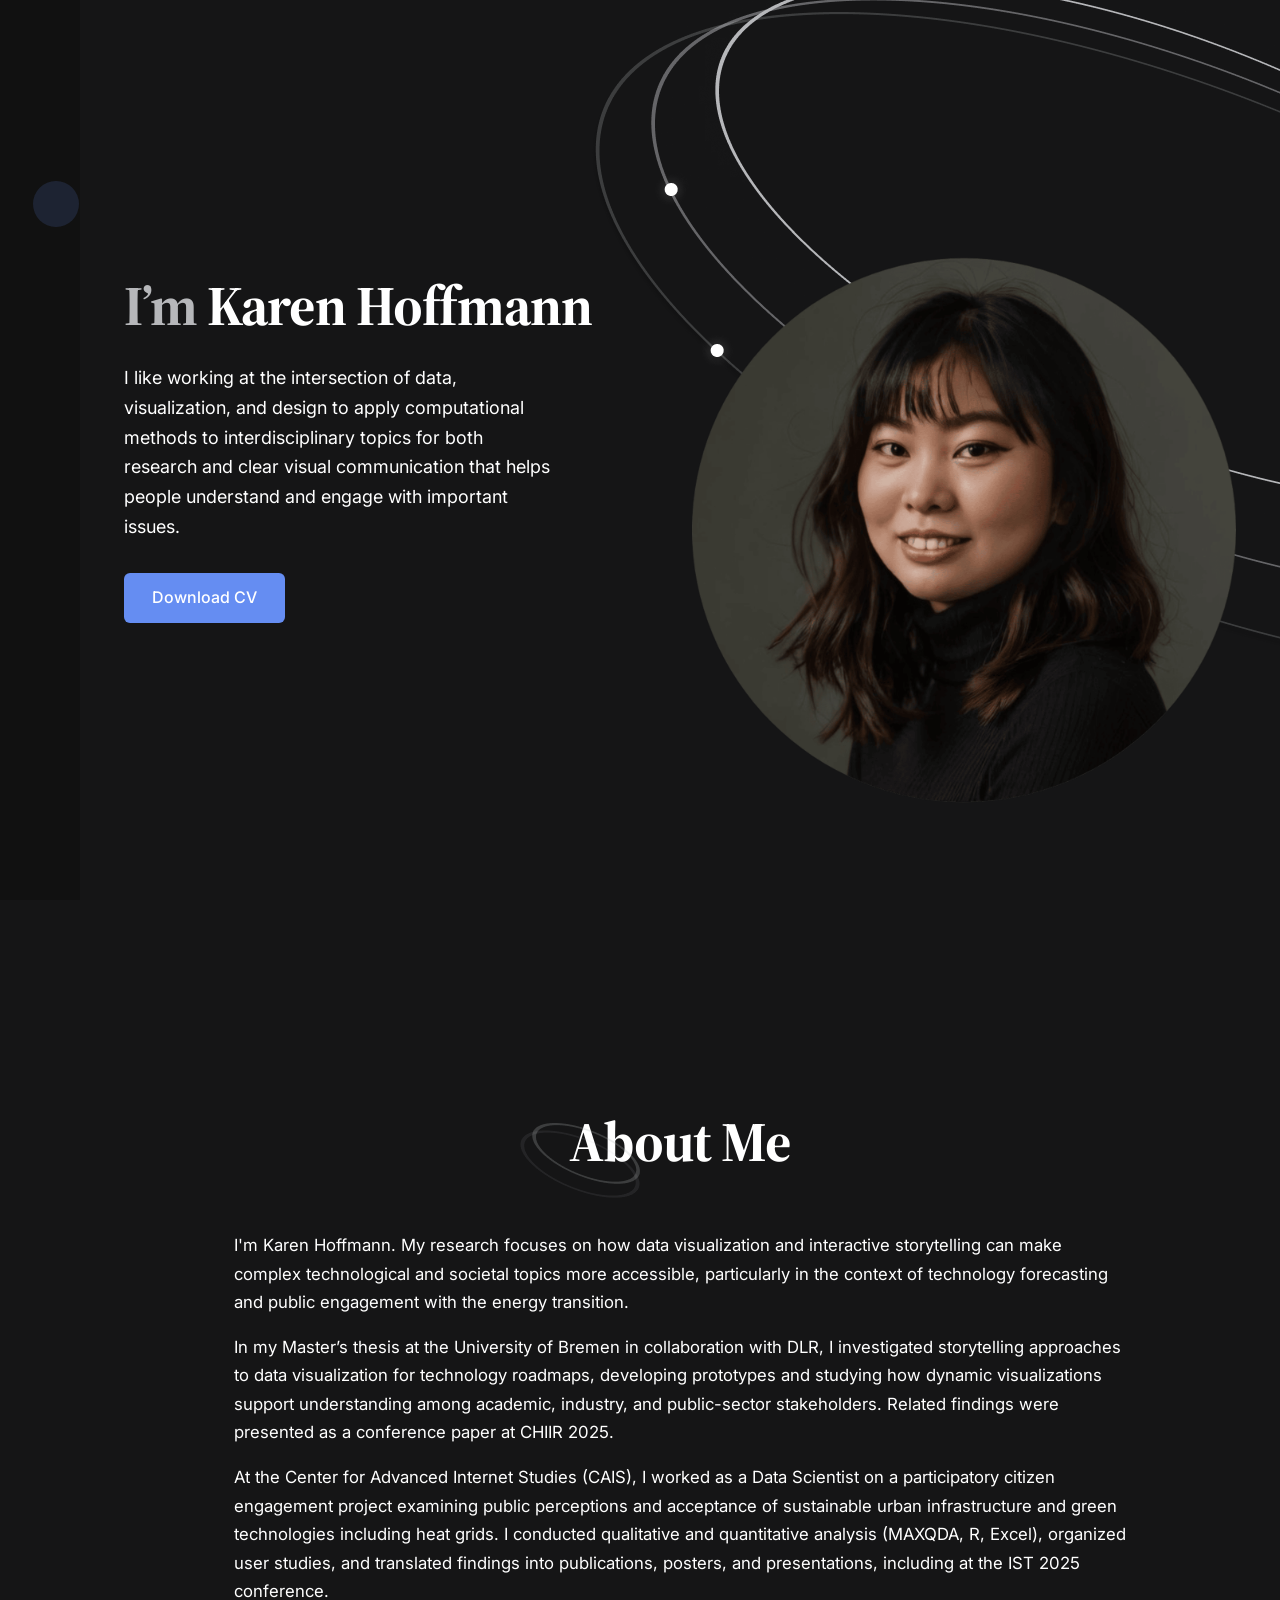
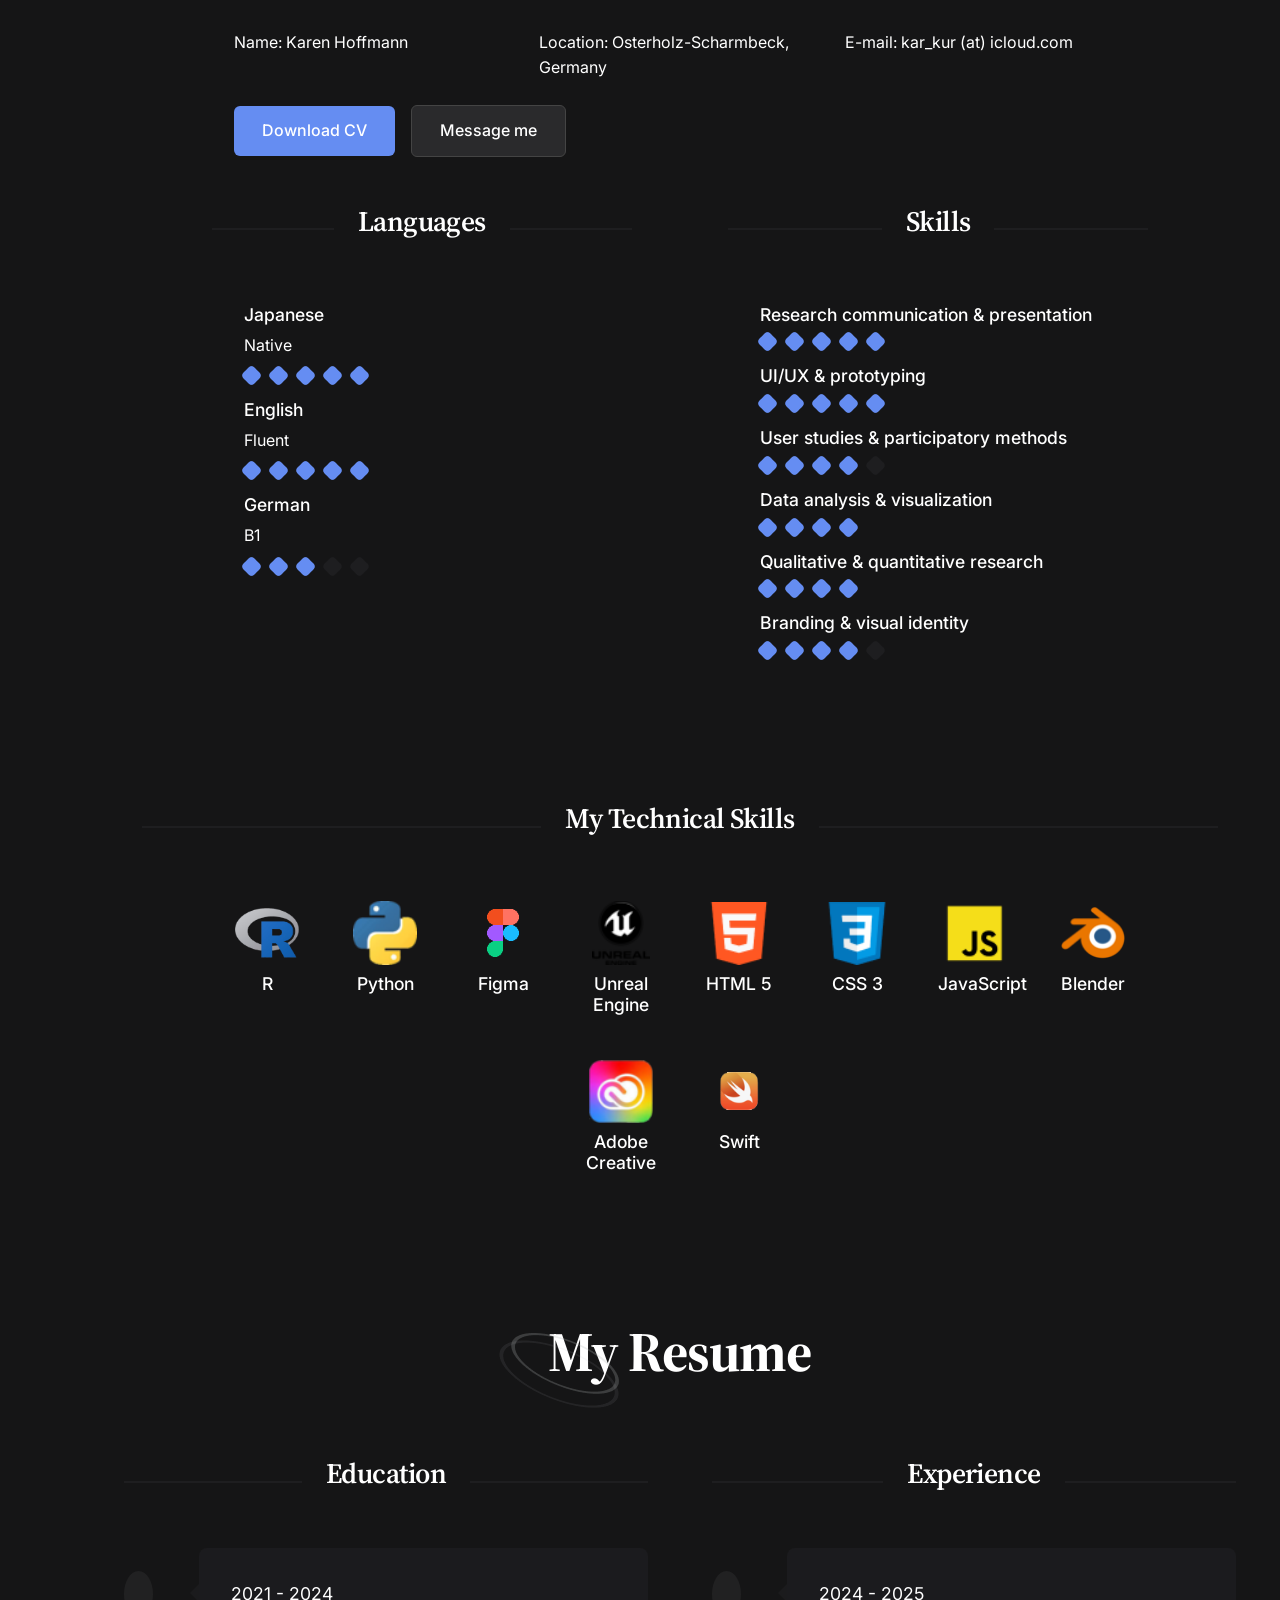
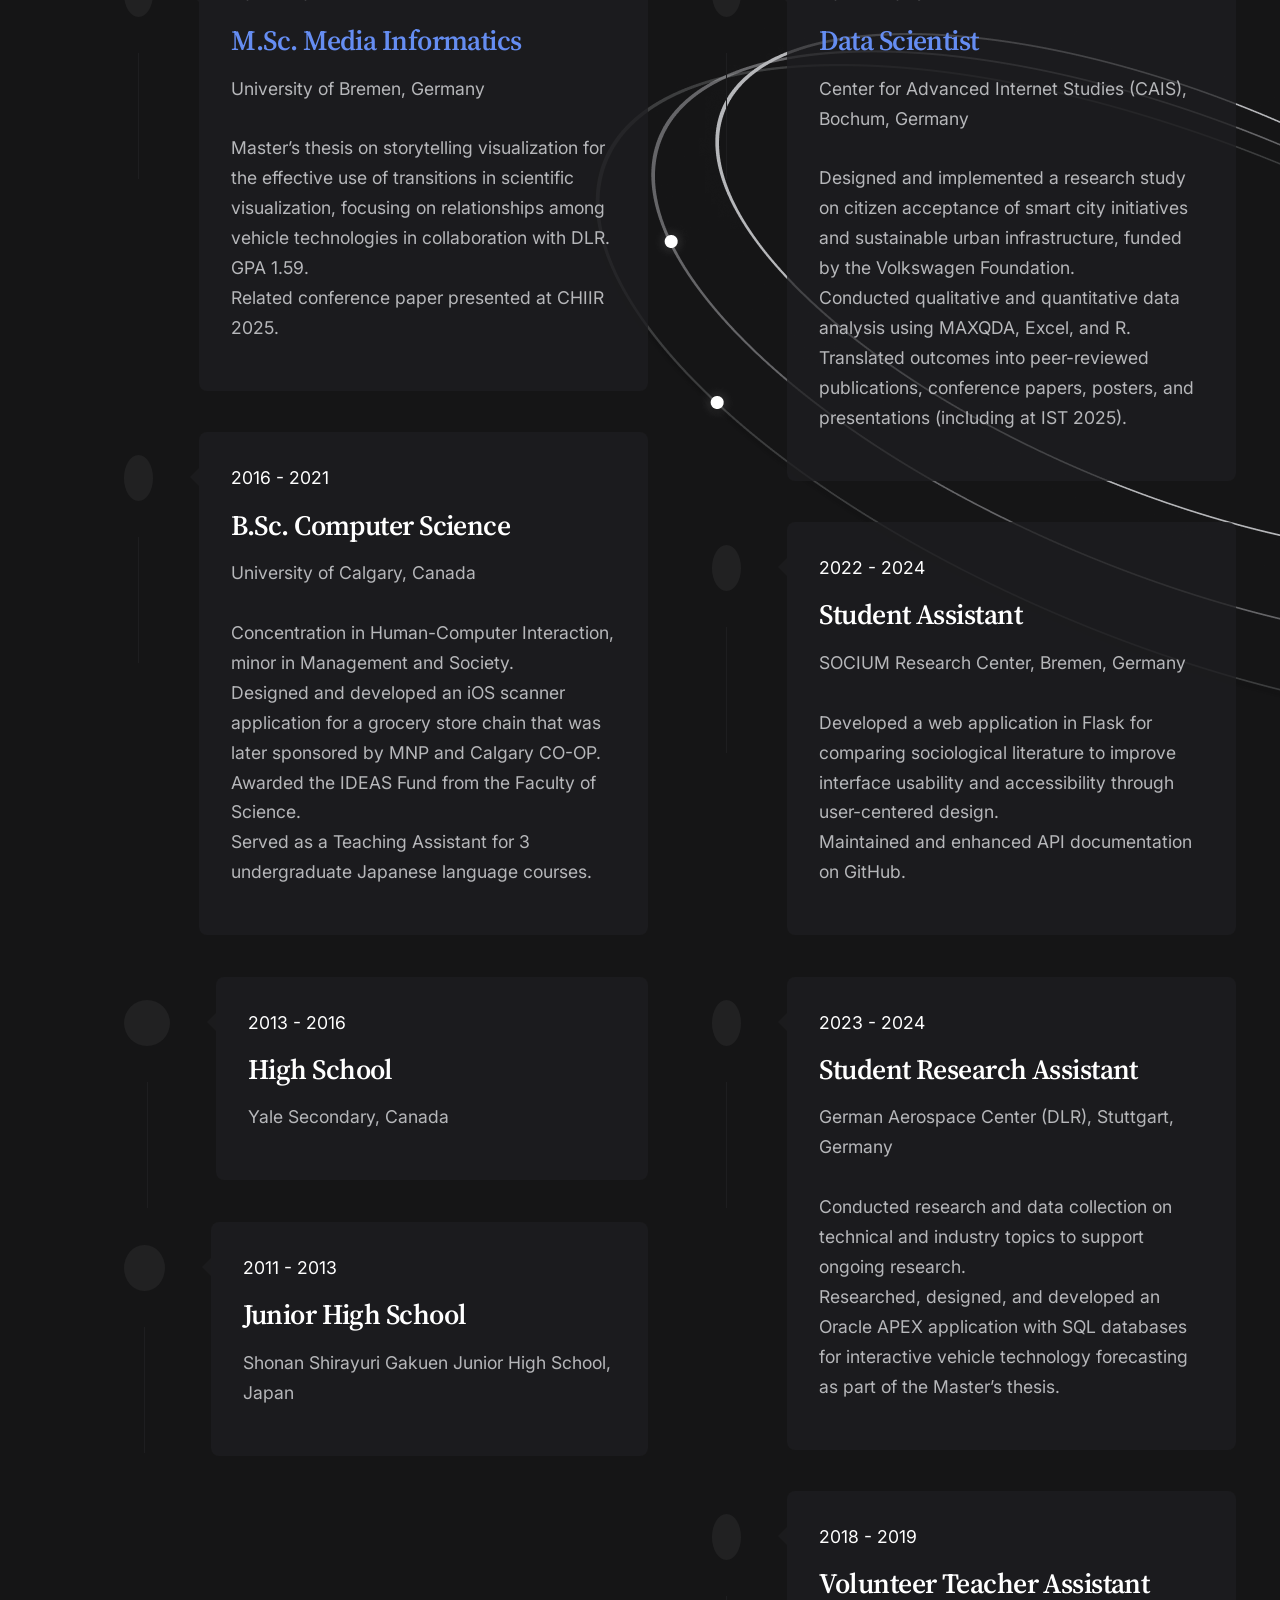
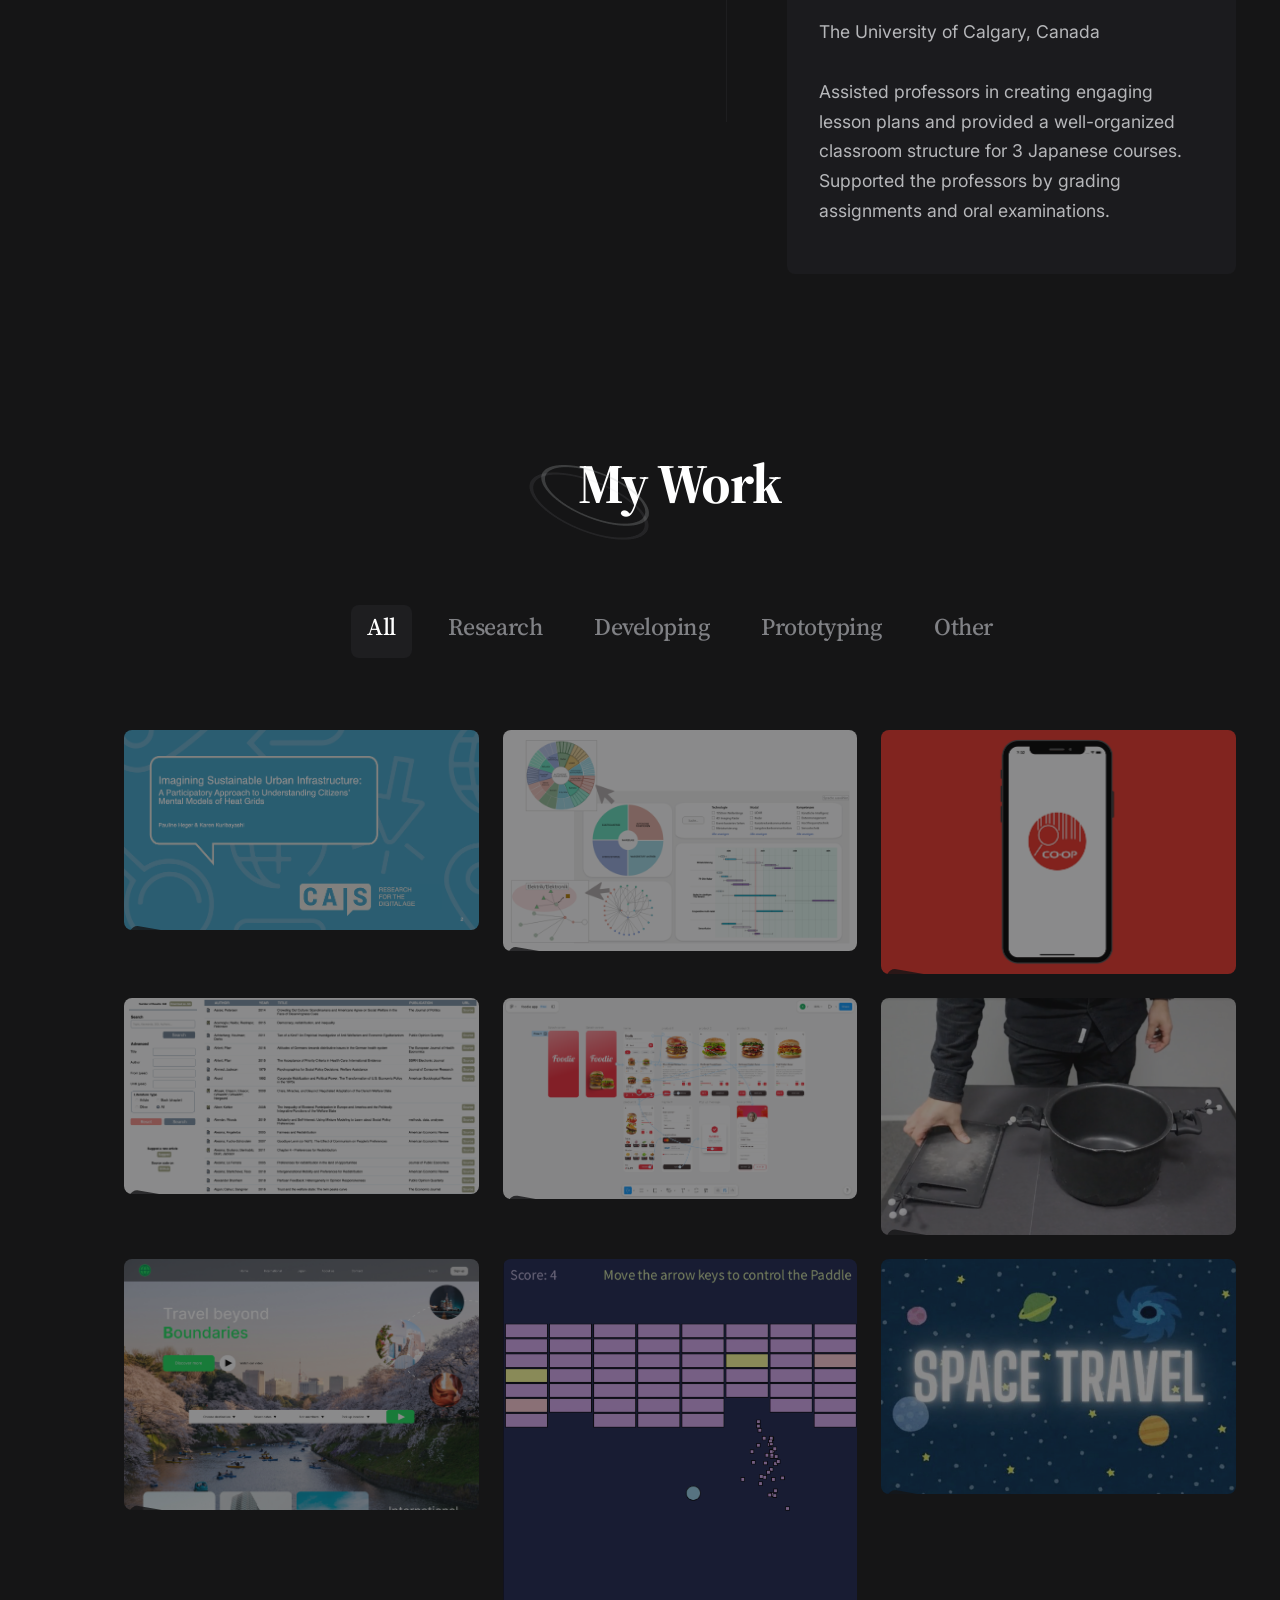
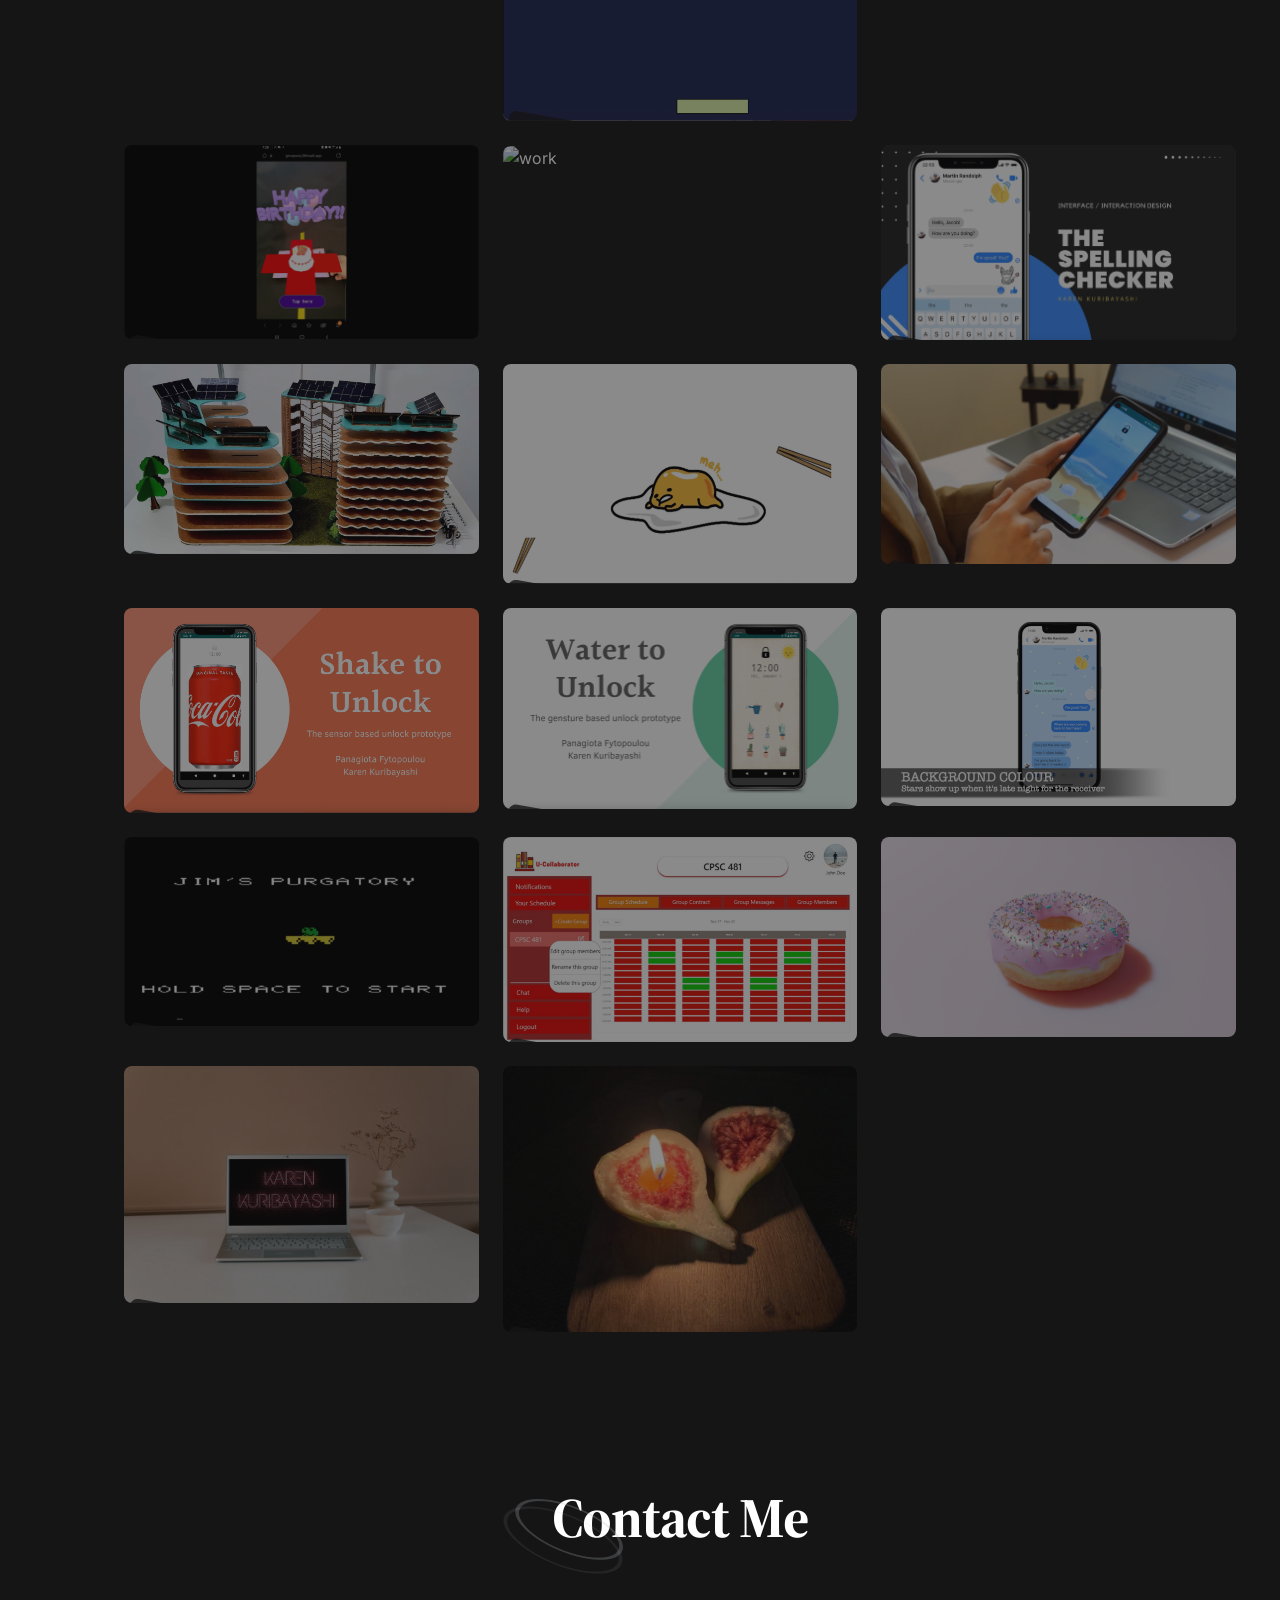
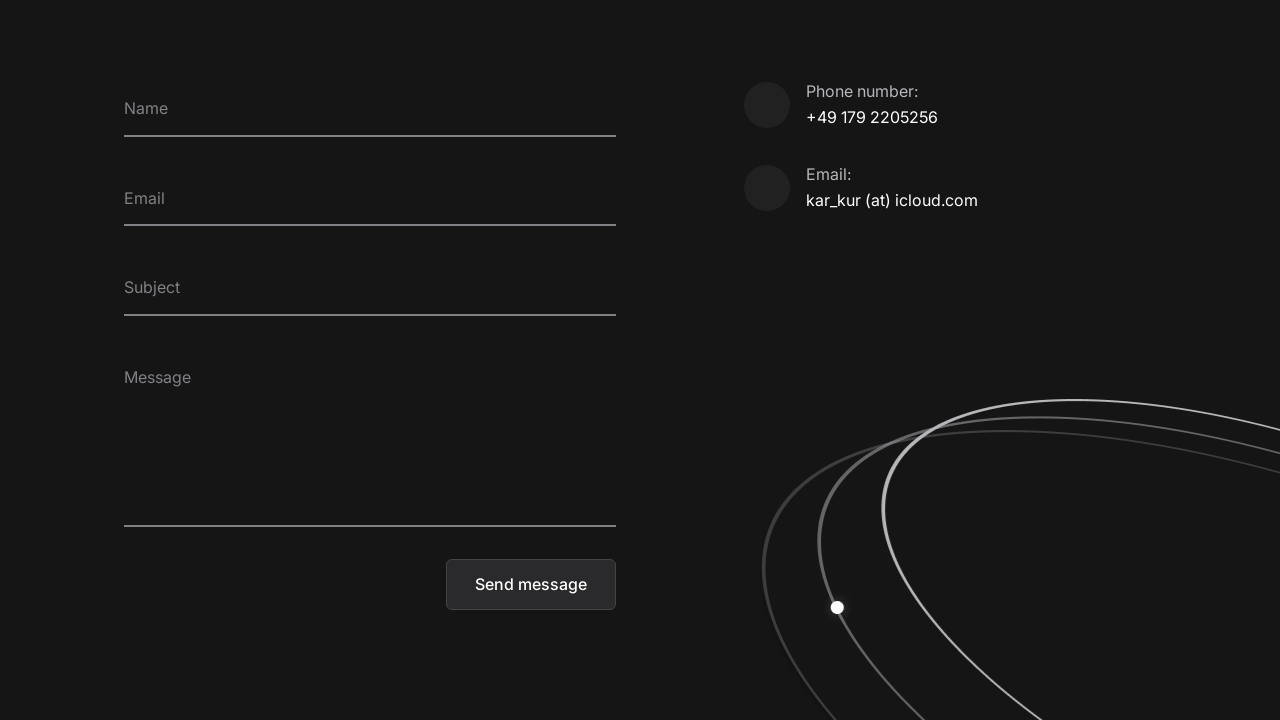
==== commit 65bd516b: "typos" ====
--- a/index.html
+++ b/index.html
@@ -65,7 +65,7 @@
                     <div class="col-lg-6 info">
                         <h1><span>I’m</span> Karen Hoffmann</h1>
                         <p>
-                            I like working at the intersection of data, visualization, and design — applying computational methods to interdisciplinary topics for both research and clear visual communication that helps people understand and engage with important issues.
+                            I like working at the intersection of data, visualization, and design to apply computational methods to interdisciplinary topics for both research and clear visual communication that helps people understand and engage with important issues.
                         </p>
                         <a class="btn-custom-blue" href="assets/files/cv.pdf" download>Download CV</a>
                     </div>
@@ -86,13 +86,13 @@
                 <div class="row justify-content-center">
                     <div class="col-lg-10">
                         <p class="lead">
-                            I'm Karen Hoffmann. My research focuses on how data visualization and interactive storytelling can make complex technological and societal topics more accessible — particularly in the context of technology forecasting and public engagement with the energy transition.
+                            I'm Karen Hoffmann. My research focuses on how data visualization and interactive storytelling can make complex technological and societal topics more accessible, particularly in the context of technology forecasting and public engagement with the energy transition.
                         </p>
                         <p>
-                            In my Master’s thesis at the University of Bremen (in collaboration with DLR), I investigated storytelling approaches to data visualization for technology roadmaps, developing prototypes and studying how dynamic visualizations support understanding among academic, industry, and public-sector stakeholders. Related findings were presented as a conference paper at CHIIR 2025.
+                            In my Master’s thesis at the University of Bremen in collaboration with DLR, I investigated storytelling approaches to data visualization for technology roadmaps, developing prototypes and studying how dynamic visualizations support understanding among academic, industry, and public-sector stakeholders. Related findings were presented as a conference paper at CHIIR 2025.
                         </p>
                         <p>
-                            At the Center for Advanced Internet Studies (CAIS), I worked as a Data Scientist on a participatory citizen engagement project examining public perceptions and acceptance of sustainable urban infrastructure and green technologies (including heat grids). I conducted qualitative and quantitative analysis (MAXQDA, R, Excel), organized user studies, and translated findings into publications, posters, and presentations, including at the IST 2025 conference.
+                            At the Center for Advanced Internet Studies (CAIS), I worked as a Data Scientist on a participatory citizen engagement project examining public perceptions and acceptance of sustainable urban infrastructure and green technologies including heat grids. I conducted qualitative and quantitative analysis (MAXQDA, R, Excel), organized user studies, and translated findings into publications, posters, and presentations, including at the IST 2025 conference.
                         </p>
                         <div class="row mt-4">
                             <div class="col-md-4">
@@ -175,10 +175,39 @@
                                 <h2>Skills</h2>
                             </header>
                             <ul class="items">
+                                                                <li class="item">
+                                    <h3>Research communication & presentation</h3>
+                                    <div class="rate">
+                                        <span class="fill"></span>
+                                        <span class="fill"></span>
+                                        <span class="fill"></span>
+                                        <span class="fill"></span>
+                                        <span class="fill"></span>
+                                    </div>
+                                </li>
+                                <li class="item">
+                                    <h3>UI/UX & prototyping</h3>
+                                    <div class="rate">
+                                        <span class="fill"></span>
+                                        <span class="fill"></span>
+                                        <span class="fill"></span>
+                                        <span class="fill"></span>
+                                        <span class="fill"></span>
+                                    </div>
+                                </li>
+                                <li class="item">
+                                    <h3>User studies & participatory methods</h3>
+                                    <div class="rate">
+                                        <span class="fill"></span>
+                                        <span class="fill"></span>
+                                        <span class="fill"></span>
+                                        <span class="fill"></span>
+                                        <span></span>
+                                    </div>
+                                </li>
                                 <li class="item">
                                     <h3>Data analysis & visualization</h3>
                                     <div class="rate">
-                                        <span class="fill"></span>
                                         <span class="fill"></span>
                                         <span class="fill"></span>
                                         <span class="fill"></span>
@@ -192,39 +221,9 @@
                                         <span class="fill"></span>
                                         <span class="fill"></span>
                                         <span class="fill"></span>
-                                        <span class="fill"></span>
                                     </div>
                                 </li>
-                                <li class="item">
-                                    <h3>Research communication & presentation</h3>
-                                    <div class="rate">
-                                        <span class="fill"></span>
-                                        <span class="fill"></span>
-                                        <span class="fill"></span>
-                                        <span class="fill"></span>
-                                        <span class="fill"></span>
-                                    </div>
-                                </li>
-                                <li class="item">
-                                    <h3>UI/UX & prototyping</h3>
-                                    <div class="rate">
-                                        <span class="fill"></span>
-                                        <span class="fill"></span>
-                                        <span class="fill"></span>
-                                        <span class="fill"></span>
-                                        <span class="fill"></span>
-                                    </div>
-                                </li>
-                                <li class="item">
-                                    <h3>User studies & participatory methods</h3>
-                                    <div class="rate">
-                                        <span class="fill"></span>
-                                        <span class="fill"></span>
-                                        <span class="fill"></span>
-                                        <span class="fill"></span>
-                                        <span></span>
-                                    </div>
-                                </li>
+
                                 <li class="item">
                                     <h3>Branding & visual identity</h3>
                                     <div class="rate">
@@ -314,7 +313,7 @@
                                     <p>University of Bremen, Germany
                                         <br>
                                         <br>
-                                        Master’s thesis on storytelling visualization for the effective use of transitions in scientific visualization, focusing on relationships among vehicle technologies (in collaboration with DLR). GPA 1.59.
+                                        Master’s thesis on storytelling visualization for the effective use of transitions in scientific visualization, focusing on relationships among vehicle technologies in collaboration with DLR. GPA 1.59.
                                         <br>
                                         Related conference paper presented at CHIIR 2025.
                                     </p>
@@ -332,7 +331,7 @@
                                         <br>
                                         Concentration in Human-Computer Interaction, minor in Management and Society.
                                         <br>
-                                        Designed and developed an iOS scanner application for a grocery store chain (sponsored by MNP and Calgary CO-OP).
+                                        Designed and developed an iOS scanner application for a grocery store chain that was later sponsored by MNP and Calgary CO-OP.
                                         <br>
                                         Awarded the IDEAS Fund from the Faculty of Science.
                                         <br>
@@ -414,23 +413,6 @@
                                         Conducted research and data collection on technical and industry topics to support ongoing research.
                                         <br>
                                         Researched, designed, and developed an Oracle APEX application with SQL databases for interactive vehicle technology forecasting as part of the Master’s thesis.
-                                    </p>
-                                </div>
-                            </div>
-                            <div class="item">
-                                <div class="icon">
-                                    <i class="las la-briefcase"></i>
-                                </div>
-                                <div class="box">
-                                    <span class="year">2019 - 2020</span>
-                                    <h2 class="title">iOS Developer for a Project CO-OP Scanner</h2>
-                                    <p> The University of Calgary, MNP, and Calgary CO-OP, Canada
-                                        <br>
-                                        <br>
-                                        Designed and developed a scanner application that improves business performance and client satisfaction of
-                                        a grocery store chain.
-                                        Succeeded in pitching project to Calgary CO-OP, and got sponsored to complete work in
-                                        partnership with MNP.
                                     </p>
                                 </div>
                             </div>
@@ -487,7 +469,7 @@
                             data-title="Public Perceptions of the Energy Transition"
                             data-description="Data Scientist at the Center for Advanced Internet Studies (CAIS). 
                             Designed and implemented a research study on citizen acceptance of smart city initiatives and sustainable urban infrastructure (including heat grids), 
-                            funded by the Volkswagen Foundation. Conducted qualitative and quantitative analysis using MAXQDA, Excel, and R; organized user studies; and translated findings 
+                            Funded by the Volkswagen Foundation. Conducted qualitative and quantitative analysis using MAXQDA, Excel, and R; organized user studies; and translated findings 
                             into peer-reviewed publications, conference papers, posters, and presentations (including at IST 2025)."
                             data-client="Center for Advanced Internet Studies (CAIS)"
                             data-completed="2025"
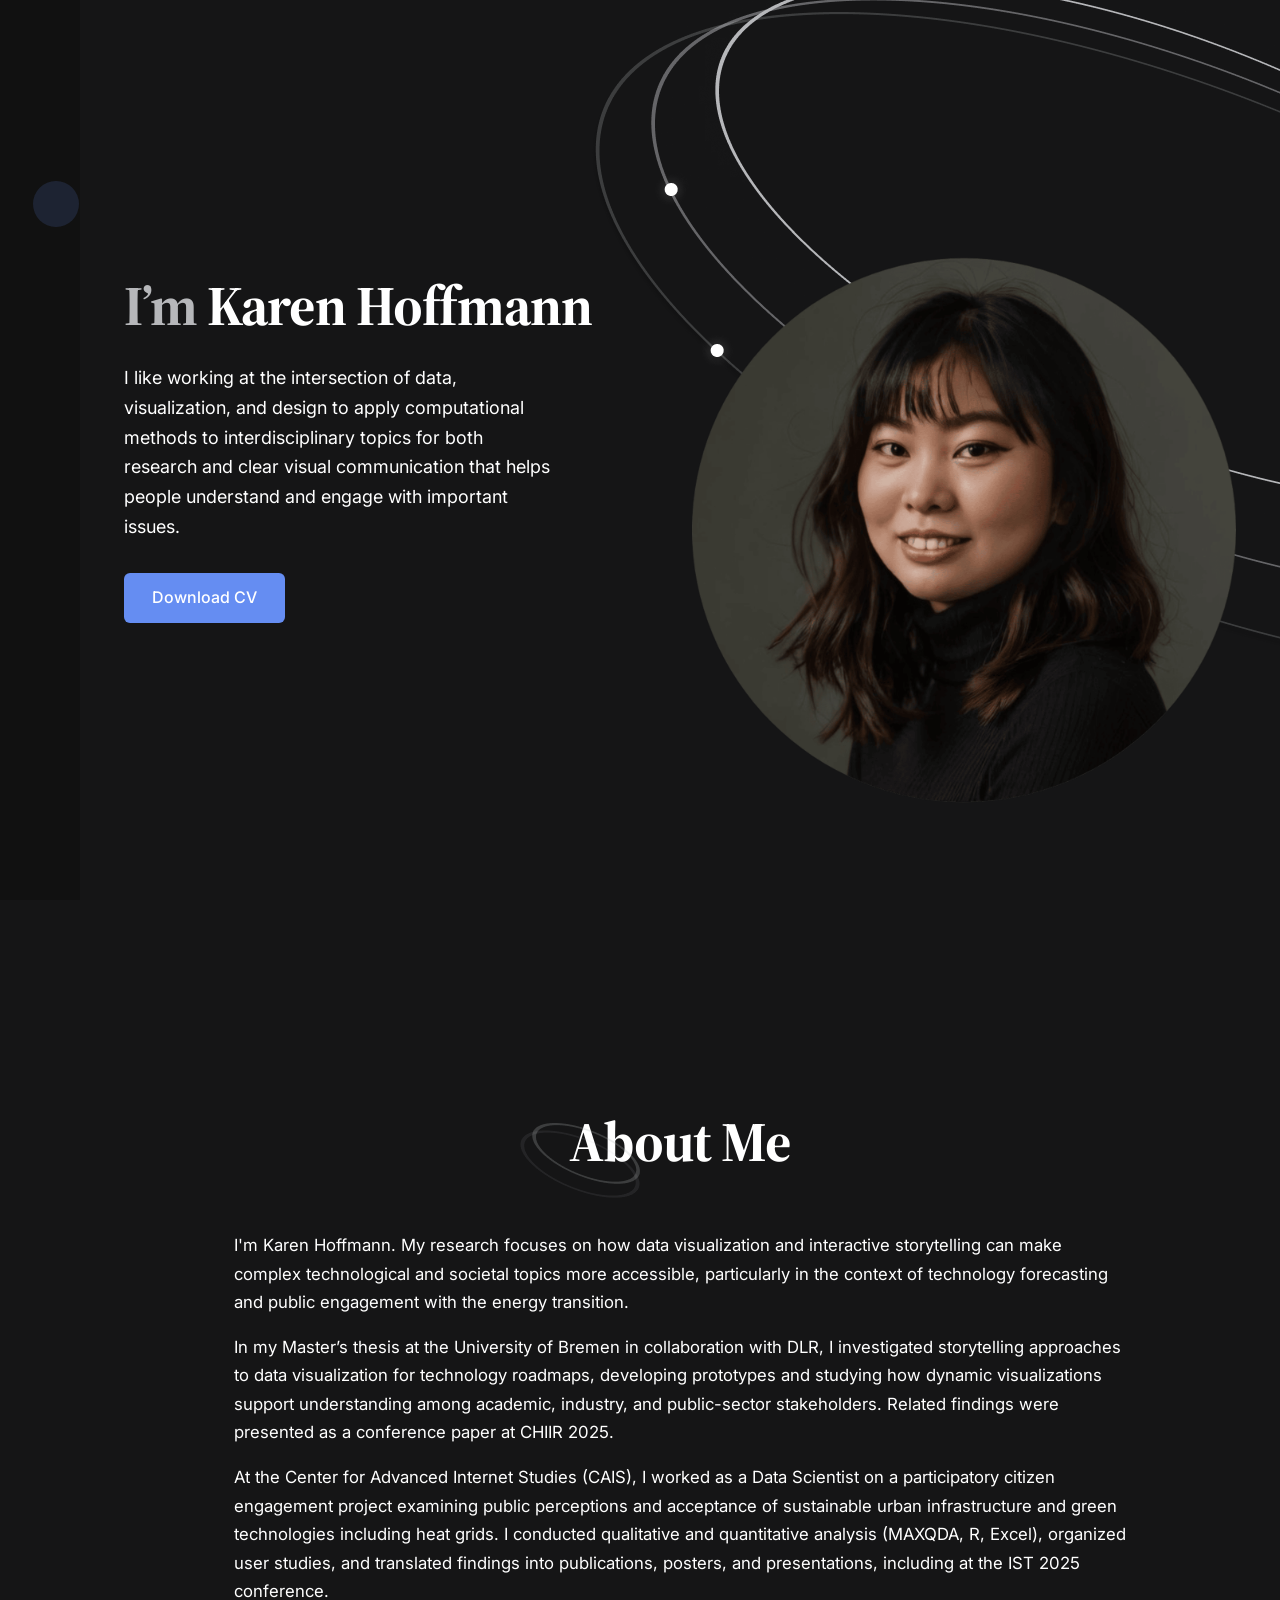
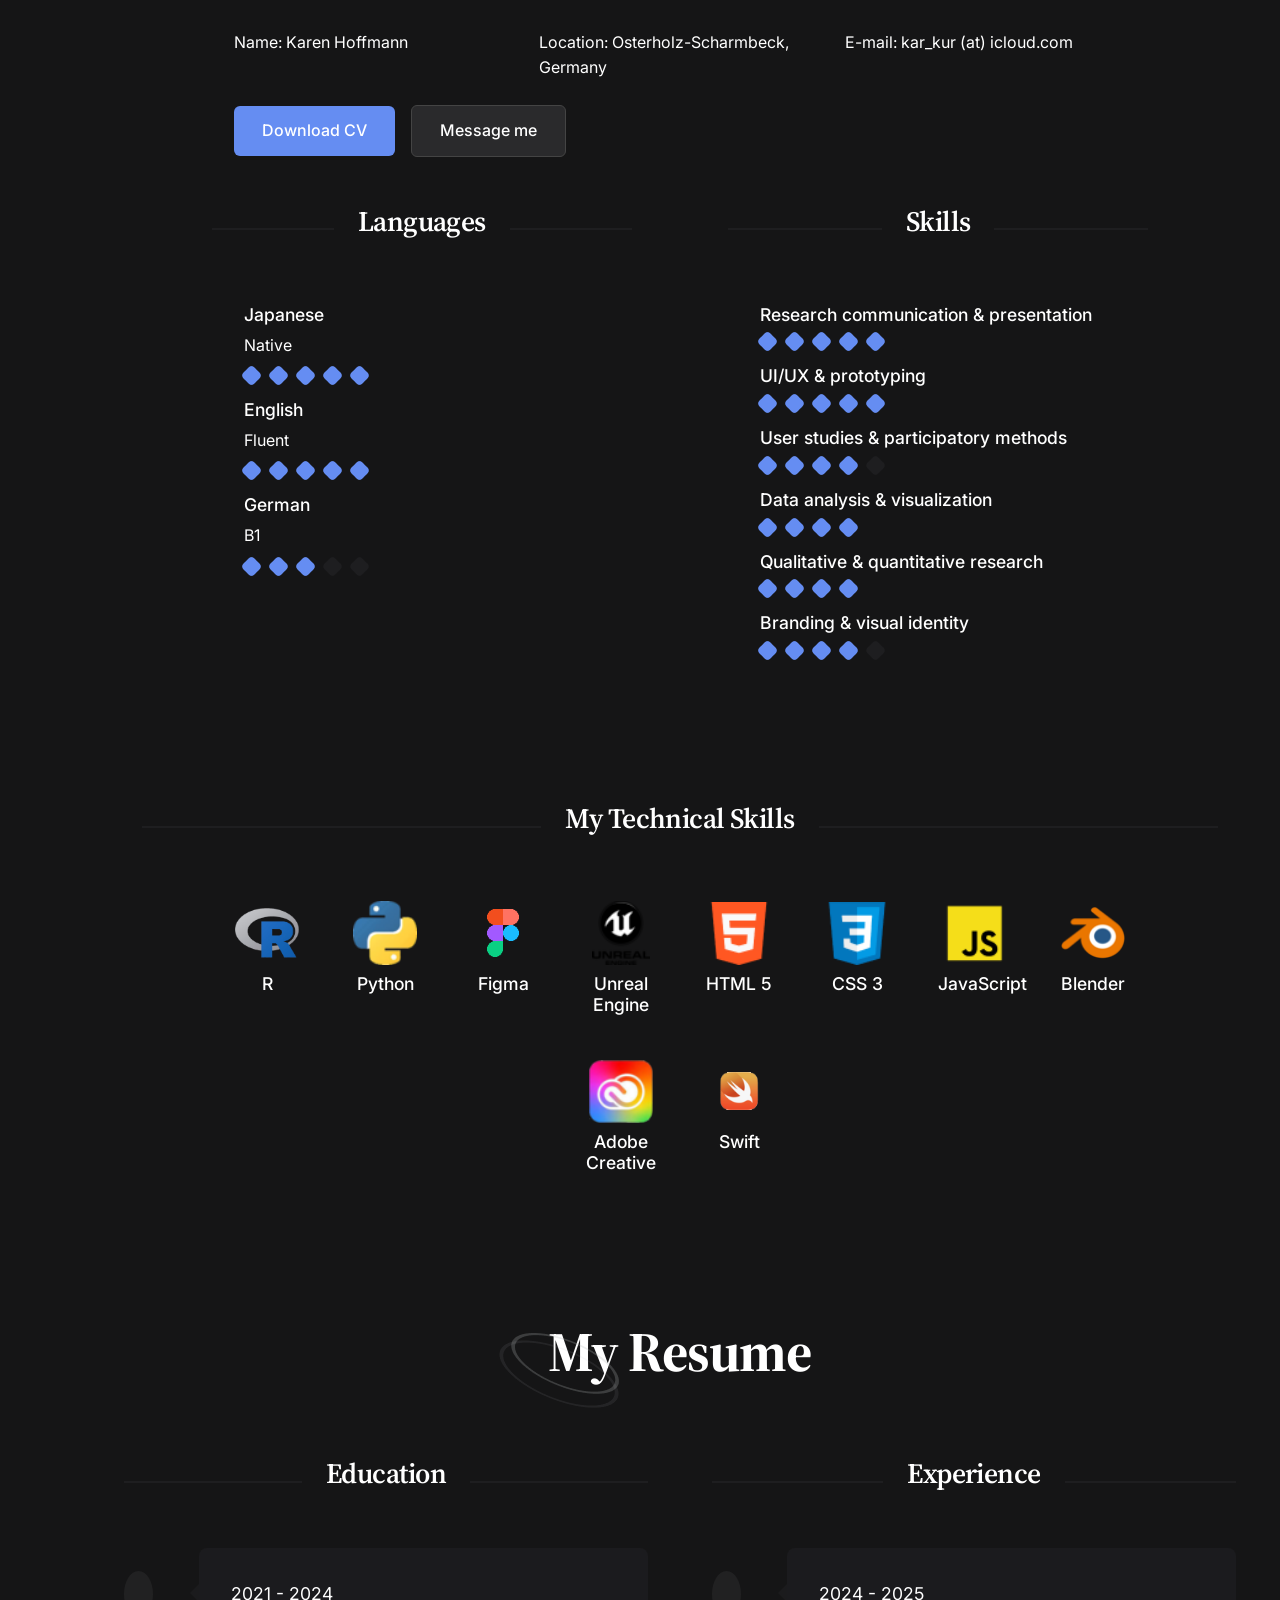
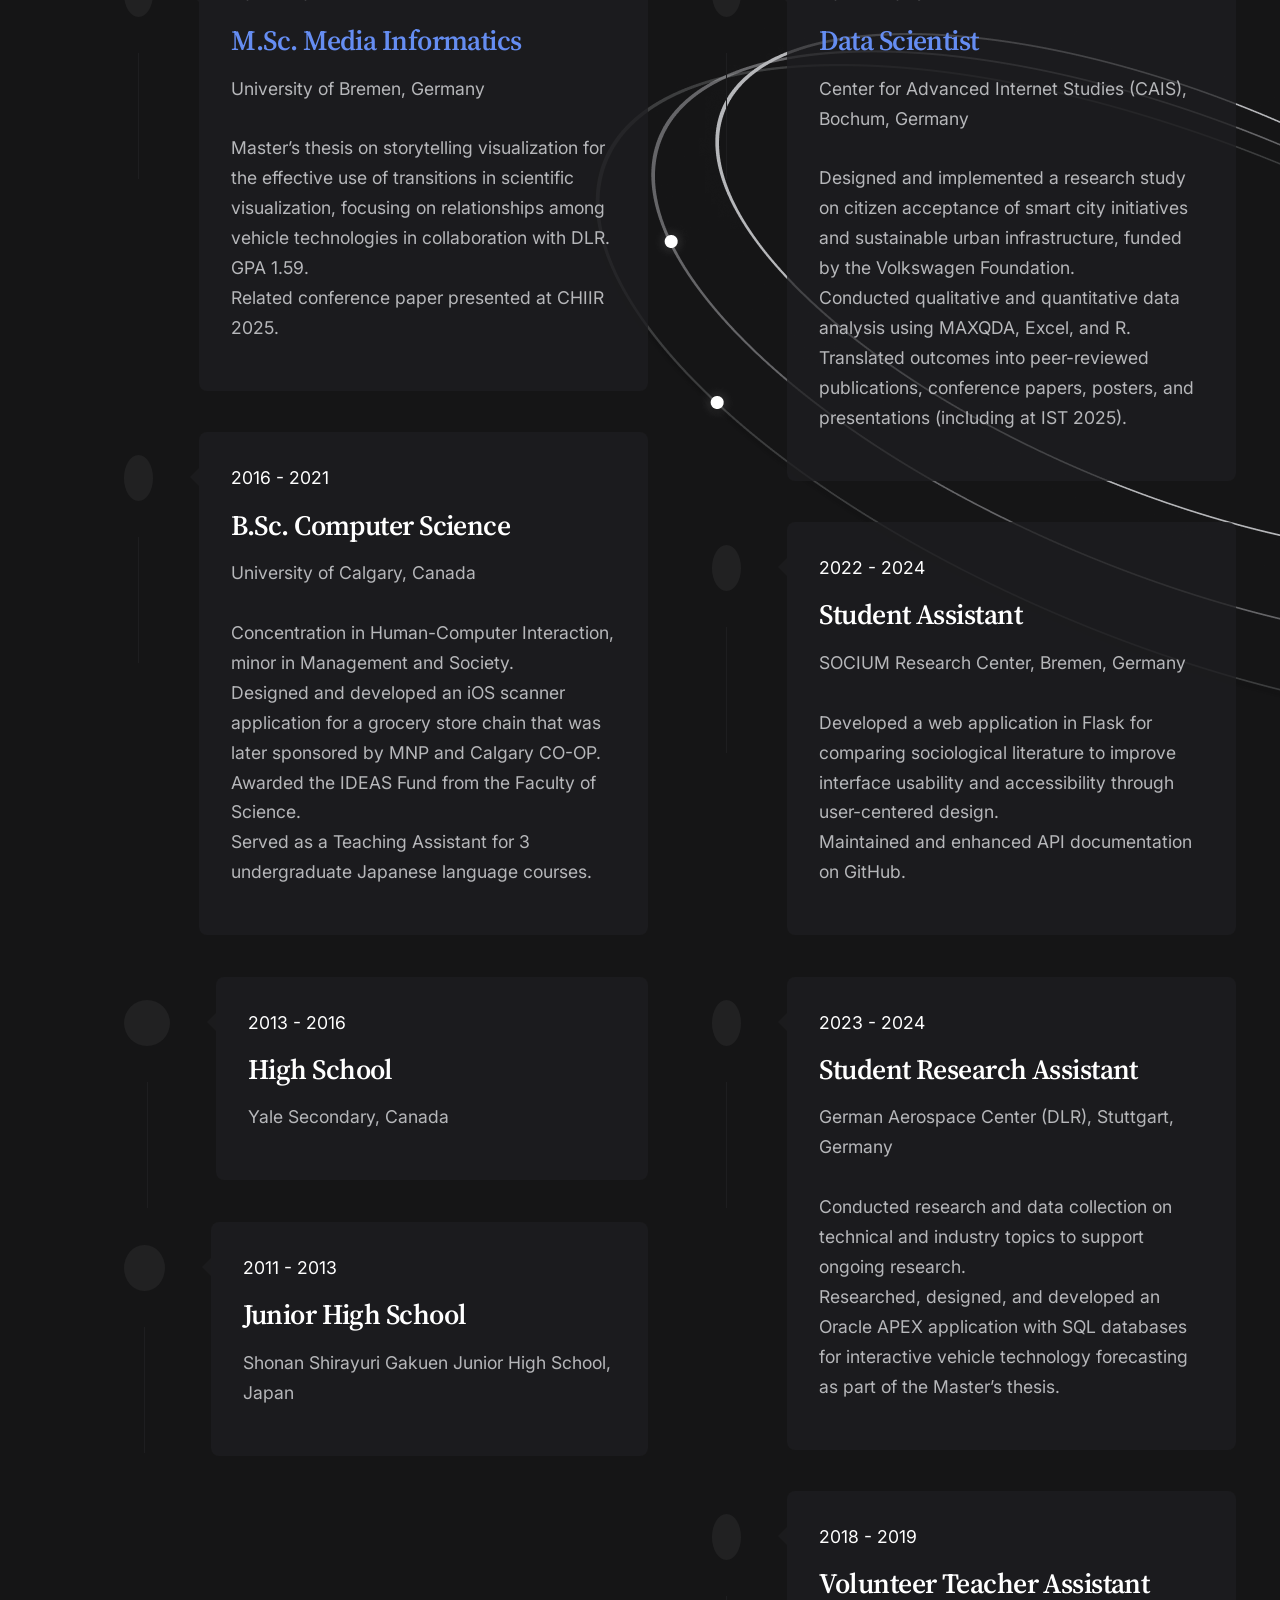
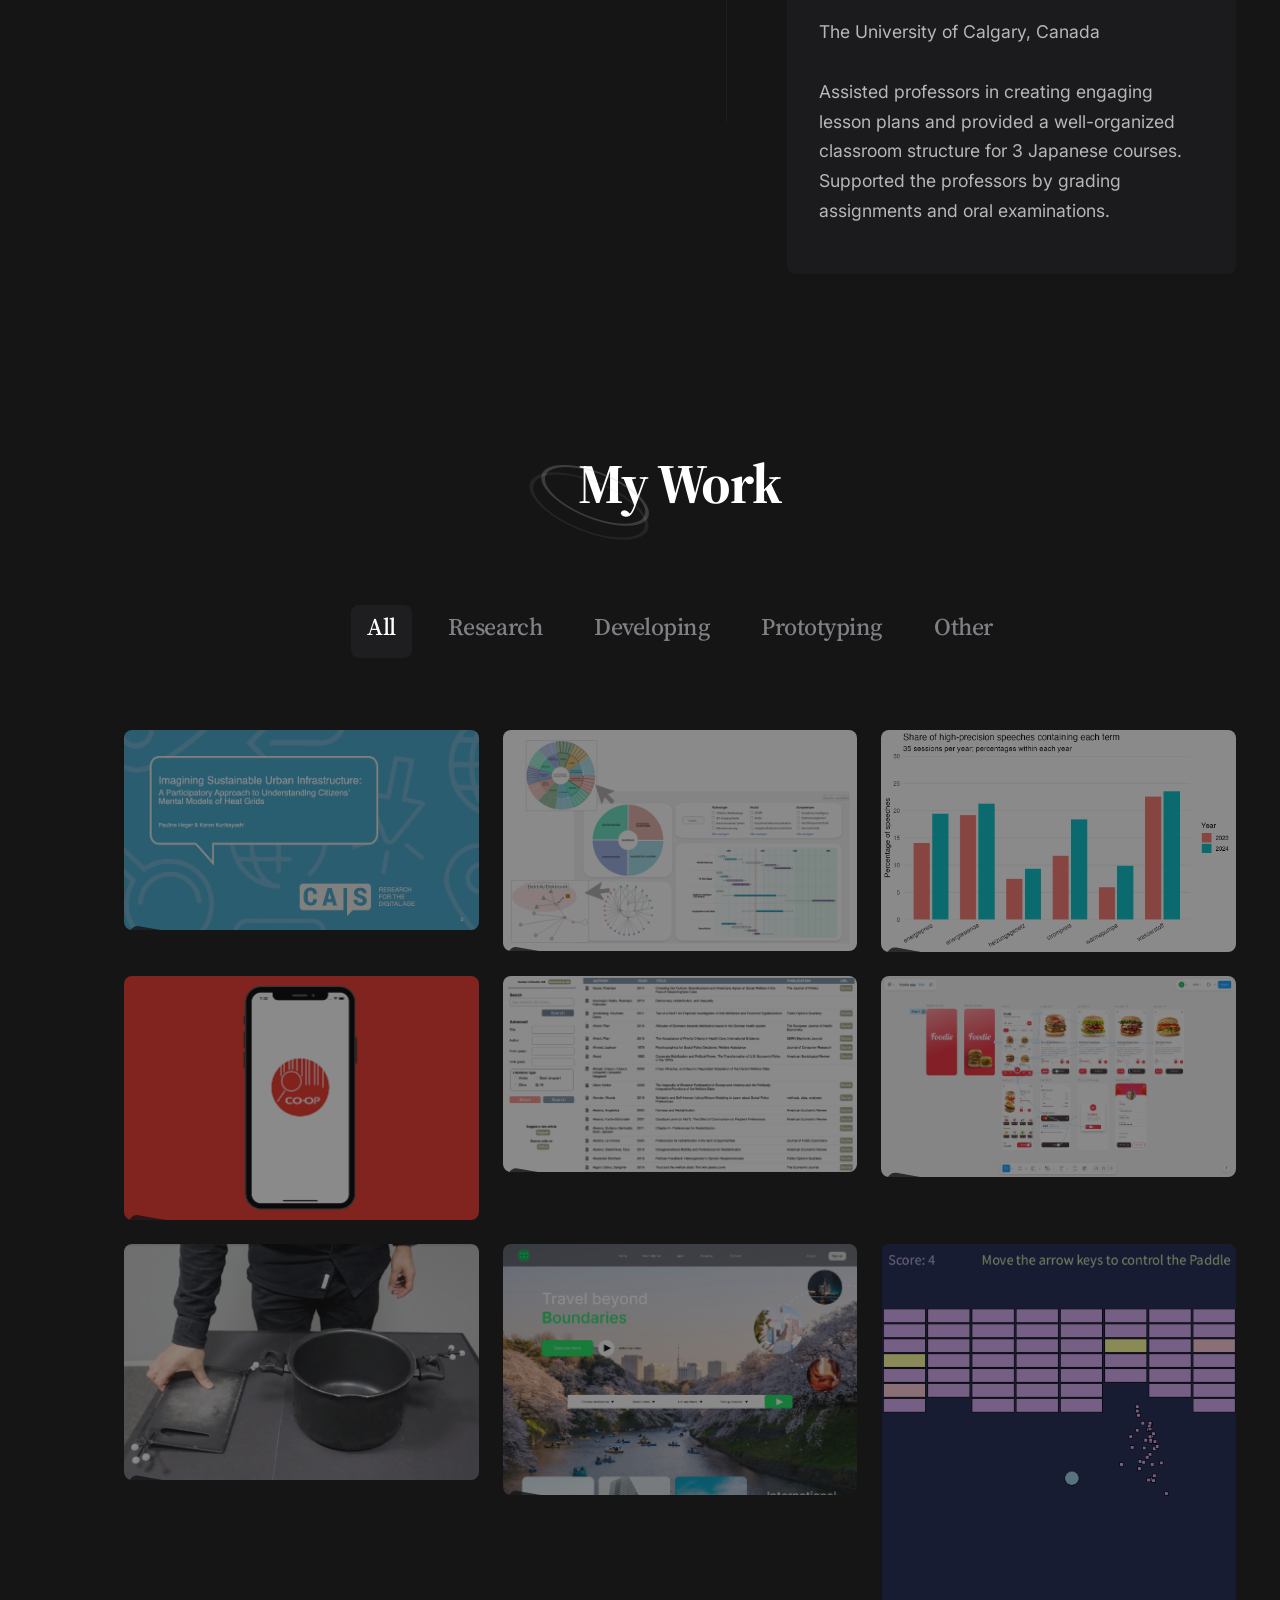
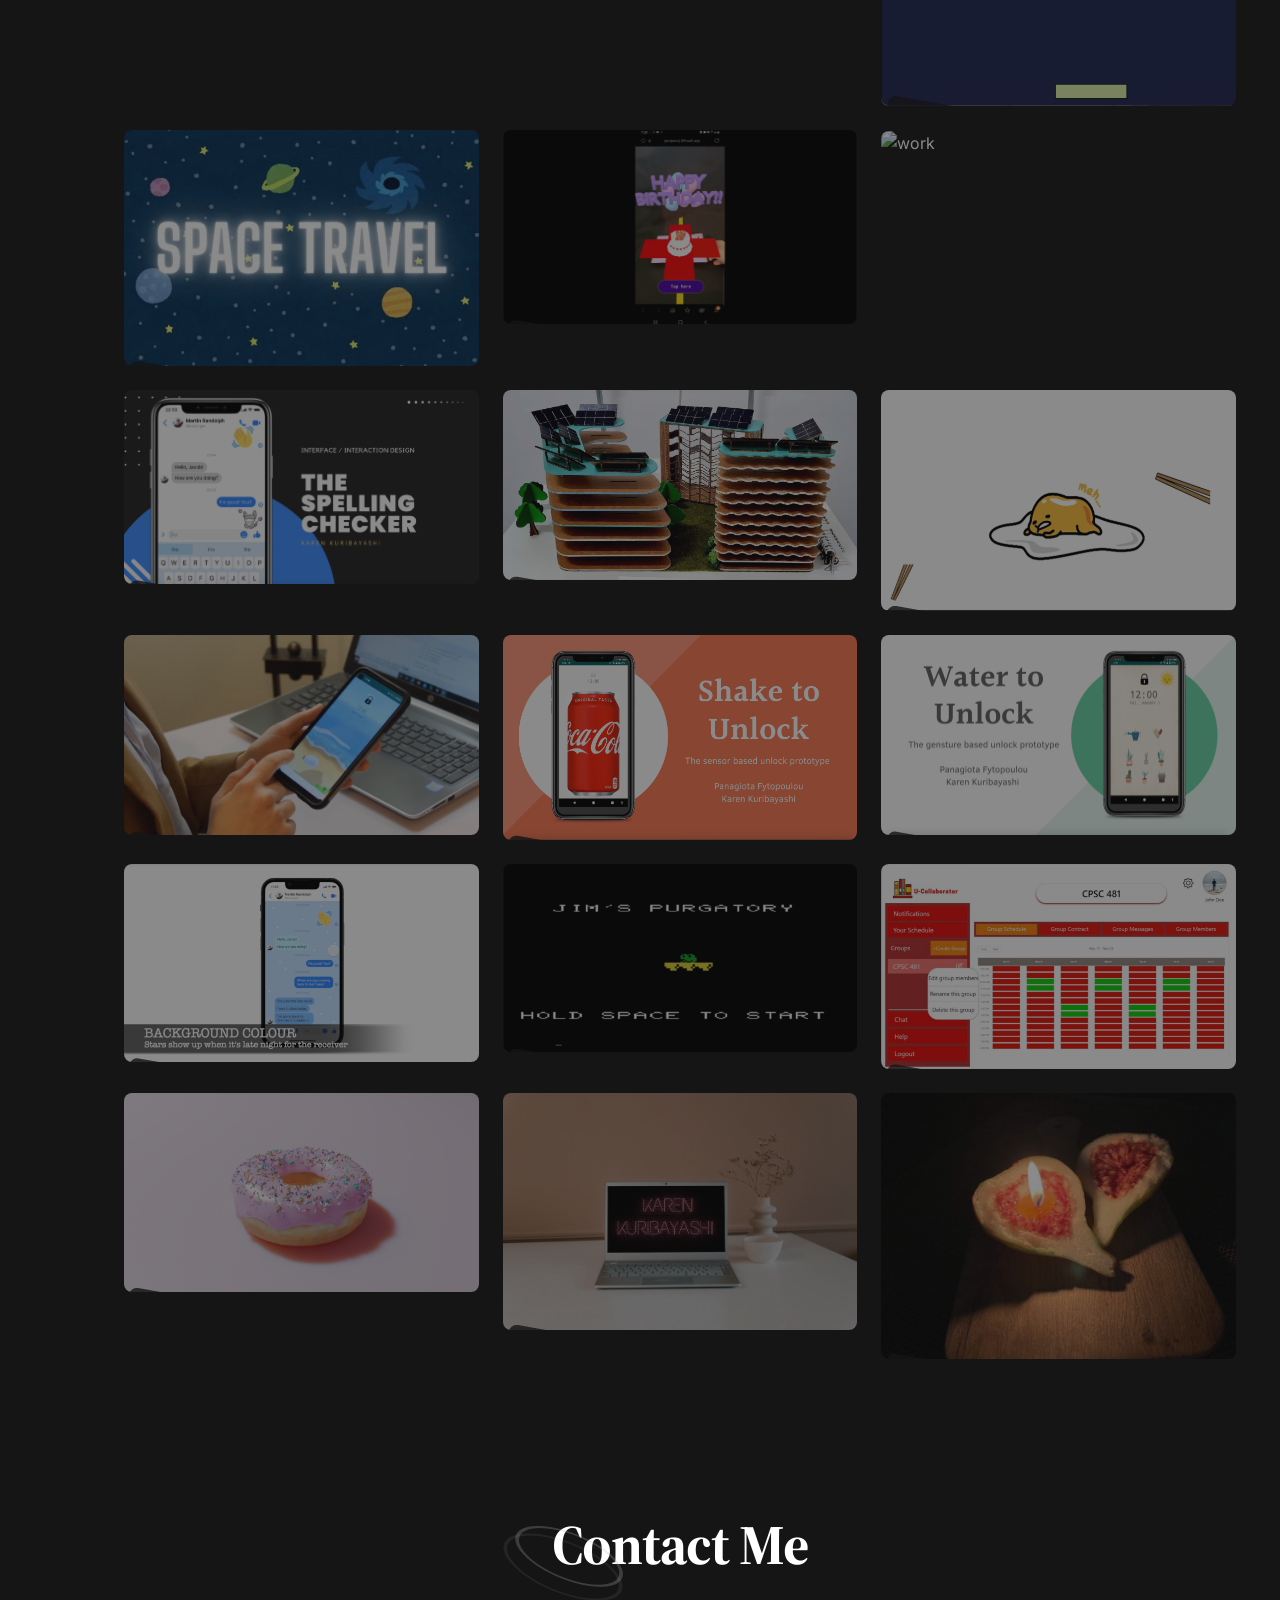
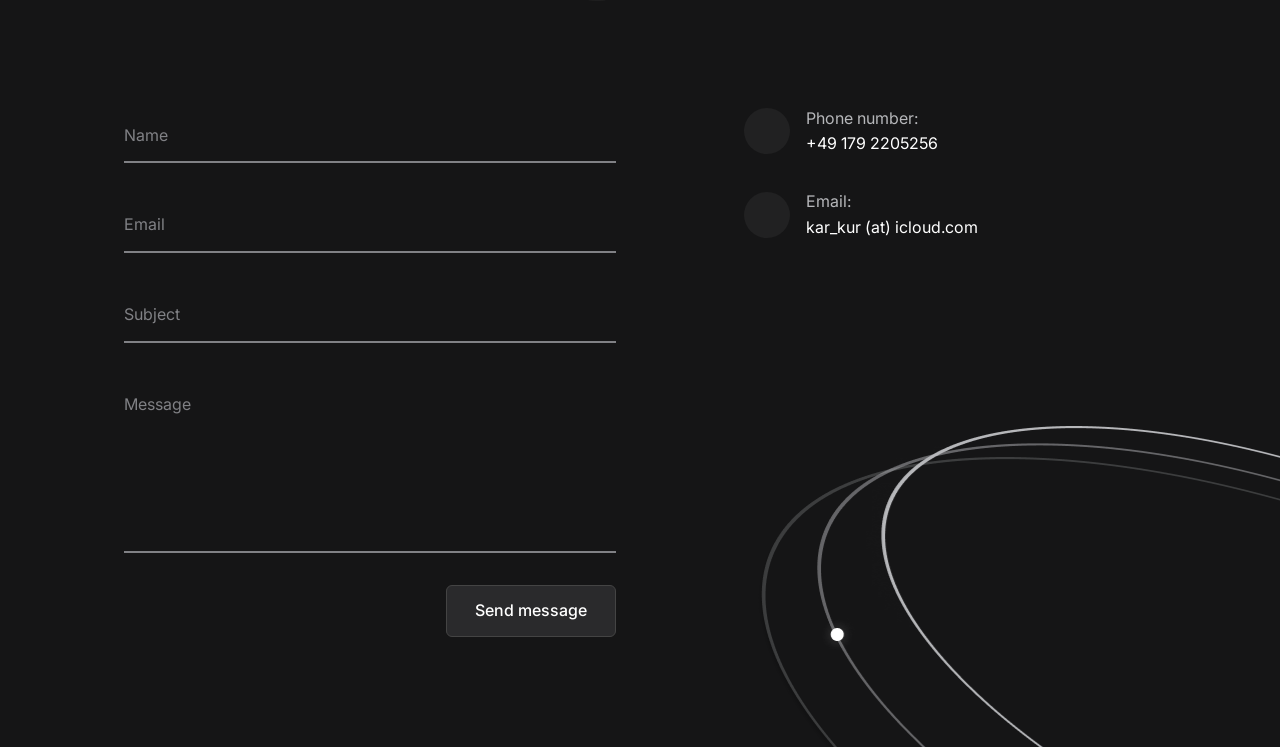
==== commit 8b4dfbbb: "adding a project" ====
--- a/index.html
+++ b/index.html
@@ -497,6 +497,19 @@
                             <img src="assets/images/works/dlr.png" alt="work">
                         </div>
                     </div>
+                    <div class="col-sm-6 col-lg-4 item" data-groups='["Research"]'>
+                    <div 
+                        class="wrap"
+                        data-image="assets/images/works/comp.png"
+                        data-title="Energy Transition Discourse in the Bundestag"
+                        data-description="Computational analysis of German parliamentary discourse on the energy transition (2023–2024). Used NLP and a custom R pipeline to extract, filter, and analyse Bundestag plenary speeches. Tracked changes in topical emphasis and party-specific framing."
+                        data-client="Independent Research"
+                        data-completed="2026"
+                        data-skills="Computational Social Science, R"
+                        data-project-link="energy-discourse.html">
+                        <img src="assets/images/works/keyword_shares_2023_2024.png" alt="Energy Transition Discourse">
+                    </div>
+                </div>
                     <div class="col-sm-6 col-lg-4 item" data-groups='["Developing"]'>
                         <div 
                             class="wrap"
@@ -525,6 +538,7 @@
                             <img src="assets/images/works/9.png" alt="work">
                         </div>
                     </div>
+                    
                     <div class="col-sm-6 col-lg-4 item" data-groups='["Prototyping"]'>
                         <div 
                             class="wrap"
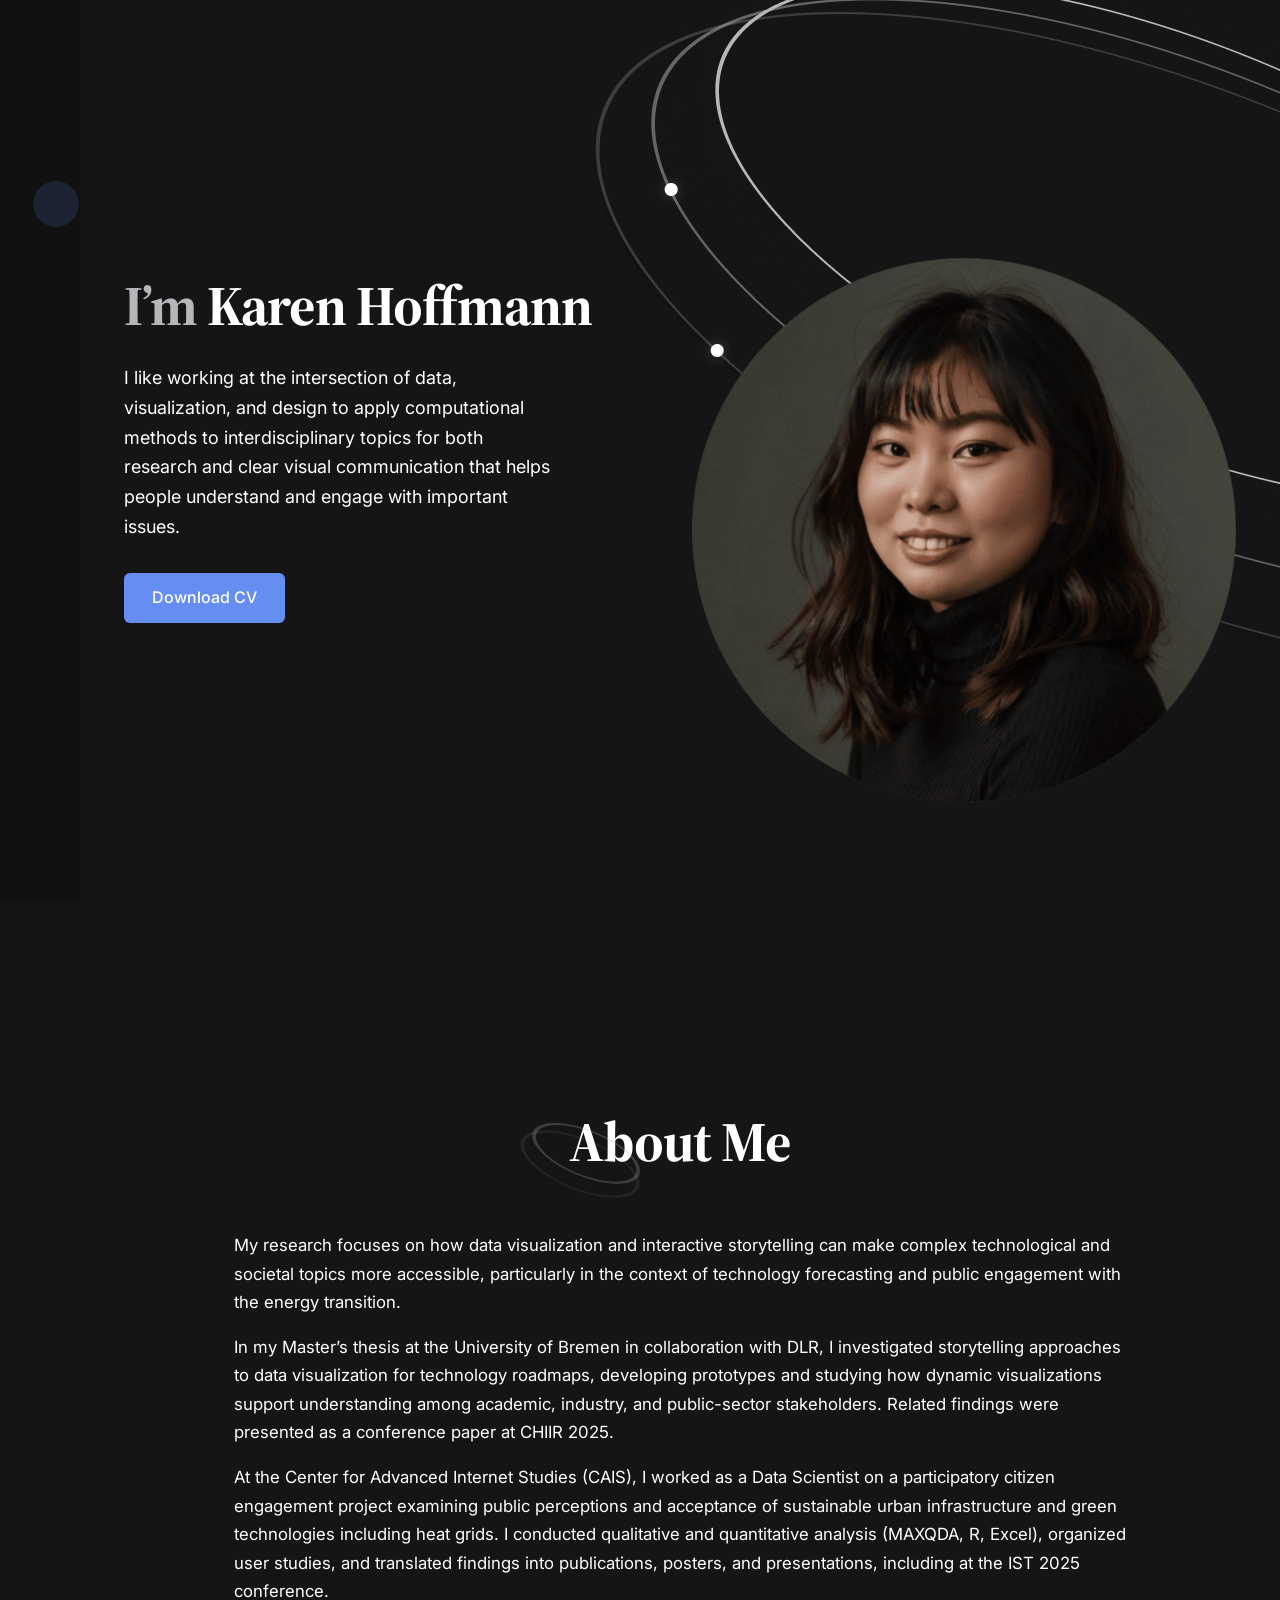
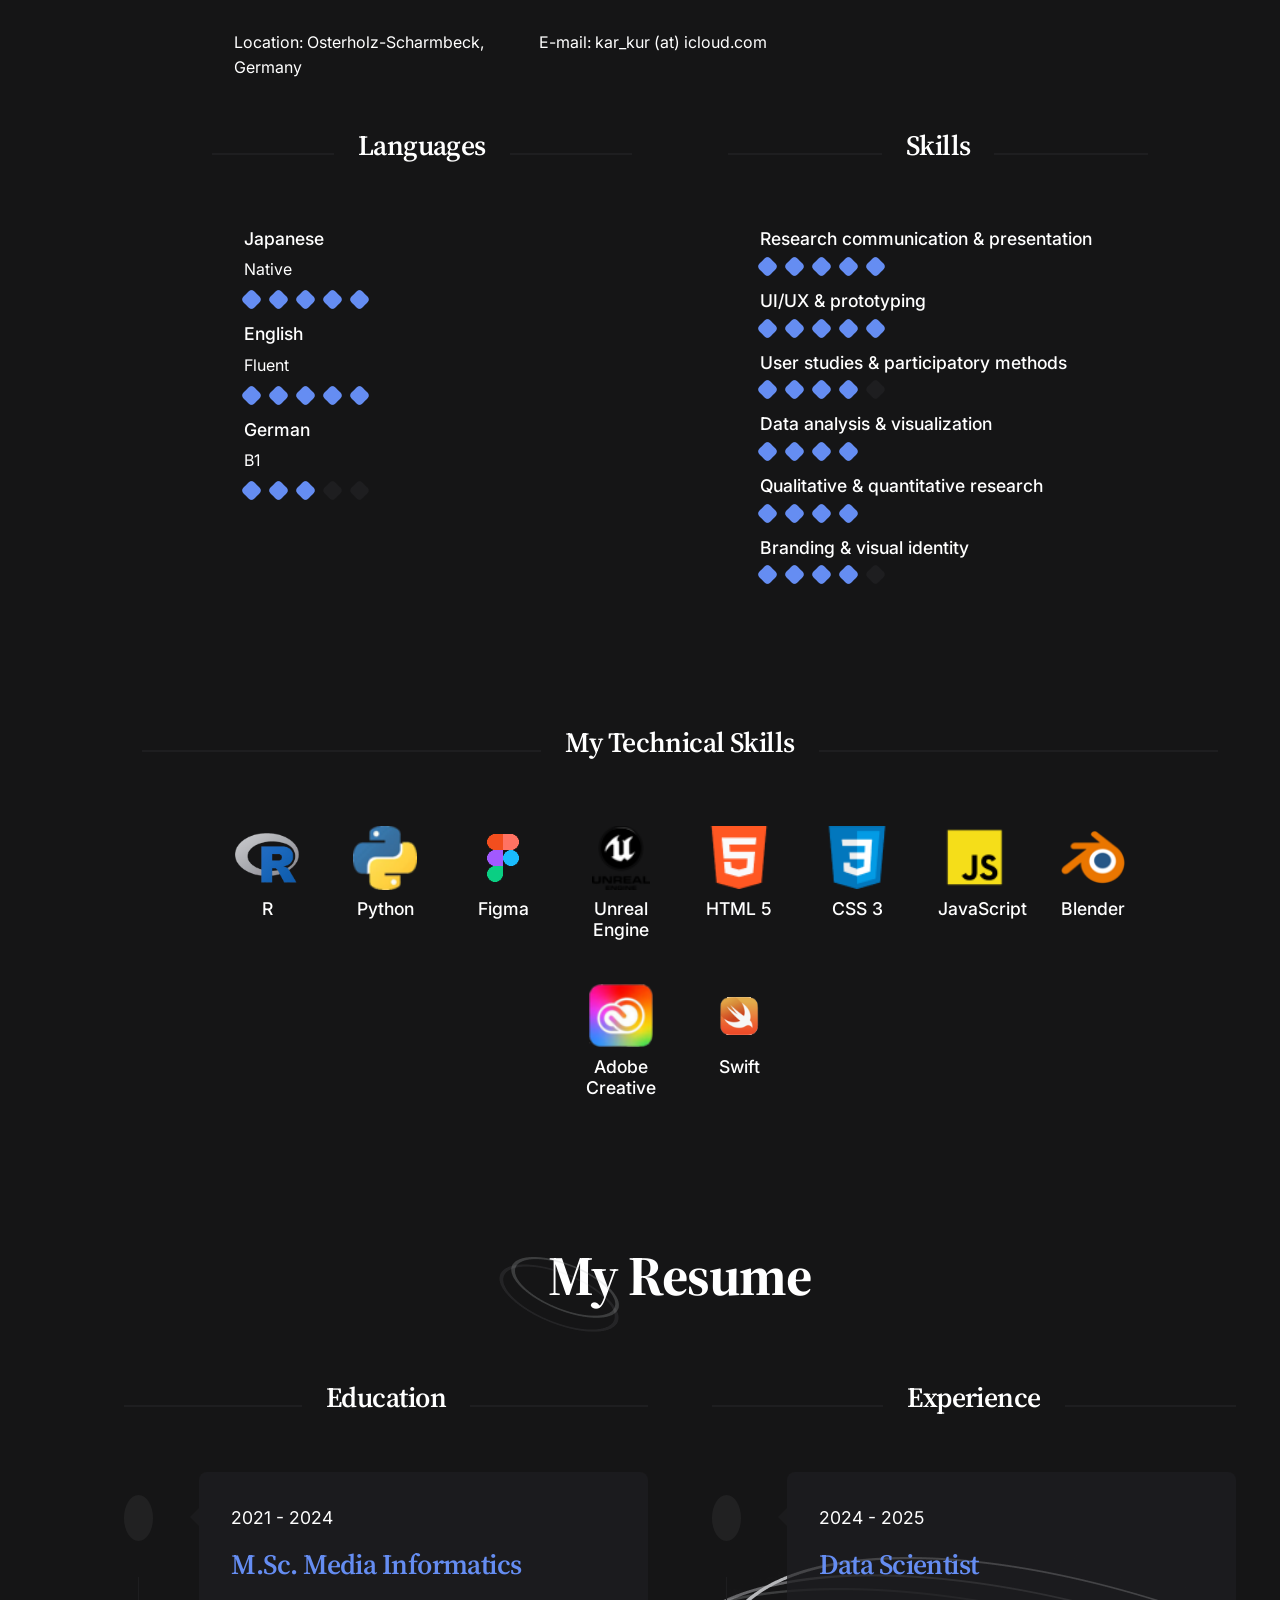
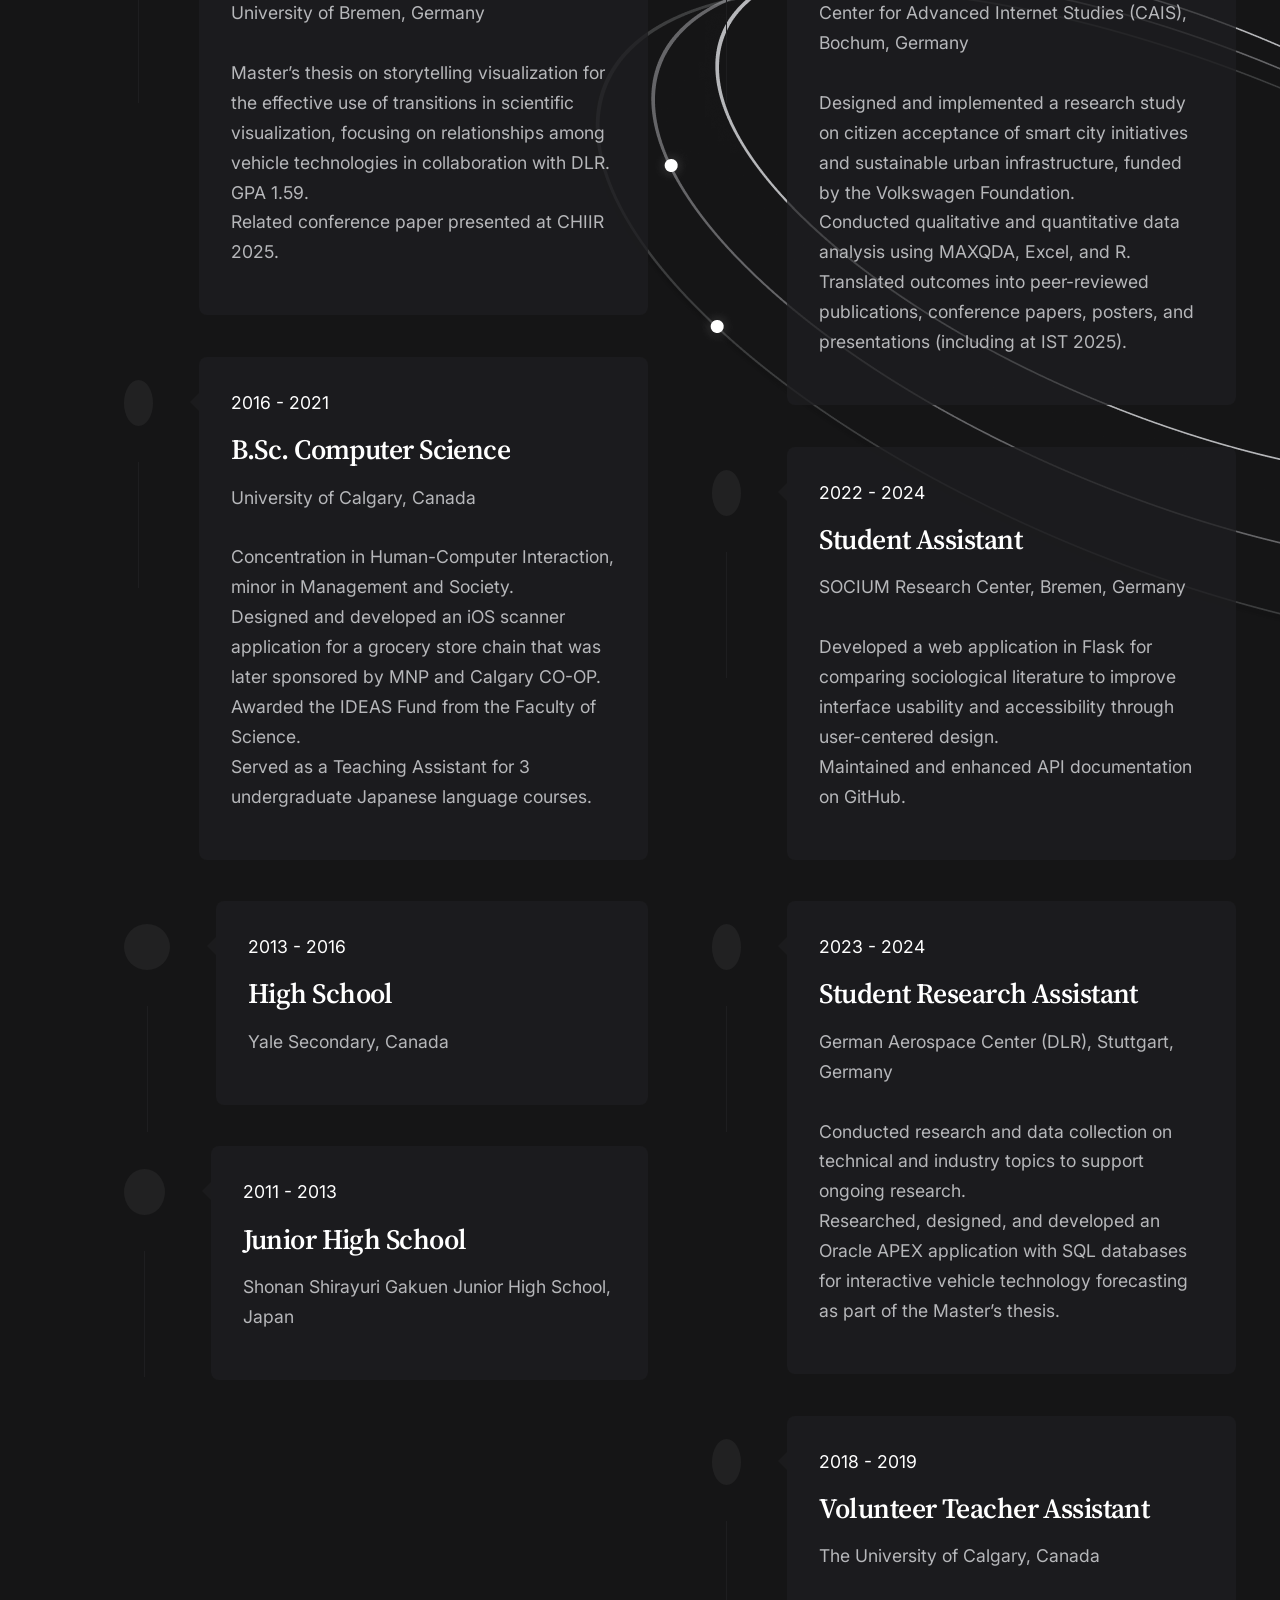
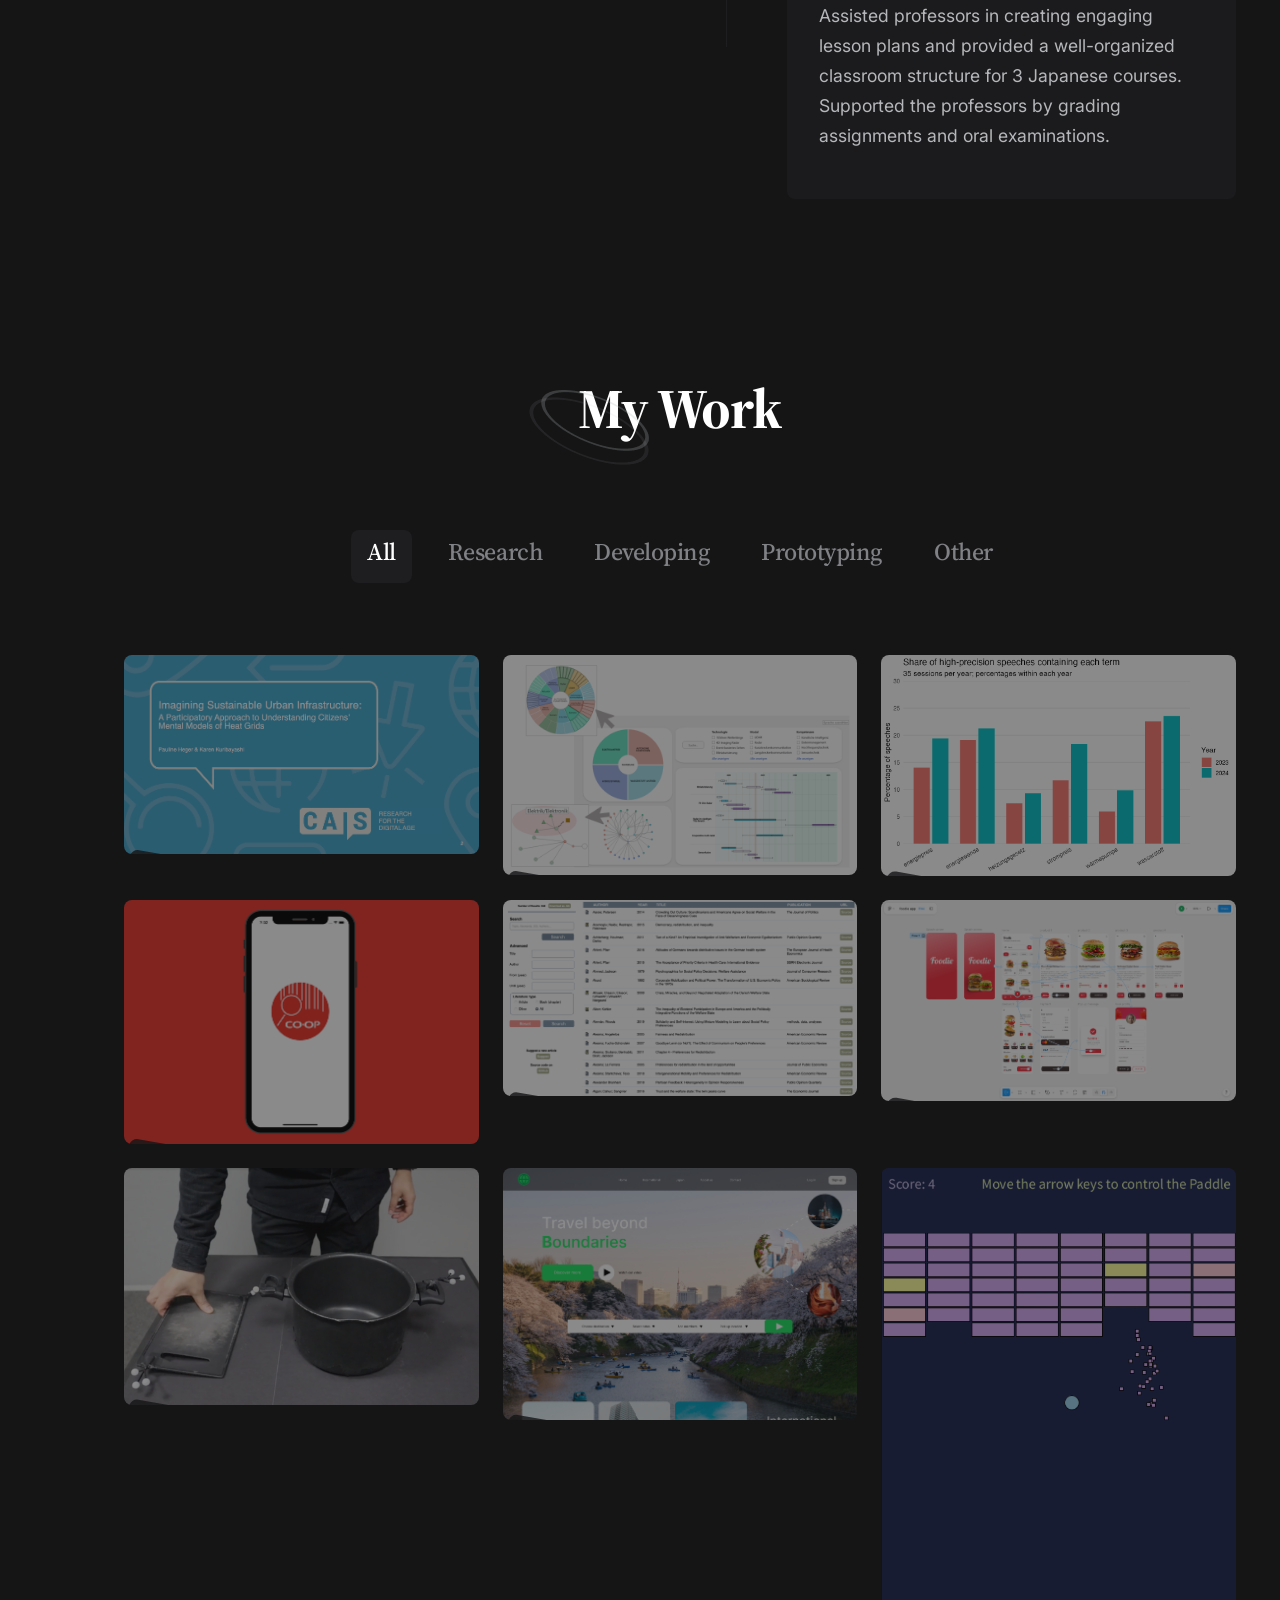
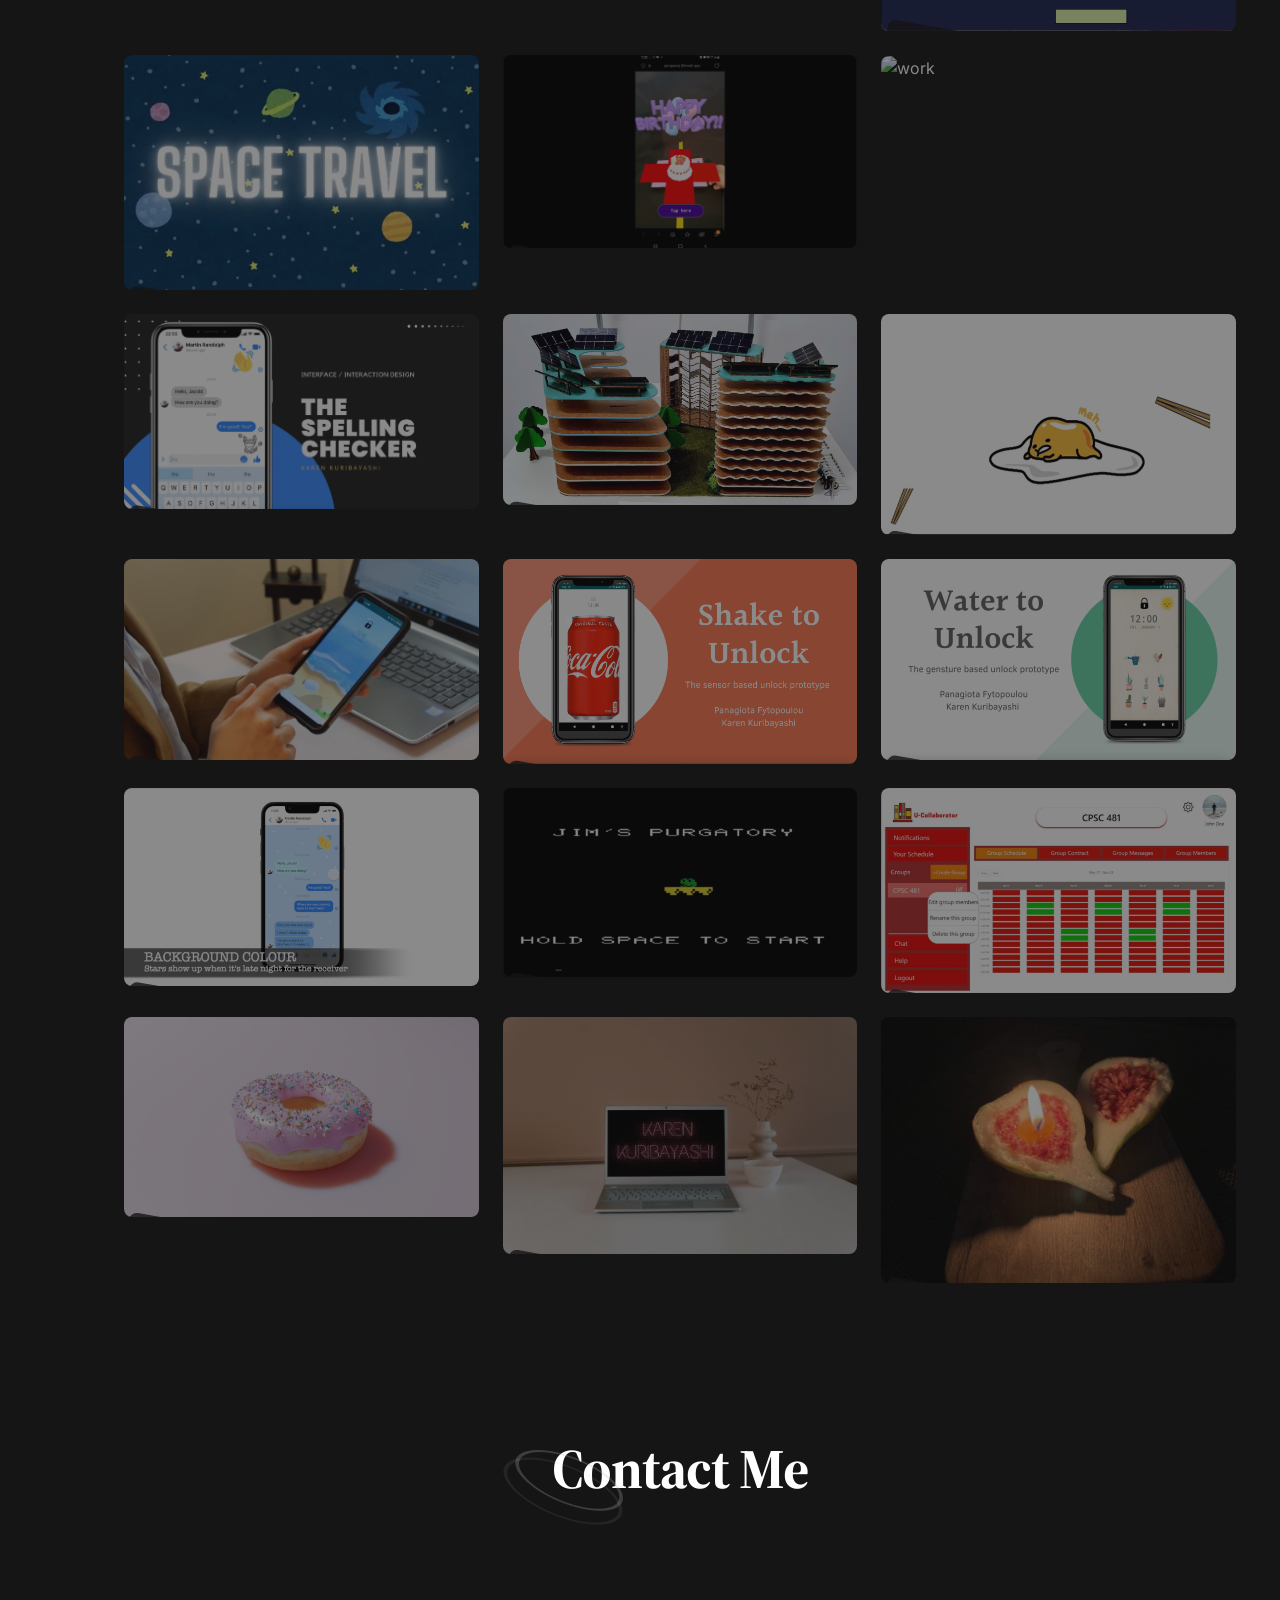
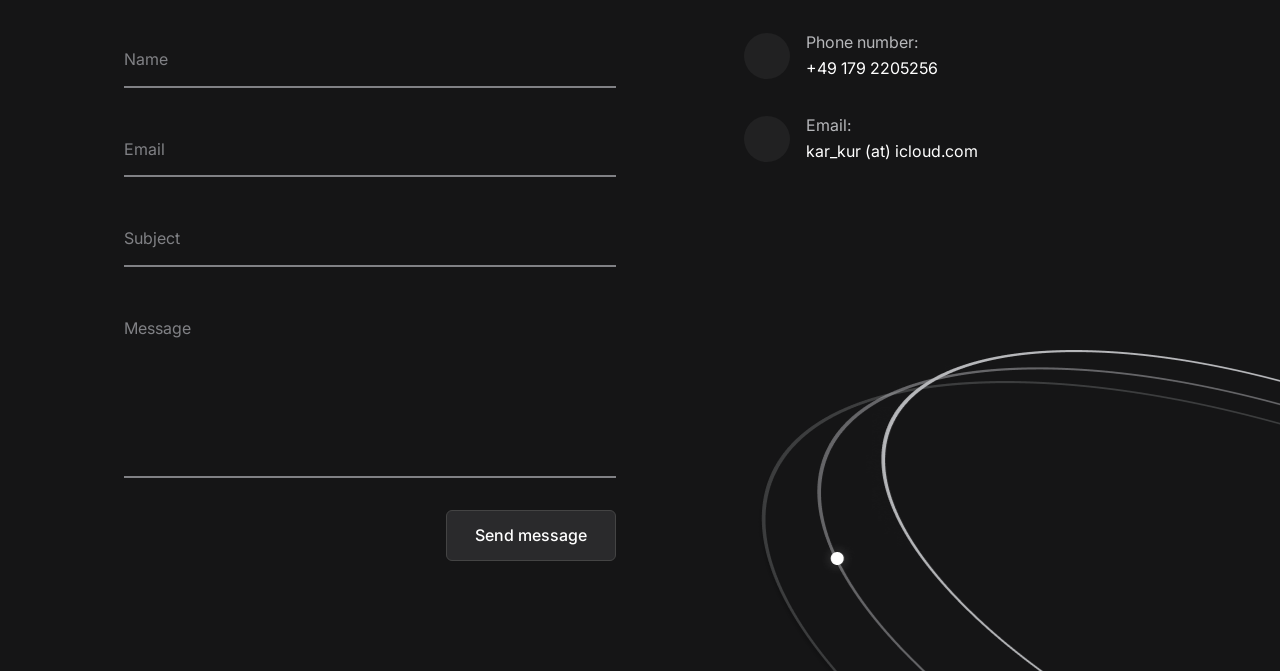
==== commit 9a3d3de7: "update" ====
--- a/index.html
+++ b/index.html
@@ -86,7 +86,7 @@
                 <div class="row justify-content-center">
                     <div class="col-lg-10">
                         <p class="lead">
-                            I'm Karen Hoffmann. My research focuses on how data visualization and interactive storytelling can make complex technological and societal topics more accessible, particularly in the context of technology forecasting and public engagement with the energy transition.
+                            My research focuses on how data visualization and interactive storytelling can make complex technological and societal topics more accessible, particularly in the context of technology forecasting and public engagement with the energy transition.
                         </p>
                         <p>
                             In my Master’s thesis at the University of Bremen in collaboration with DLR, I investigated storytelling approaches to data visualization for technology roadmaps, developing prototypes and studying how dynamic visualizations support understanding among academic, industry, and public-sector stakeholders. Related findings were presented as a conference paper at CHIIR 2025.
@@ -97,12 +97,6 @@
                         <div class="row mt-4">
                             <div class="col-md-4">
                                 <div class="item">
-                                    <span class="title">Name:</span>
-                                    <span class="value">Karen Hoffmann</span>
-                                </div>
-                            </div>
-                            <div class="col-md-4">
-                                <div class="item">
                                     <span class="title">Location:</span>
                                     <span class="value">Osterholz-Scharmbeck, Germany</span>
                                 </div>
@@ -113,10 +107,6 @@
                                     <span class="value">kar_kur (at) icloud.com</span>
                                 </div>
                             </div>
-                        </div>
-                        <div class="buttons mt-4">
-                            <a href="assets/files/cv.pdf" class="btn-custom-blue" download>Download CV</a>
-                            <a href="#contact_me" class="btn-custom-dark inner-link">Message me</a>
                         </div>
                     </div>
                 </div>
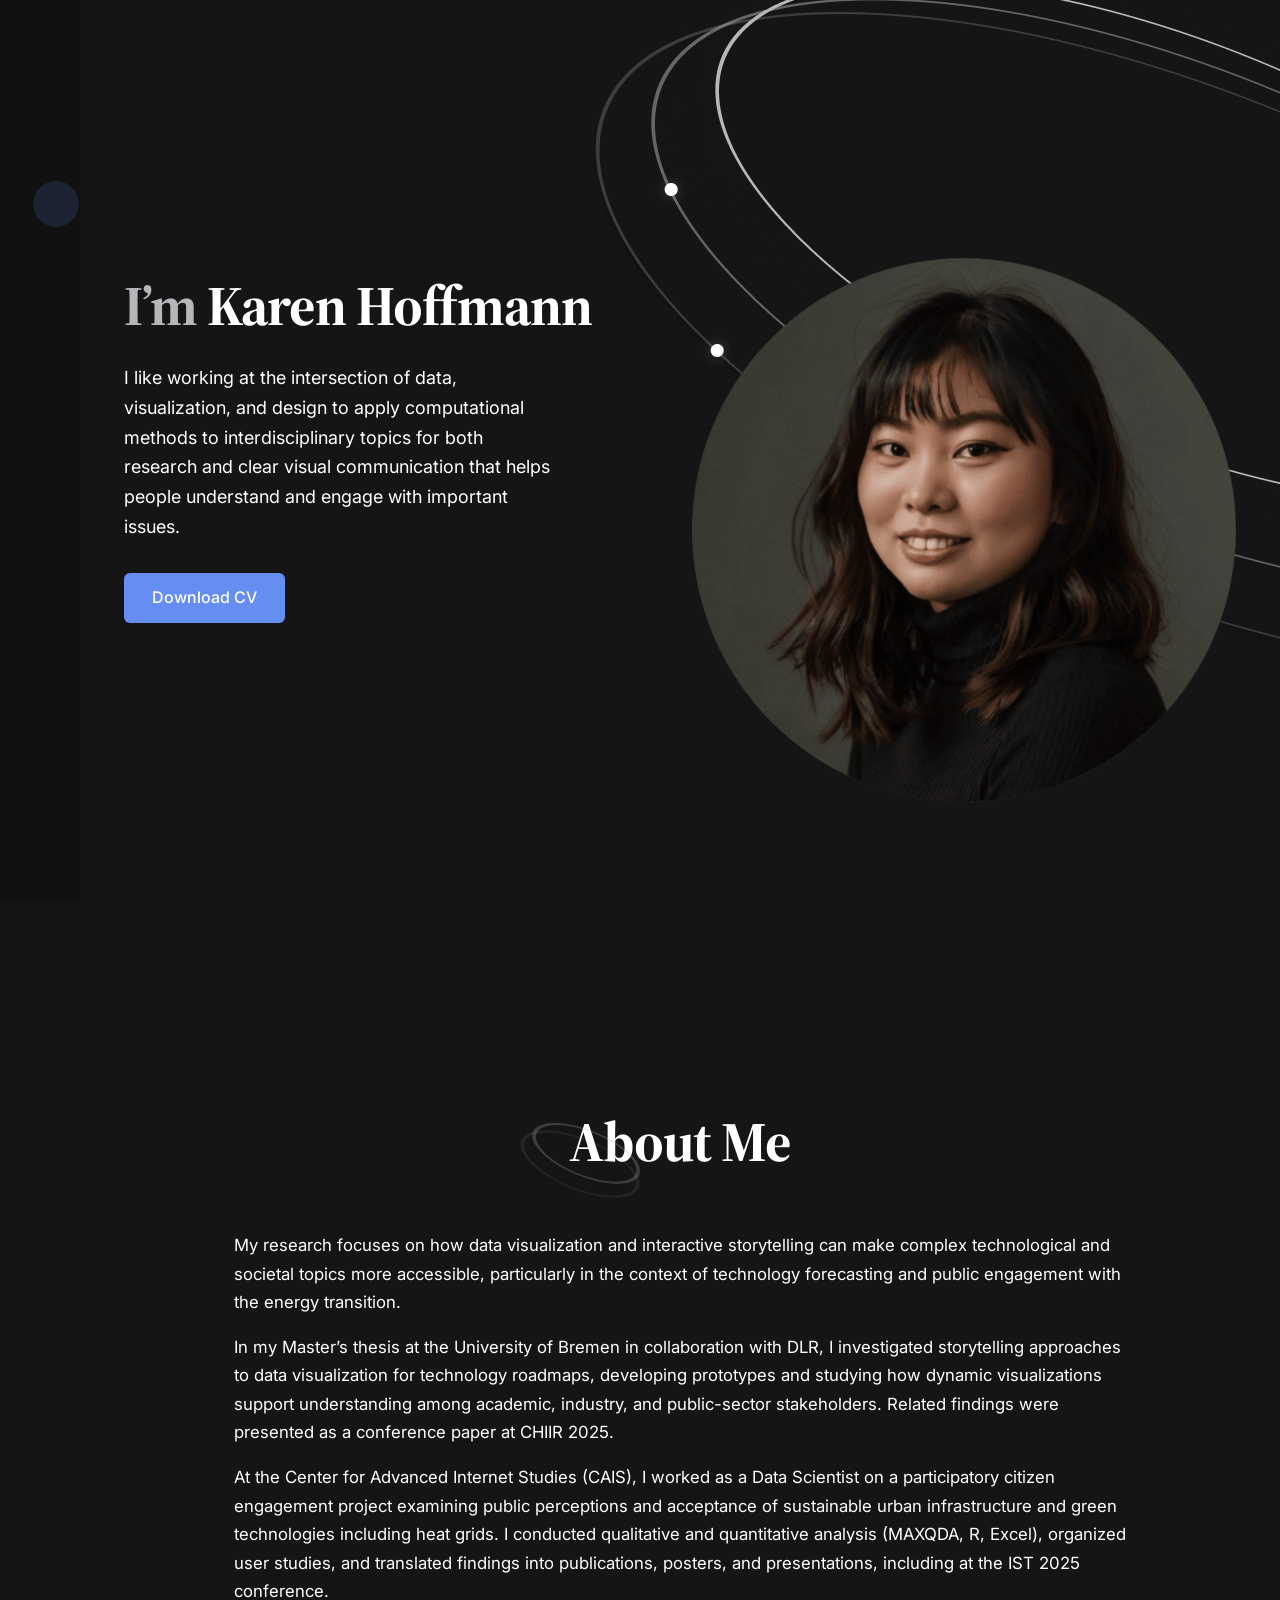
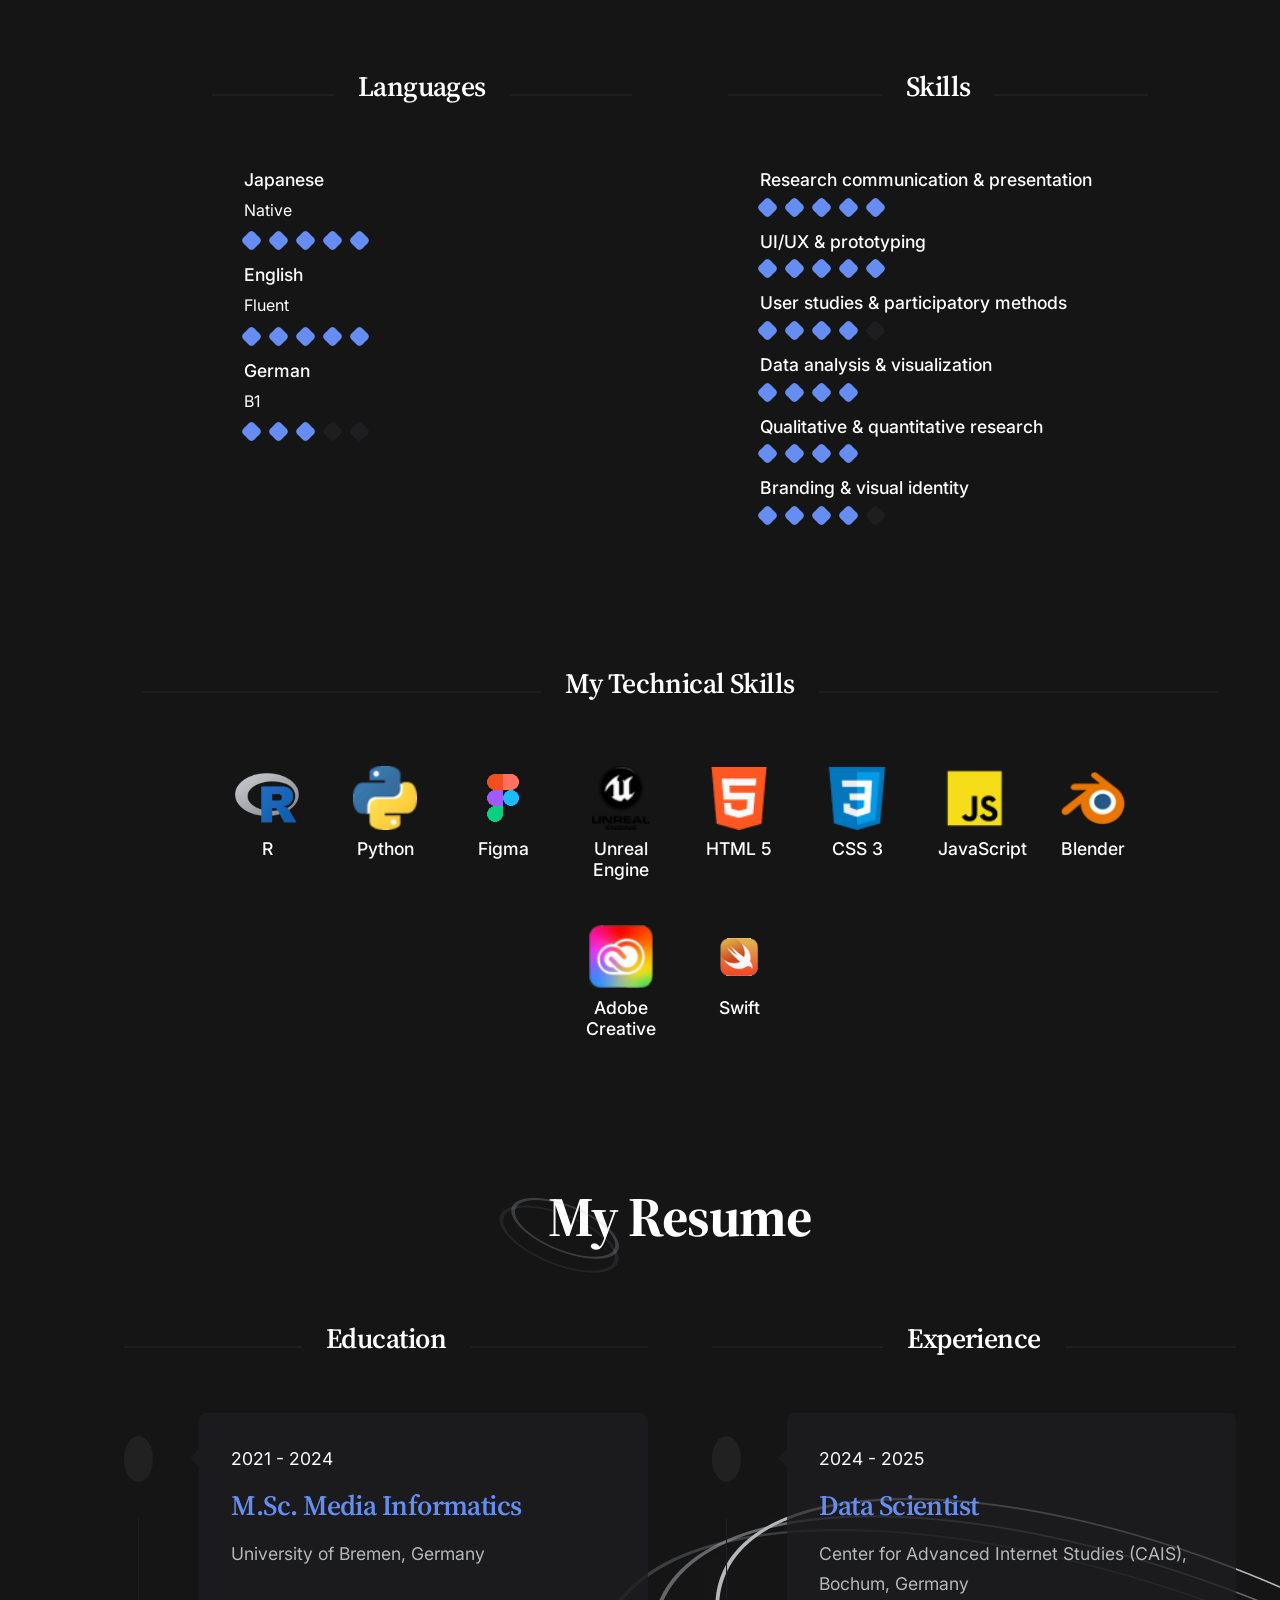
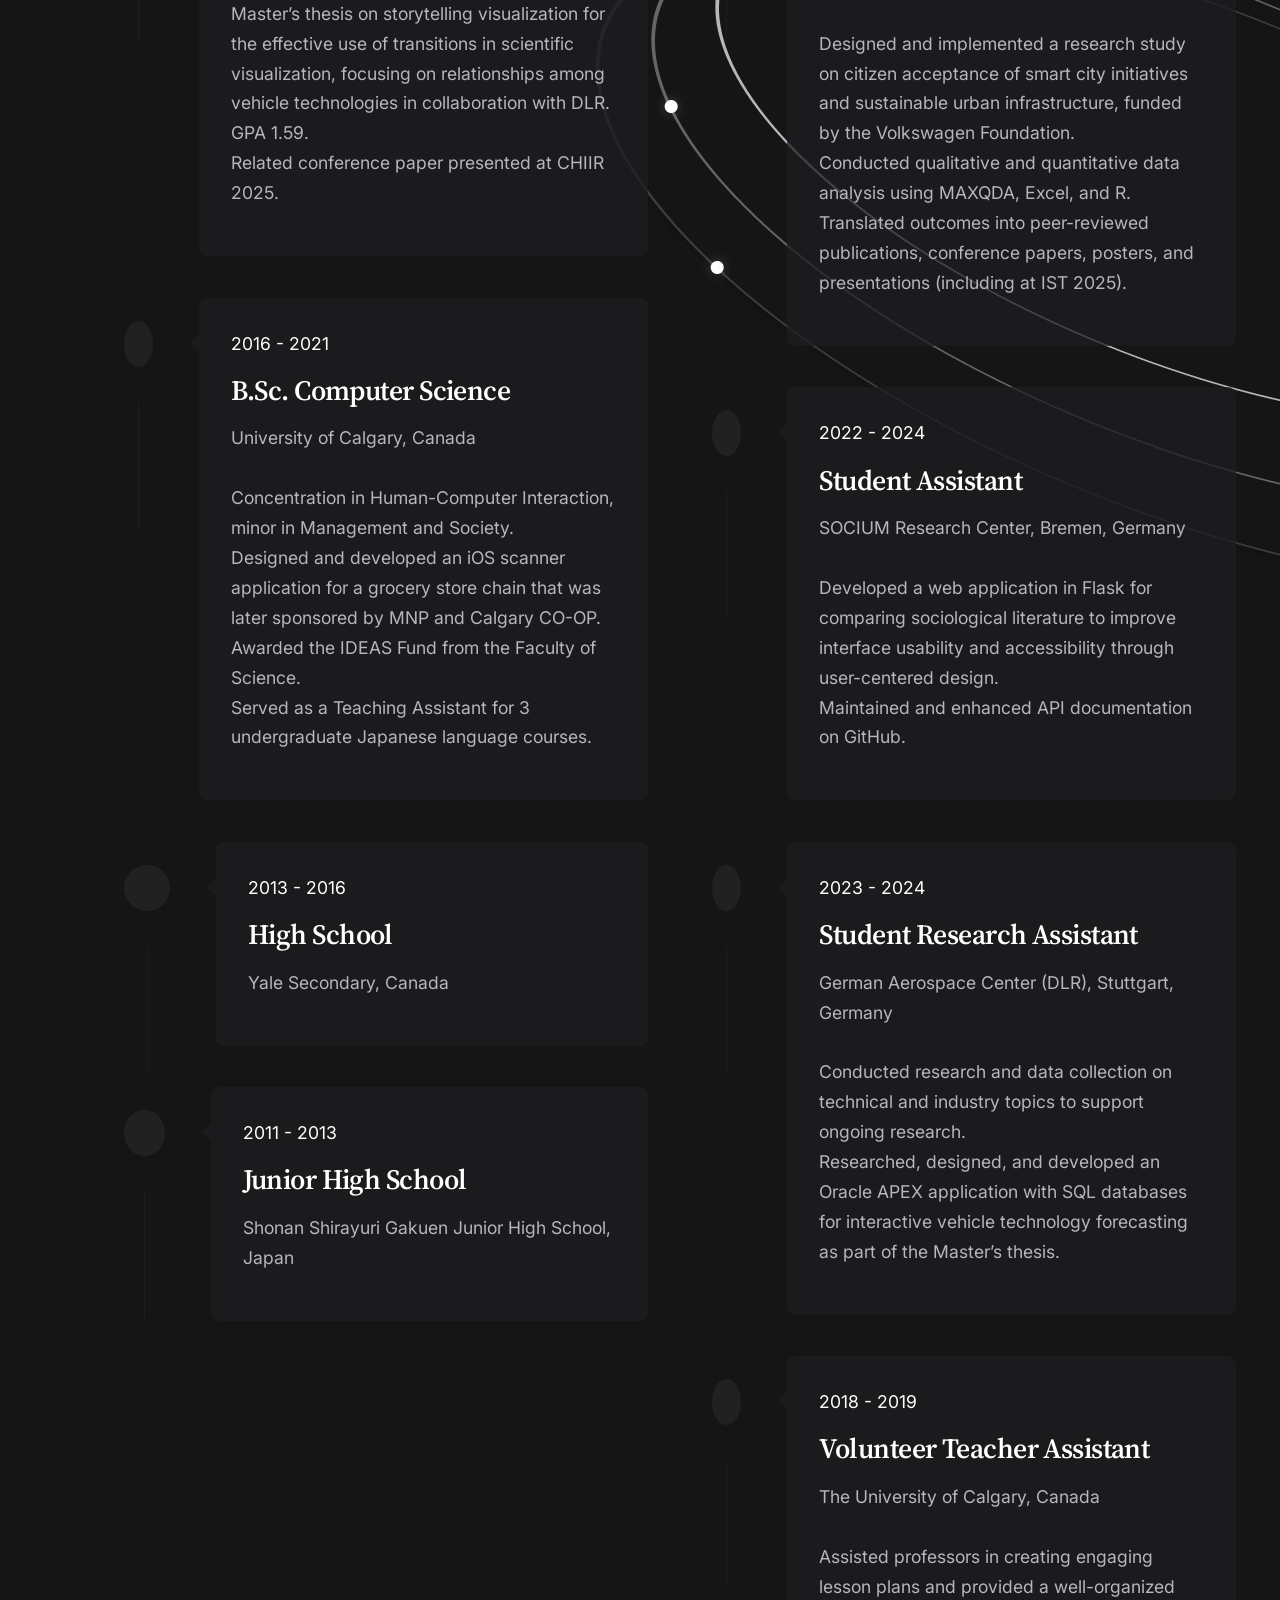
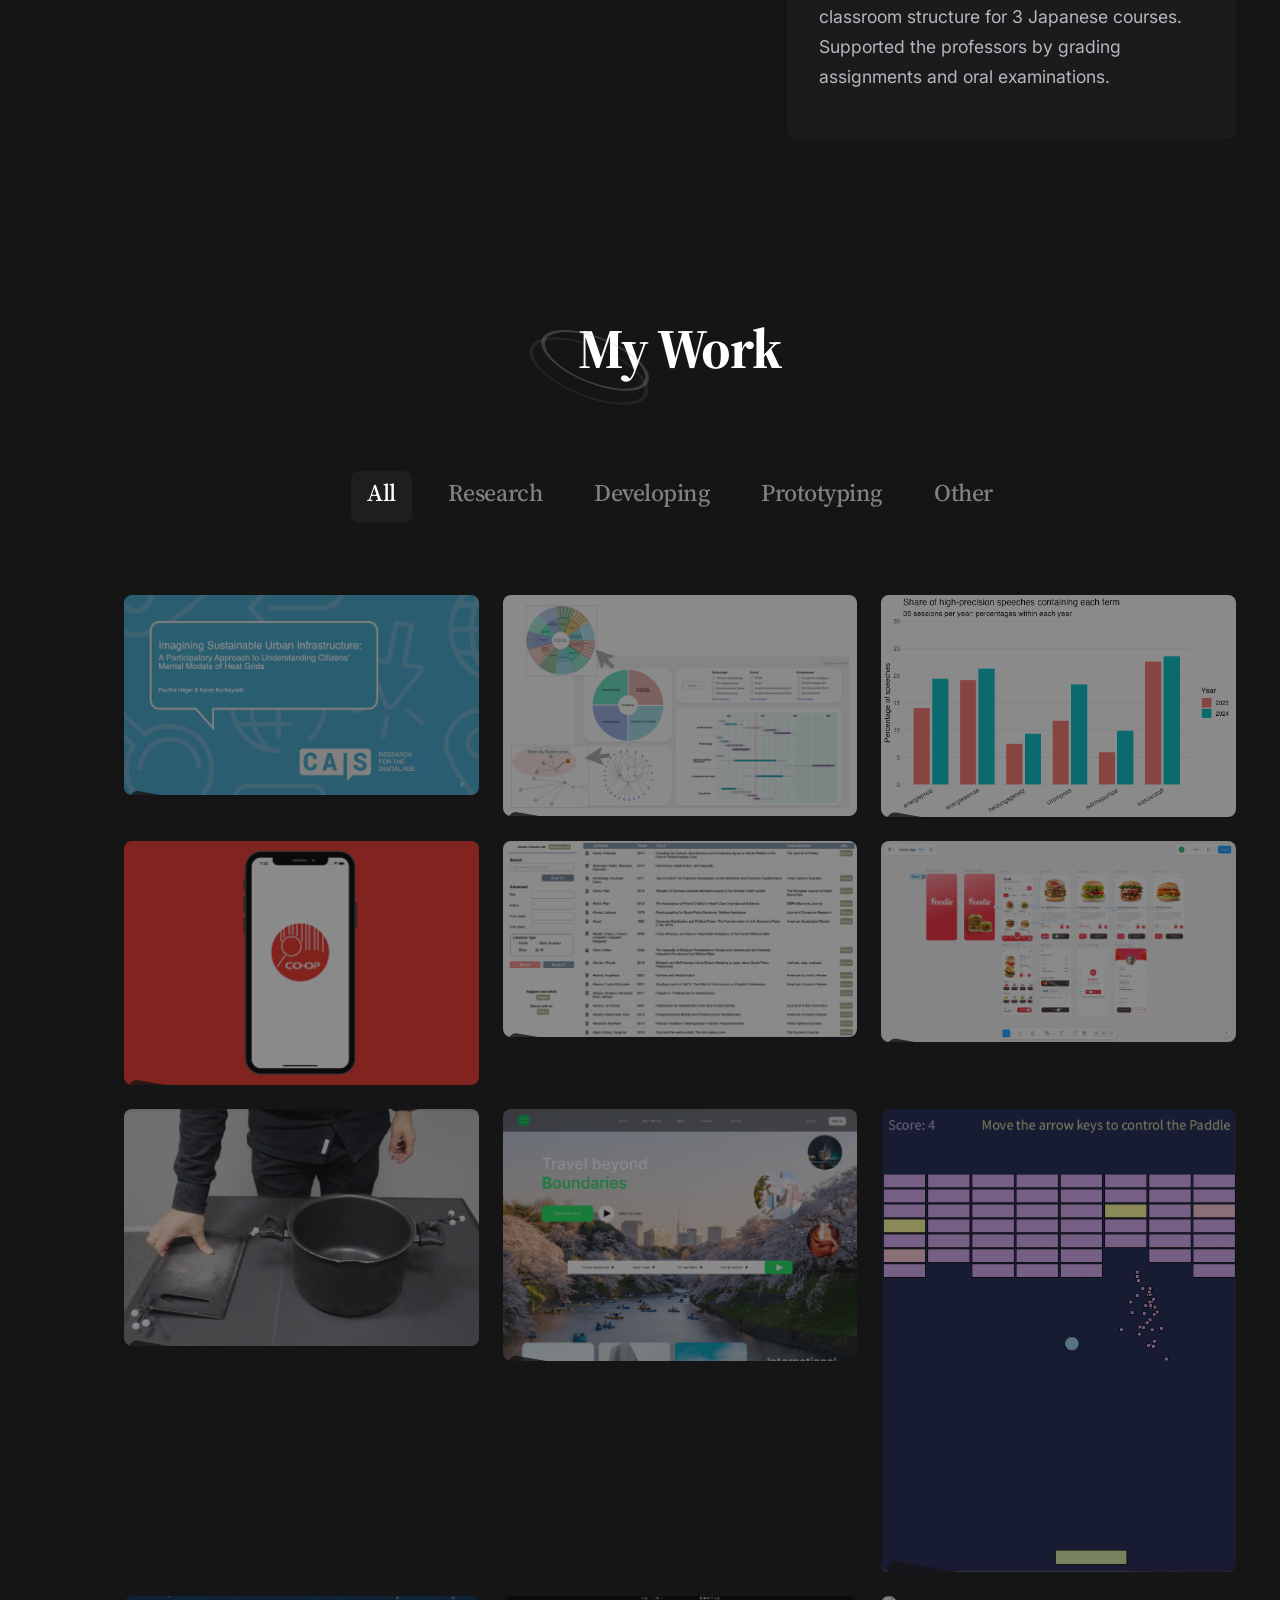
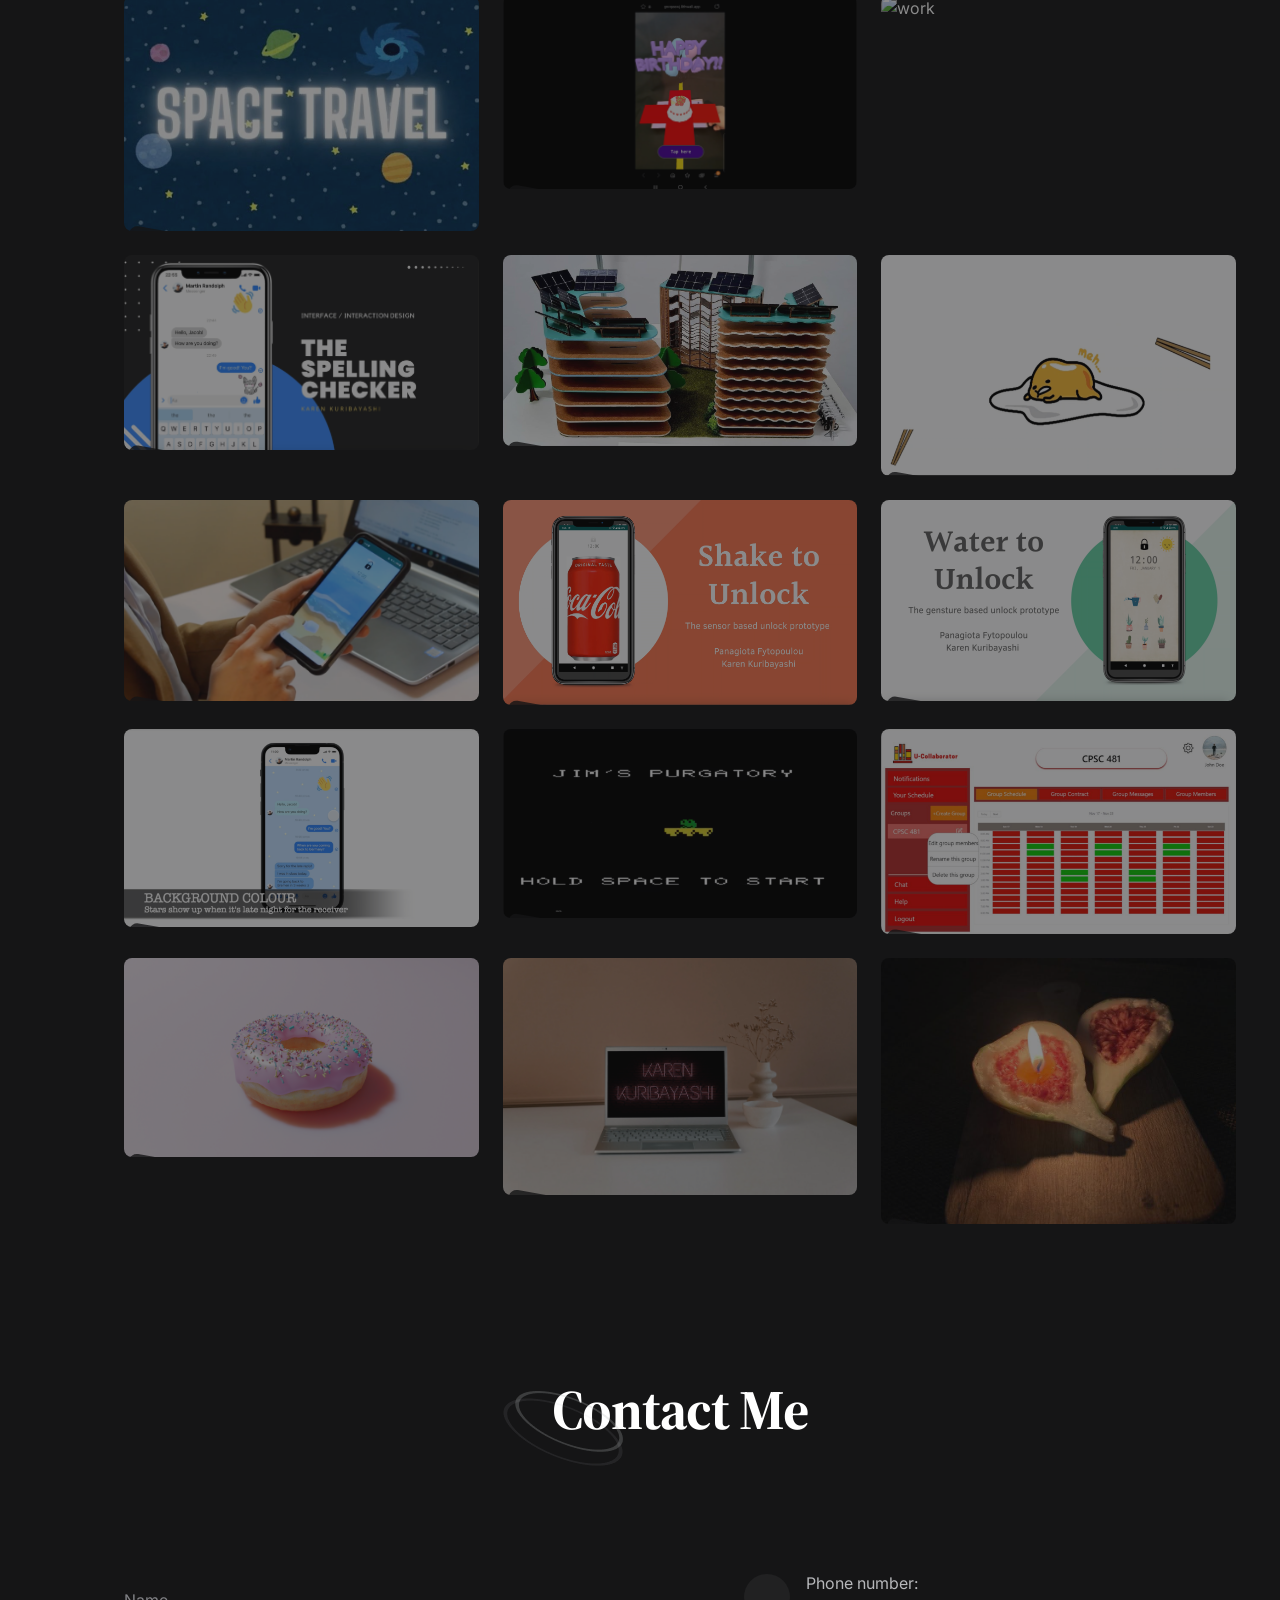
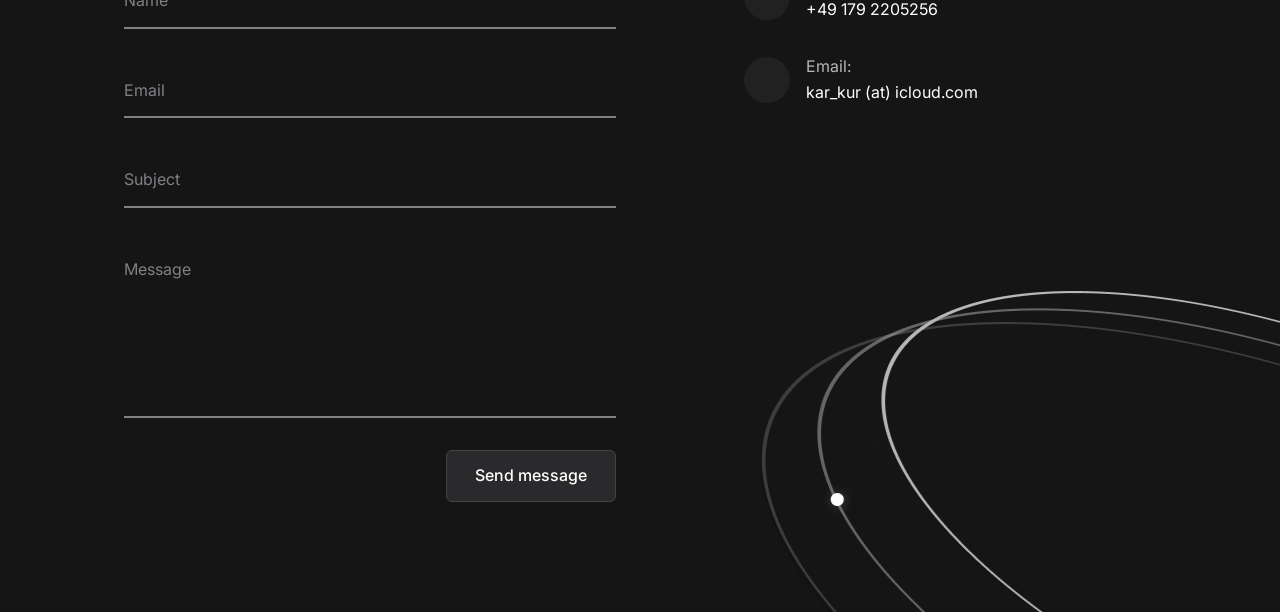
==== commit 486ec47f: "fixed" ====
--- a/index.html
+++ b/index.html
@@ -94,20 +94,6 @@
                         <p>
                             At the Center for Advanced Internet Studies (CAIS), I worked as a Data Scientist on a participatory citizen engagement project examining public perceptions and acceptance of sustainable urban infrastructure and green technologies including heat grids. I conducted qualitative and quantitative analysis (MAXQDA, R, Excel), organized user studies, and translated findings into publications, posters, and presentations, including at the IST 2025 conference.
                         </p>
-                        <div class="row mt-4">
-                            <div class="col-md-4">
-                                <div class="item">
-                                    <span class="title">Location:</span>
-                                    <span class="value">Osterholz-Scharmbeck, Germany</span>
-                                </div>
-                            </div>
-                            <div class="col-md-4">
-                                <div class="item">
-                                    <span class="title">E-mail:</span>
-                                    <span class="value">kar_kur (at) icloud.com</span>
-                                </div>
-                            </div>
-                        </div>
                     </div>
                 </div>
                 <div class="row languages-skills mt-5 justify-content-center gx-5">
@@ -464,7 +450,7 @@
                             data-client="Center for Advanced Internet Studies (CAIS)"
                             data-completed="2025"
                             data-skills="Research Design, MAXQDA, R, Excel, User Studies, Data Visualization, Conference Presentation"
-                            data-project-link="cais-project.html">   <!-- ← This line opens the dedicated page -->
+                            data-project-link="cais-project.html">   
                             <img src="assets/images/works/pop.png" alt="PopCiCL Research">
                         </div>
                     </div>
@@ -490,14 +476,14 @@
                     <div class="col-sm-6 col-lg-4 item" data-groups='["Research"]'>
                     <div 
                         class="wrap"
-                        data-image="assets/images/works/comp.png"
+                        data-image="assets/images/works/chart.png"
                         data-title="Energy Transition Discourse in the Bundestag"
-                        data-description="Computational analysis of German parliamentary discourse on the energy transition (2023–2024). Used NLP and a custom R pipeline to extract, filter, and analyse Bundestag plenary speeches. Tracked changes in topical emphasis and party-specific framing."
+                        data-description="Computational analysis of German parliamentary discourse on the energy transition (2023–2024). I used R to extract, filter, and analyse Bundestag plenary speeches. Tracked changes in topical emphasis and party-specific framing."
                         data-client="Independent Research"
                         data-completed="2026"
                         data-skills="Computational Social Science, R"
                         data-project-link="energy-discourse.html">
-                        <img src="assets/images/works/keyword_shares_2023_2024.png" alt="Energy Transition Discourse">
+                        <img src="assets/images/works/chart.png" alt="Energy Transition Discourse">
                     </div>
                 </div>
                     <div class="col-sm-6 col-lg-4 item" data-groups='["Developing"]'>
